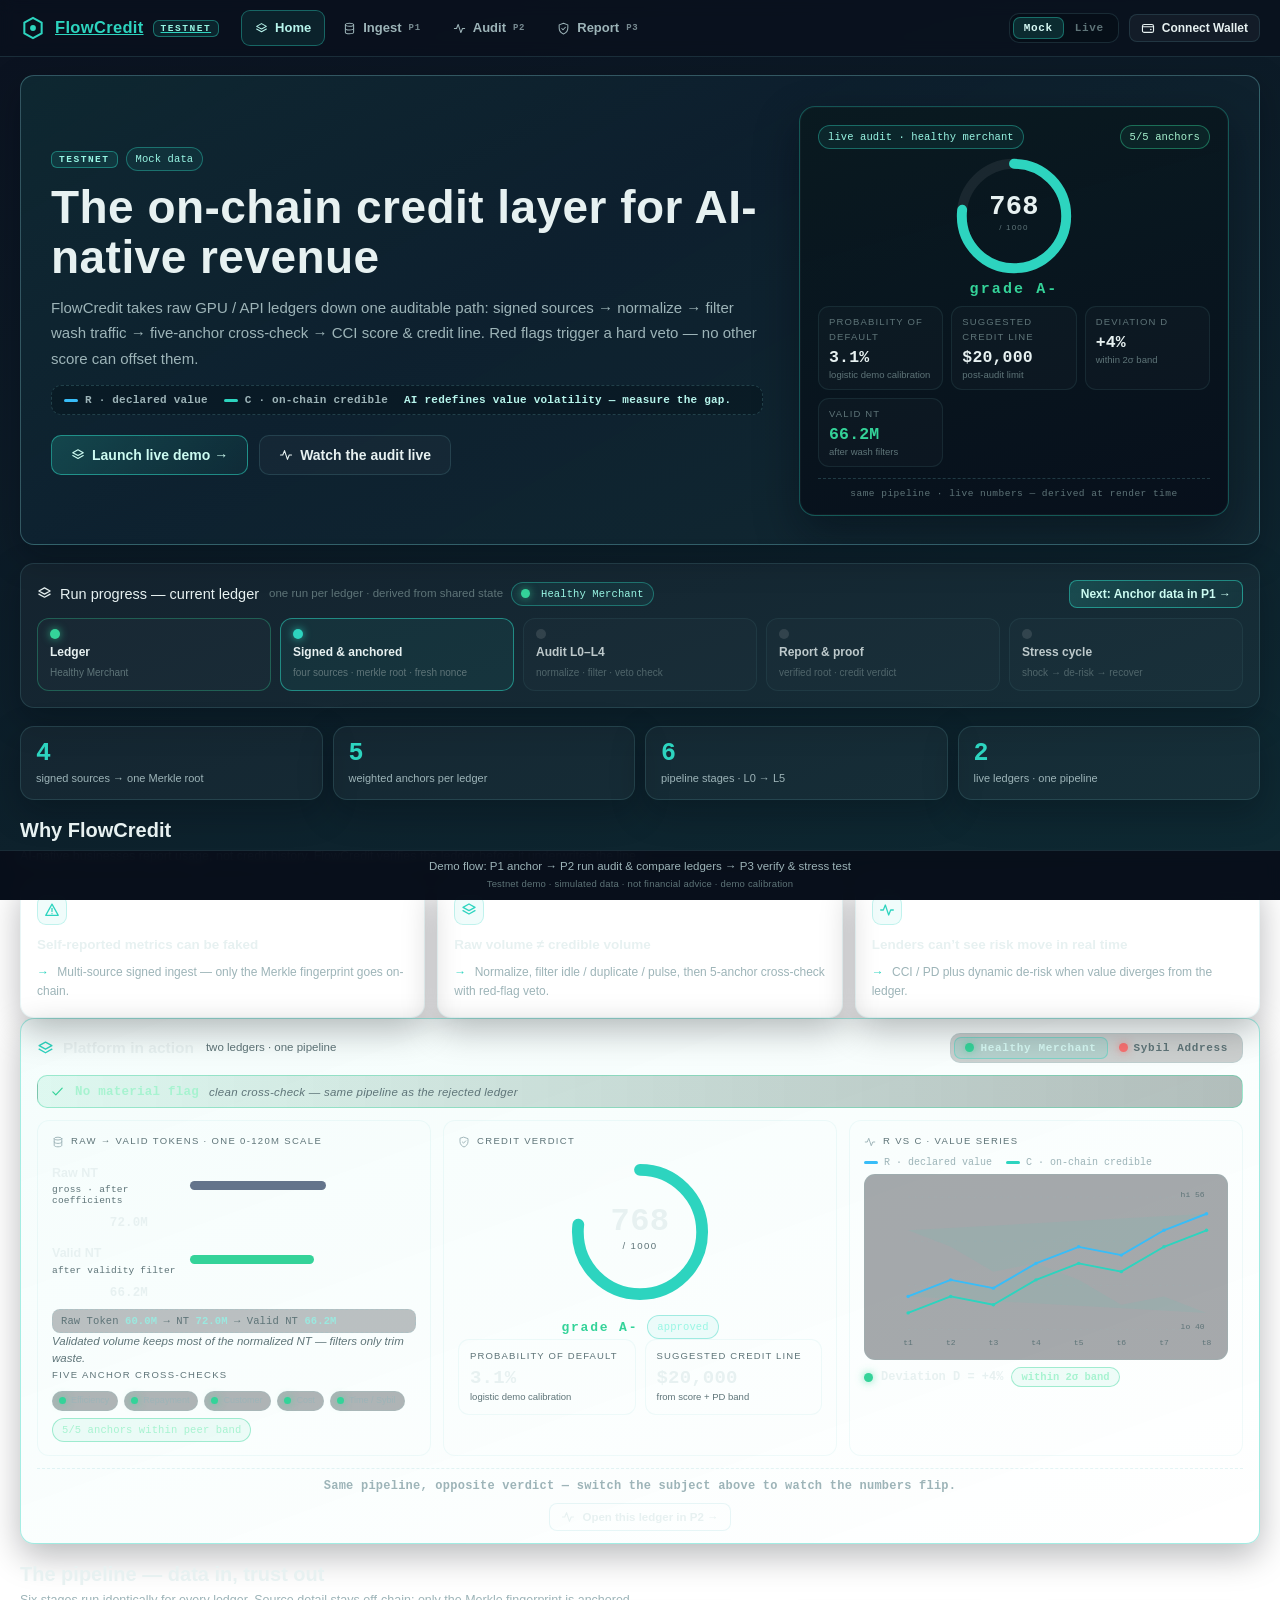
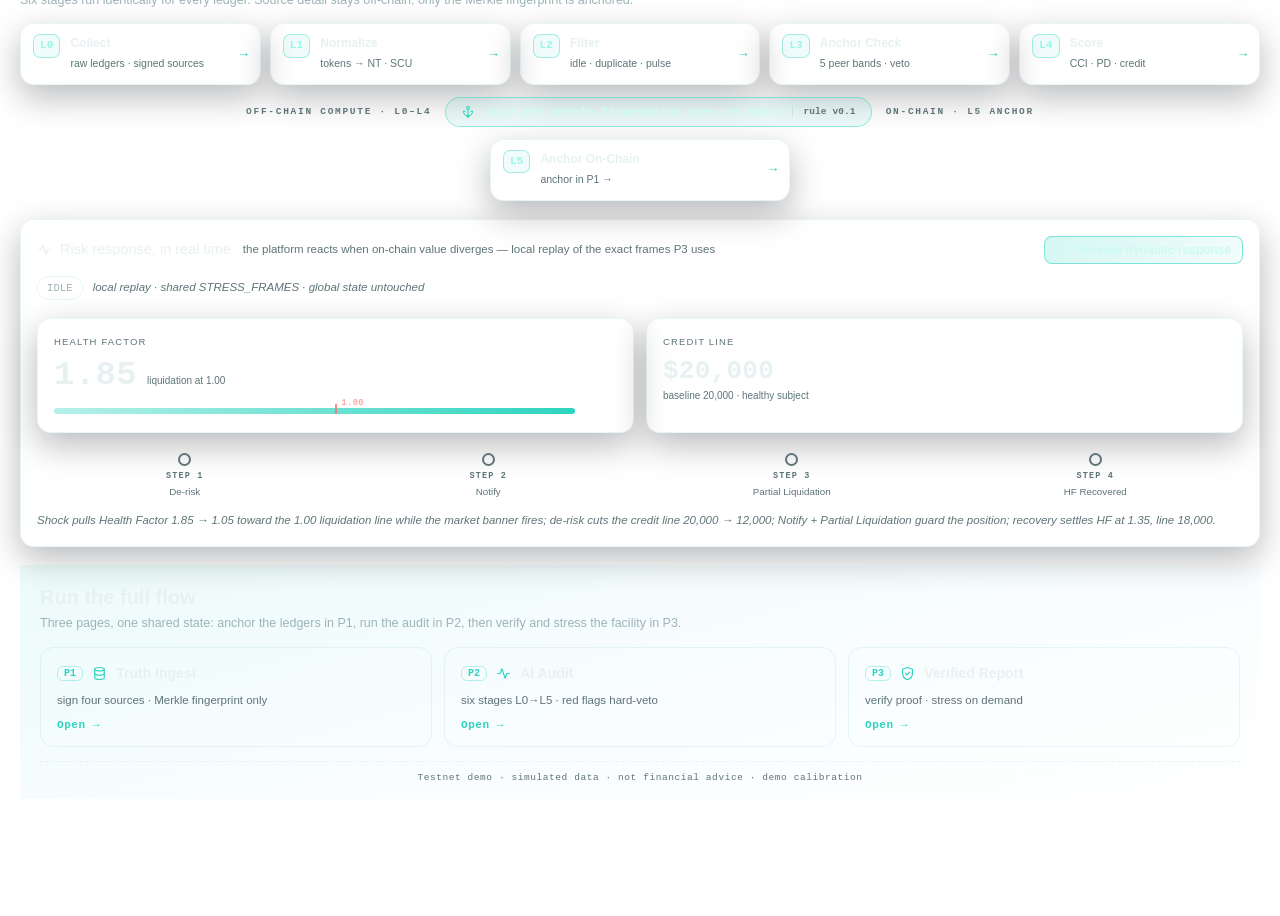
==== index.html @ 36fa744d "FlowCredit on-chain AI financial audit — zero-build static demo - Product homepage (#/overview): her" ====
<!DOCTYPE html>
<html lang="en">
<head>
<meta charset="utf-8">
<meta name="viewport" content="width=device-width,initial-scale=1">
<title>FlowCredit · On-chain AI Financial Audit</title>
<meta name="description" content="FlowCredit testnet demo — simulated data, not financial advice.">
<link rel="stylesheet" href="assets/styles.css">
</head>
<body>
<div id="app">
  <noscript><div class="boot-msg">JavaScript is required to run this demo.</div></noscript>
  <div class="boot-msg" id="boot-msg">FlowCredit is loading…</div>
</div>
<div id="layers"></div>
<script src="assets/js/data.js"></script>
<script src="assets/js/state.js"></script>
<script src="assets/js/ui.js"></script>
<script src="assets/js/view-overview.js"></script>
<script src="assets/js/view-ingest.js"></script>
<script src="assets/js/view-audit.js"></script>
<script src="assets/js/view-report.js"></script>
<script src="assets/js/app.js"></script>
</body>
</html>
---- assets/styles.css ----
/* ============================================================
   FlowCredit · On-chain AI Financial Audit — design system
   Zero-build static demo. Dark teal-cyan financial terminal.
   ============================================================ */
:root{
  --teal:#2DD4BF; --blue:#38BDF8; --amber:#F59E0B; --red:#F87171; --green:#34D399;
  --text:#E7F1F1; --text2:#9DB4B8; --text3:#5E7478;
  --bg1:#0B1220; --bg2:#0E2A33;
  --card:rgba(255,255,255,.035); --card2:rgba(255,255,255,.02);
  --line:rgba(120,200,205,.16); --line-soft:rgba(120,200,205,.10);
  --radius:14px;
  --mono:ui-monospace,"SF Mono",Menlo,Consolas,"Cascadia Mono",monospace;
  --sans:-apple-system,BlinkMacSystemFont,"Segoe UI",Roboto,"Helvetica Neue",Arial,"PingFang SC","Microsoft YaHei",sans-serif;
}
*{box-sizing:border-box}
html,body{margin:0;padding:0}
body{
  font-family:var(--sans); color:var(--text); font-size:14px; line-height:1.55;
  background:linear-gradient(160deg,#0B1220 0%,#0E2A33 100%) fixed;
  min-height:100vh;
  -webkit-font-smoothing:antialiased;
}
::selection{background:rgba(45,212,191,.28)}
#app{min-height:100vh}
.boot-msg{max-width:560px;margin:14vh auto;padding:26px;text-align:center;color:var(--text2);
  background:var(--card);border:1px solid var(--line);border-radius:var(--radius)}
.num{font-family:var(--mono);font-variant-numeric:tabular-nums;letter-spacing:.01em}
.mono{font-family:var(--mono);font-variant-numeric:tabular-nums}
h1,h2,h3,h4{line-height:1.25;margin:0;font-weight:650}
p{margin:0}
a{color:var(--teal)}
svg{display:block}
button{font-family:inherit}
:focus-visible{outline:2px solid var(--teal);outline-offset:2px;border-radius:6px}

/* ---------- shell ---------- */
.shell{min-height:100vh;display:flex;flex-direction:column}
.topbar{border-bottom:1px solid var(--line);background:rgba(9,16,28,.72);backdrop-filter:blur(8px);position:sticky;top:0;z-index:90}
.topbar-inner{max-width:1440px;margin:0 auto;padding:10px 20px;display:flex;align-items:center;gap:16px;flex-wrap:wrap}
.brand{display:flex;align-items:center;gap:9px;font-weight:750;font-size:16.5px;letter-spacing:.02em}
.brand-mark{width:26px;height:26px;color:var(--teal);flex:none}
.badge-testnet{font:600 9.5px var(--mono);letter-spacing:.16em;color:#99F6E4;border:1px solid rgba(45,212,191,.45);
  background:rgba(45,212,191,.10);padding:2px 7px;border-radius:6px;text-transform:uppercase}
.nav{display:flex;gap:4px;flex-wrap:wrap;margin-left:6px}
.nav-tab{display:inline-flex;align-items:center;gap:7px;padding:7px 13px;border-radius:9px;border:1px solid transparent;
  color:var(--text2);font-weight:600;font-size:13px;background:transparent;cursor:pointer;text-decoration:none;
  transition:color .2s,border-color .2s,background .2s}
.nav-tab small{font:600 9px var(--mono);opacity:.75;letter-spacing:.08em}
.nav-tab:hover{color:var(--text);border-color:var(--line)}
.nav-tab.on{color:#B7F5EC;background:rgba(45,212,191,.09);border-color:rgba(45,212,191,.38)}
.nav-tab svg{width:13px;height:13px}
.top-actions{margin-left:auto;display:flex;align-items:center;gap:10px;flex-wrap:wrap}
.seg{display:inline-flex;padding:3px;border:1px solid var(--line);border-radius:10px;background:rgba(0,0,0,.18)}
.seg-btn{border:0;background:transparent;color:var(--text3);font:600 11px var(--mono);padding:5px 11px;border-radius:7px;cursor:pointer;letter-spacing:.06em}
.seg-btn.on{color:#D6F9F4;background:rgba(45,212,191,.14);box-shadow:inset 0 0 0 1px rgba(45,212,191,.4)}
.seg-btn.is-off{cursor:not-allowed}
.seg-btn:hover:not(.on){color:var(--text2)}
.wallet-btn{display:inline-flex;align-items:center;gap:7px;max-width:270px}
.wallet-btn .addr{font-family:var(--mono);font-size:11.5px;overflow:hidden;text-overflow:ellipsis;white-space:nowrap}
.wallet-btn.on{border-color:rgba(52,211,153,.45);color:#D1FAE5;background:rgba(52,211,153,.08)}
.content{flex:1;width:100%;max-width:1440px;margin:0 auto;padding:18px 20px 110px}
.foot{position:fixed;left:0;right:0;bottom:0;z-index:80;background:rgba(8,14,25,.92);backdrop-filter:blur(8px);
  border-top:1px solid var(--line);padding:7px 14px 8px;text-align:center}
.foot .line1{font-size:11.5px;color:var(--text2)}
.foot .line2{font-size:9.5px;color:var(--text3);margin-top:1px;letter-spacing:.02em}

/* ---------- generic ---------- */
.page-head{display:flex;align-items:flex-end;justify-content:space-between;gap:12px;flex-wrap:wrap;margin:2px 0 14px}
.page-title{font-size:20px;display:flex;align-items:center;gap:10px}
.page-title .ico{width:22px;height:22px;color:var(--teal)}
.page-sub{color:var(--text2);font-size:12.5px;margin-top:3px;max-width:760px}
.card{background:var(--card);border:1px solid var(--line);border-radius:var(--radius);
  box-shadow:0 12px 34px rgba(3,8,16,.28);padding:16px}
.card+.card{margin-top:14px}
.card-h{display:flex;align-items:center;gap:10px;flex-wrap:wrap;margin-bottom:12px}
.card-title{font-size:14.5px;display:flex;align-items:center;gap:8px}
.card-title .no{font:700 10px var(--mono);color:#9BE8DF;border:1px solid rgba(45,212,191,.4);
  background:rgba(45,212,191,.08);border-radius:6px;padding:2px 6px;letter-spacing:.1em}
.card-sub{color:var(--text3);font-size:11.5px;margin-left:2px}
.spacer{flex:1}
.chip{display:inline-flex;align-items:center;gap:5px;padding:3px 9px;border-radius:999px;border:1px solid var(--line);
  background:rgba(255,255,255,.03);font-size:10.5px;color:var(--text2);white-space:nowrap}
.chip svg{width:10px;height:10px}
.chip-teal{border-color:rgba(45,212,191,.4);color:#99F6E4;background:rgba(45,212,191,.07)}
.chip-red{border-color:rgba(248,113,113,.42);color:#FECACA;background:rgba(248,113,113,.08)}
.chip-amber{border-color:rgba(245,158,11,.42);color:#FDE68A;background:rgba(245,158,11,.07)}
.chip-green{border-color:rgba(52,211,153,.42);color:#A7F3D0;background:rgba(52,211,153,.07)}
.chip-dim{opacity:.75}
.btn{display:inline-flex;align-items:center;justify-content:center;gap:7px;padding:9px 16px;border-radius:10px;
  border:1px solid var(--line);background:rgba(255,255,255,.045);color:var(--text);font-weight:600;font-size:13px;
  cursor:pointer;text-decoration:none;transition:border-color .2s,background .2s,color .2s,transform .15s,opacity .2s;white-space:nowrap}
.btn svg{width:14px;height:14px}
.btn:hover{border-color:rgba(45,212,191,.55);color:#E7F1F1}
.btn:active{transform:translateY(1px)}
.btn-primary{background:linear-gradient(135deg,rgba(45,212,191,.20),rgba(45,212,191,.06));
  border-color:rgba(45,212,191,.55);color:#CCFBF1}
.btn-primary:hover{background:linear-gradient(135deg,rgba(45,212,191,.30),rgba(45,212,191,.10));box-shadow:0 0 0 3px rgba(45,212,191,.10)}
.btn-ghost{background:rgba(255,255,255,.03)}
.btn-sm{padding:6px 11px;font-size:12px;border-radius:8px}
.btn.is-busy{opacity:.55;cursor:progress;pointer-events:auto}
.btn.is-muted{opacity:.5;cursor:not-allowed}
.btn.is-muted:hover{border-color:var(--line);box-shadow:none}
.btn-danger-ghost{border-color:rgba(248,113,113,.4);color:#FCA5A5;background:rgba(248,113,113,.06)}
.btn-danger-ghost:hover{border-color:rgba(248,113,113,.7);background:rgba(248,113,113,.12);color:#FECACA}
.kv-grid{display:grid;grid-template-columns:repeat(auto-fit,minmax(148px,1fr));gap:9px}
.kv{background:var(--card2);border:1px solid var(--line-soft);border-radius:10px;padding:7px 10px;min-width:0}
.kv .l{font-size:9.5px;letter-spacing:.12em;text-transform:uppercase;color:var(--text3);margin-bottom:2px}
.kv .v{font:600 13.5px var(--mono);color:var(--text);overflow-wrap:anywhere}
.kv .v small{font-size:10px;color:var(--text3);font-weight:500}
.sec-l{font-size:10px;letter-spacing:.18em;text-transform:uppercase;color:var(--text3);margin:14px 0 8px}
.how{margin-top:12px;border-top:1px dashed rgba(120,200,205,.18);padding-top:10px}
.how summary{cursor:pointer;color:var(--text2);font:600 11.5px var(--mono);list-style:none;display:inline-flex;gap:6px;align-items:center}
.how summary::-webkit-details-marker{display:none}
.how summary::before{content:"+";color:var(--teal);font-weight:700}
.how[open] summary::before{content:"–"}
.how-body{margin-top:8px;color:var(--text2);font-size:12px;line-height:1.7;max-width:840px}
.fml{font-family:var(--mono);color:#9BE8DF;background:rgba(45,212,191,.05);border:1px solid rgba(45,212,191,.14);
  border-radius:7px;padding:2px 7px;white-space:normal;overflow-wrap:anywhere}
.note-italic{color:var(--text3);font-style:italic;font-size:11.5px}

/* ---------- audit toolbar / steps ---------- */
.audit-bar{display:flex;align-items:center;gap:12px;flex-wrap:wrap}
.subject-seg{display:flex;gap:2px}
.subj-label{font:600 11px var(--mono);color:var(--text3);margin-right:6px;align-self:center}
.steps{display:flex;align-items:stretch;gap:2px;flex-wrap:wrap;margin:4px 0 0}
.step{display:flex;align-items:center;gap:5px;padding:3px 2px;border-radius:8px}
.step-dot{width:24px;height:24px;border-radius:50%;display:grid;place-items:center;flex:none;
  border:1px solid var(--line);color:var(--text3);font:700 10px var(--mono);
  background:rgba(255,255,255,.02);transition:all .25s}
.step-name{font-size:10.5px;color:var(--text3);font-weight:600;letter-spacing:.02em;white-space:nowrap}
.step.done .step-dot{border-color:rgba(45,212,191,.65);background:rgba(45,212,191,.16);color:#99F6E4}
.step.done .step-name{color:var(--text2)}
.step.cur .step-dot{border-color:var(--teal);color:#0B1220;background:var(--teal);box-shadow:0 0 0 0 rgba(45,212,191,.5);animation:softPulse 1.15s ease-in-out infinite}
.step.cur .step-name{color:#B7F5EC}
.step-conn{width:22px;height:1px;background:rgba(120,200,205,.25);align-self:center;flex:none}

/* ---------- blocks ---------- */
.block-head{display:flex;align-items:center;gap:10px;flex-wrap:wrap}
.status-chip{font:600 9.5px var(--mono);letter-spacing:.12em;padding:3px 8px;border-radius:999px;border:1px solid var(--line);color:var(--text3);text-transform:uppercase}
.status-chip.on{color:#B7F5EC;border-color:rgba(45,212,191,.5);background:rgba(45,212,191,.08)}
.status-chip.done{color:#A7F3D0;border-color:rgba(52,211,153,.45);background:rgba(52,211,153,.07)}
.status-chip.warn{color:#FDE68A;border-color:rgba(245,158,11,.45);background:rgba(245,158,11,.07)}
.block.locked{opacity:.42;filter:saturate(.55)}
.block.locked .block-body,.block.locked .how{pointer-events:none}
.ph{color:var(--text3)}
.l0-groups{display:grid;grid-template-columns:repeat(auto-fit,minmax(230px,1fr));gap:12px}
.gr-title{font-size:10px;letter-spacing:.16em;text-transform:uppercase;color:var(--text2);margin-bottom:7px;display:flex;align-items:center;gap:7px}
.gr-title .gdot{width:7px;height:7px;border-radius:2px}

/* ---------- meters / bars ---------- */
.bar-row{display:flex;align-items:center;gap:10px;flex-wrap:wrap;padding:7px 0}
.bar-name{width:128px;flex:none;font-size:12.5px;font-weight:600}
.bar-name .formula{display:block;font:500 9.5px var(--mono);color:var(--text3);letter-spacing:.02em;margin-top:1px}
.bar-track{flex:1;min-width:150px;height:9px;border-radius:99px;background:rgba(255,255,255,.06);position:relative;overflow:visible}
.bar-fill{position:absolute;left:0;top:0;bottom:0;border-radius:99px;background:var(--blue)}
.bar-fill.g{background:var(--green)} .bar-fill.t{background:var(--teal)} .bar-fill.r{background:var(--red)}
.bar-fill.y{background:var(--amber)} .bar-fill.b{background:var(--blue)} .bar-fill.n{background:#64748B}
.band{position:absolute;top:-3px;bottom:-3px;background:rgba(120,200,205,.11);
  border-left:1px solid rgba(120,200,205,.4);border-right:1px solid rgba(120,200,205,.4);border-radius:2px}
.bar-val{min-width:96px;text-align:right;font:600 12.5px var(--mono);color:var(--text)}
.bar-val .sub{display:block;font:500 9.5px var(--mono);color:var(--text3)}
.sdot{width:9px;height:9px;border-radius:50%;flex:none;display:inline-block}
.dot-g{background:var(--green);box-shadow:0 0 8px rgba(52,211,153,.7)}
.dot-y{background:var(--amber);box-shadow:0 0 8px rgba(245,158,11,.7)}
.dot-r{background:var(--red);box-shadow:0 0 8px rgba(248,113,113,.7)}
.veto{border-color:rgba(248,113,113,.5);background:linear-gradient(135deg,rgba(248,113,113,.12),rgba(248,113,113,.03));
  box-shadow:0 0 0 1px rgba(248,113,113,.15),0 12px 34px rgba(3,8,16,.28)}
.veto-title{color:#FCA5A5;font-weight:750;font-size:13.5px;display:flex;align-items:center;gap:8px}
.veto ul{margin:8px 0 2px;padding-left:4px;list-style:none}
.veto li{color:#FECACA;font:600 12px var(--mono);padding:3px 0 3px 22px;position:relative}
.veto li::before{content:"";position:absolute;left:6px;top:10px;width:6px;height:6px;border-radius:1px;background:var(--red);transform:rotate(45deg)}
.veto .veto-note{margin-top:7px;font-size:10.5px;color:#FDA4AF;font-style:italic}
.waste-row{display:flex;gap:8px;flex-wrap:wrap;margin-top:9px}
.reject-panel{border-color:rgba(248,113,113,.55);background:linear-gradient(135deg,rgba(248,113,113,.14),rgba(248,113,113,.04));margin-top:14px;padding:13px 15px;border-radius:12px}
.reject-panel .r-title{color:#FCA5A5;font-weight:750;display:flex;align-items:center;gap:9px}

/* ---------- L4 layout ---------- */
.l4-grid{display:grid;grid-template-columns:repeat(auto-fit,minmax(300px,1fr));gap:16px;align-items:start}
.ring-wrap{display:flex;flex-direction:column;align-items:center;gap:6px;text-align:center}
.ring-wrap svg{width:150px;height:150px}
.ring-cap{font:600 12px var(--mono);color:var(--text2)}
.ring-cap b{font-size:22px;color:var(--text);display:block;margin-bottom:2px}
.grade-chip{font:800 13px var(--mono);letter-spacing:.14em}
.metric-tiles{display:grid;grid-template-columns:repeat(auto-fit,minmax(128px,1fr));gap:9px}
.metric{background:var(--card2);border:1px solid var(--line-soft);border-radius:11px;padding:9px 11px}
.metric .m-label{font-size:9.5px;letter-spacing:.12em;text-transform:uppercase;color:var(--text3)}
.metric .m-value{font:700 19px var(--mono);margin-top:3px}
.metric .m-note{font-size:9.5px;color:var(--text3);margin-top:1px}
.factor-row{display:flex;align-items:center;gap:9px;padding:4px 0}
.factor-row .f-name{width:126px;flex:none;font-size:11px;color:var(--text2)}
.factor-row .bar-track{height:6px;min-width:70px}
.factor-row .f-val{width:34px;text-align:right;font:600 11px var(--mono);color:var(--text)}
.chart-box{background:rgba(3,10,18,.35);border:1px solid var(--line-soft);border-radius:11px;padding:9px 11px 7px}
.chart-legend{display:flex;gap:14px;flex-wrap:wrap;margin-bottom:6px}
.chart-legend span{display:inline-flex;align-items:center;gap:6px;font:500 10px var(--mono);color:var(--text2)}
.legend-key{width:14px;height:3px;border-radius:2px;display:inline-block}
.deviation-line{margin-top:7px;display:flex;align-items:center;gap:8px;font:700 12px var(--mono);flex-wrap:wrap}
.anchor-state{display:flex;align-items:center;gap:9px;flex-wrap:wrap}

/* ---------- ingest ---------- */
.src-grid{display:grid;grid-template-columns:repeat(auto-fit,minmax(250px,1fr));gap:12px}
.src-card{position:relative;transition:border-color .25s,background .25s}
.src-card .src-top{display:flex;align-items:center;gap:9px;margin-bottom:9px}
.src-ico{width:28px;height:28px;flex:none;color:var(--teal);border:1px solid var(--line-soft);border-radius:8px;display:grid;place-items:center;background:rgba(255,255,255,.02)}
.src-ico svg{width:15px;height:15px}
.src-name{font-weight:700;font-size:13px}
.src-tag{margin-left:auto;font:600 8.5px var(--mono);letter-spacing:.1em;color:var(--text3);text-transform:uppercase;white-space:nowrap}
.src-card.signed{border-color:rgba(52,211,153,.4)}
.src-card.signed .src-tag{color:#6EE7B7}
.src-card .sig{margin-top:8px;font:500 9.5px var(--mono);color:#34D399;opacity:0;height:0;overflow:hidden;transition:opacity .25s}
.src-card.signed .sig{opacity:1;height:auto;padding-top:6px;border-top:1px dashed rgba(52,211,153,.25)}
.src-card.signed .sig b{font-weight:700}
.anchor-flow{display:flex;flex-direction:column;gap:13px}
.tree-box{background:rgba(3,10,18,.35);border:1px solid var(--line-soft);border-radius:11px;padding:10px;overflow-x:auto}
.tree-caption{font-size:9.5px;letter-spacing:.16em;color:var(--text3);text-transform:uppercase;margin-bottom:4px}
.root-hash{font:700 15px var(--mono);color:#A7F3D0;letter-spacing:.04em;overflow-wrap:anywhere}
.ingest-cols{display:grid;grid-template-columns:minmax(0,1.9fr) minmax(240px,1fr);gap:14px;align-items:start}
.side-note{border-color:var(--line);background:linear-gradient(160deg,rgba(45,212,191,.05),rgba(255,255,255,.02))}
.side-note h3{font-size:12.5px;color:#9BE8DF;margin-bottom:7px;font-family:var(--mono);letter-spacing:.04em}
.side-note p{color:var(--text2);font-size:12px}
.side-note ul{margin:9px 0 0;padding-left:16px;color:var(--text3);font-size:11px}
.log-list{display:flex;flex-direction:column;gap:6px;max-height:250px;overflow:auto;padding-right:3px}
.log-item{display:flex;align-items:center;gap:9px;flex-wrap:wrap;font:500 10.5px var(--mono);
  background:var(--card2);border:1px solid var(--line-soft);border-radius:8px;padding:6px 9px;color:var(--text2)}
.log-item .ok{width:7px;height:7px;border-radius:50%;background:var(--green);flex:none;box-shadow:0 0 7px rgba(52,211,153,.8)}
.log-item .log-time{color:var(--text3)}
.log-item .log-block{color:var(--text2)}
.log-item .log-hash{color:#9BE8DF}
.log-item .log-rule{margin-left:auto;color:var(--text3)}

/* ---------- report ---------- */
.report-cols{display:grid;grid-template-columns:repeat(auto-fit,minmax(230px,1fr));gap:11px}
.report-big{border:1px solid var(--line-soft);background:var(--card2);border-radius:12px;padding:12px 14px}
.report-big .m-label{font-size:9.5px;letter-spacing:.14em;text-transform:uppercase;color:var(--text3)}
.report-big .m-value{font:750 24px var(--mono);margin-top:5px}
.report-big .m-note{font-size:10px;color:var(--text2);margin-top:2px}
.flags-list{display:flex;flex-direction:column;gap:6px;margin-top:5px}
.flag-item{display:flex;gap:8px;align-items:flex-start;font:600 11.5px var(--mono);color:#FECACA}
.flag-item .fl-x{width:15px;height:15px;flex:none;margin-top:1px;color:var(--red)}
.flag-ok{color:#6EE7B7;display:inline-flex;align-items:center;gap:7px;font:600 11.5px var(--mono)}
.flag-ok svg{width:14px;height:14px}
.proof-row{display:flex;align-items:center;gap:11px;flex-wrap:wrap;border-top:1px dashed rgba(120,200,205,.2);padding-top:11px;margin-top:12px}
.proof-label{font:600 9.5px var(--mono);letter-spacing:.16em;color:var(--text3);text-transform:uppercase}
.risk-banner{position:absolute;top:6px;left:50%;transform:translateX(-50%);z-index:60;max-width:94%;white-space:nowrap;
  display:flex;align-items:center;gap:9px;padding:8px 18px;border-radius:10px;font:700 12.5px var(--mono);letter-spacing:.04em;
  color:#FECACA;border:1px solid rgba(248,113,113,.55);background:linear-gradient(90deg,rgba(248,113,113,.22),rgba(120,18,18,.38));
  box-shadow:0 6px 26px rgba(248,113,113,.22);animation:riskIn .3s ease-out both}
.risk-banner svg{width:15px;height:15px;color:#F87171}
.risk-banner.leave{animation:riskOut .3s ease-in both;pointer-events:none}
.view-wrap{position:relative}
.curve-box svg,.chart-box svg,.tree-box svg{width:100%;height:auto;display:block}
.tl{display:grid;grid-template-columns:repeat(4,1fr);gap:8px;margin:13px 0 4px}
.tl-node{display:flex;flex-direction:column;align-items:center;gap:5px;text-align:center;position:relative;padding-top:2px}
.tl-node .tl-dot{width:13px;height:13px;border-radius:50%;border:2px solid var(--text3);background:rgba(255,255,255,.03);flex:none;transition:all .25s}
.tl-node .tl-step{font:700 8.5px var(--mono);color:var(--text3);letter-spacing:.14em}
.tl-node .tl-label{font-size:9.8px;color:var(--text3);line-height:1.3;max-width:120px}
.tl-node.lit .tl-dot{border-color:var(--teal);background:var(--teal);box-shadow:0 0 9px rgba(45,212,191,.8)}
.tl-node.lit .tl-step{color:#99F6E4}
.tl-node.lit .tl-label{color:var(--text2)}
.tl-node.now .tl-dot{animation:softPulse 1s ease-in-out infinite}
.stress-metrics{display:flex;gap:12px;flex-wrap:wrap;align-items:stretch;margin-top:6px}
.hf-box{flex:1;min-width:250px}
.hf-main{display:flex;align-items:baseline;gap:10px;flex-wrap:wrap;margin:6px 0 2px}
.hf-num{font:800 34px var(--mono);letter-spacing:.01em}
.hf-num.danger{color:var(--red);animation:hfBlink 1s ease-in-out infinite}
.hf-caption{font-size:10px;color:var(--text3)}
.liq-row{position:relative;height:14px;margin-top:8px}
.liq-track{position:absolute;left:0;right:0;top:6px;height:6px;border-radius:99px;background:rgba(255,255,255,.07)}
.liq-fill{position:absolute;left:0;top:6px;height:6px;border-radius:99px;background:linear-gradient(90deg,rgba(45,212,191,.35),var(--teal));transition:width .35s ease}
.liq-fill.low{background:linear-gradient(90deg,rgba(248,113,113,.35),var(--red))}
.liq-line{position:absolute;left:calc(50% - 1px);top:2px;bottom:2px;width:2px;border-left:2px dashed rgba(248,113,113,.8)}
.liq-tag{position:absolute;left:calc(50% + 6px);top:-4px;font:600 8.5px var(--mono);color:#FCA5A5;letter-spacing:.06em}

/* ---------- modal / toast ---------- */
#layers{position:relative}
.modal-mask{position:fixed;inset:0;background:rgba(4,9,16,.72);backdrop-filter:blur(3px);z-index:200;
  display:flex;align-items:center;justify-content:center;padding:20px;animation:fadeIn .2s ease both}
.modal-card{width:min(430px,100%);background:linear-gradient(170deg,rgba(20,40,48,.98),rgba(11,20,32,.98));
  border:1px solid rgba(45,212,191,.4);border-radius:14px;padding:18px;box-shadow:0 24px 70px rgba(0,0,0,.5);animation:popIn .25s ease both}
.modal-head{display:flex;align-items:center;gap:9px;font-weight:750;font-size:14px}
.modal-head svg{width:19px;height:19px;color:var(--green)}
.verify-rows{display:flex;flex-direction:column;gap:7px;margin:13px 0 16px}
.verify-row{display:flex;justify-content:space-between;gap:10px;font:600 11px var(--mono);color:var(--text2);border-bottom:1px dashed rgba(120,200,205,.15);padding-bottom:6px}
.verify-row b{color:#A7F3D0;font-weight:700;text-align:right;overflow-wrap:anywhere}
.toast-layer{position:fixed;top:14px;right:14px;z-index:300;display:flex;flex-direction:column;gap:8px;align-items:flex-end;pointer-events:none;max-width:min(92vw,430px)}
.toast{pointer-events:auto;background:rgba(10,22,30,.96);border:1px solid rgba(45,212,191,.4);border-left:3px solid var(--teal);
  color:var(--text);font-size:12.5px;padding:9px 13px;border-radius:9px;box-shadow:0 10px 30px rgba(0,0,0,.35);
  animation:toastIn .25s ease both;max-width:100%}
.toast.hide{opacity:0;transform:translateX(10px);transition:opacity .25s ease,transform .25s ease}
.toast.warn{border-color:rgba(245,158,11,.5);border-left-color:var(--amber)}
.toast.err{border-color:rgba(248,113,113,.55);border-left-color:var(--red)}

/* ---------- animations ---------- */
@keyframes softPulse{0%,100%{box-shadow:0 0 0 0 rgba(45,212,191,.45)}50%{box-shadow:0 0 0 6px rgba(45,212,191,0)}}
@keyframes hfBlink{0%,100%{color:var(--red);text-shadow:0 0 12px rgba(248,113,113,.45)}50%{color:#FECACA;text-shadow:none}}
@keyframes riskIn{from{opacity:0;transform:translate(-50%,-12px)}to{opacity:1;transform:translate(-50%,0)}}
@keyframes riskOut{from{opacity:1;transform:translate(-50%,0)}to{opacity:0;transform:translate(-50%,-14px)}}
@keyframes toastIn{from{opacity:0;transform:translateX(16px)}to{opacity:1;transform:none}}
@keyframes popIn{from{opacity:0;transform:scale(.965) translateY(3px)}to{opacity:1;transform:none}}
@keyframes fadeIn{from{opacity:0}to{opacity:1}}
@keyframes spin{to{transform:rotate(360deg)}}
.spin{animation:spin .8s linear infinite}

/* ---------- responsive ---------- */
@media (max-width:880px){
  .topbar-inner{gap:10px;padding:9px 14px}
  .nav{order:3;width:100%;justify-content:center}
  .top-actions{margin-left:auto}
  .content{padding:14px 14px 130px}
  .ingest-cols{grid-template-columns:1fr}
  .side-note{order:-1}
}
@media (max-width:560px){
  .step-conn{display:none}
  .steps{gap:8px 14px}
  .bar-name{width:100%}
  .bar-row{gap:6px}
  .bar-val{min-width:0;margin-left:auto}
  .topbar-inner{padding:8px 12px}
  .btn{padding:8px 12px}
}
@media (prefers-reduced-motion:reduce){
  *,*::before,*::after{animation-duration:.001s !important;animation-iteration-count:1 !important;
    transition-duration:.001s !important;scroll-behavior:auto !important}
  .risk-banner.leave{display:none}
}
/* ---------- overview (judge landing, default route) ---------- */
.ov-sec{margin-top:18px}
.ov-hero{display:grid;grid-template-columns:minmax(0,1fr) auto;gap:16px 28px;align-items:start;padding:26px 26px 24px;
  border-color:rgba(120,200,205,.32);background:linear-gradient(150deg,rgba(45,212,191,.09),rgba(255,255,255,.02));overflow:hidden}
.ov-hero-title{font-size:44px;font-weight:800;letter-spacing:.015em;line-height:1.1}
.ov-hero-sub{margin-top:6px;font-size:16.5px;font-weight:600;color:var(--text2)}
.ov-hero-theme{margin-top:10px;font-size:13px;color:var(--text3);max-width:760px;line-height:1.7}
.ov-hero-theme .fml{font-size:12px;padding:1px 8px;color:#9BE8DF}
.ov-badges{display:flex;gap:8px;flex-wrap:wrap;justify-self:end;align-self:start}
.ov-cta{margin-top:18px;display:flex;align-items:center;gap:12px;flex-wrap:wrap}
.ov-cta .btn{font-size:13.5px;padding:10px 17px}
 .why-grid > .card{margin-top:0}
.why-grid{display:grid;grid-template-columns:repeat(auto-fit,minmax(230px,1fr));gap:12px}
.why-card{padding:15px 16px;position:relative}
.why-ico{width:30px;height:30px;border-radius:9px;display:grid;place-items:center;margin-bottom:10px;color:var(--teal);
  border:1px solid rgba(45,212,191,.24);background:rgba(45,212,191,.07)}
.why-ico svg{width:16px;height:16px}
.why-problem{font-size:13.5px;font-weight:750}
.why-sol{color:var(--text2);font-size:12px;margin-top:7px;line-height:1.65}
.why-arrow{color:var(--teal);font-weight:800;margin-right:5px}
.vc-panel{padding:14px 16px 12px;transition:border-color .25s,background .25s,box-shadow .25s}
.vc-panel.ok{border-color:rgba(45,212,191,.42);background:linear-gradient(160deg,rgba(45,212,191,.05),rgba(255,255,255,.015))}
.vc-panel.veto{border-color:rgba(248,113,113,.6);background:linear-gradient(160deg,rgba(248,113,113,.08),rgba(255,255,255,.015));
  box-shadow:0 0 0 1px rgba(248,113,113,.14),0 16px 42px rgba(3,8,16,.32)}
.vc-head{display:flex;align-items:center;gap:10px;flex-wrap:wrap;margin-bottom:12px}
.vc-title{display:flex;align-items:center;gap:9px;font-size:15.5px;font-weight:750}
.vc-title svg{color:var(--teal);width:17px;height:17px}
.vc-banner{display:flex;align-items:center;gap:10px;flex-wrap:wrap;margin-bottom:12px;padding:8px 12px;border-radius:10px;font:700 12.5px var(--mono);letter-spacing:.02em}
.vc-banner svg{width:15px;height:15px;flex:none}
.vc-banner .note-italic{font-family:var(--sans);font-weight:400}
.vc-reject{color:#FECACA;border:1px solid rgba(248,113,113,.5);background:linear-gradient(90deg,rgba(248,113,113,.17),rgba(120,18,18,.32))}
.vc-reject svg{color:var(--red)}
.vc-ok{color:#A7F3D0;border:1px solid rgba(52,211,153,.4);background:linear-gradient(90deg,rgba(52,211,153,.12),rgba(10,40,34,.3))}
.vc-ok svg{color:var(--green)}
.vc-grid{display:grid;grid-template-columns:repeat(auto-fit,minmax(225px,1fr));gap:12px;align-items:stretch}
.vc-card{background:var(--card2);border:1px solid var(--line-soft);border-radius:12px;padding:13px 14px;min-width:0}
.vc-card.veto-border{border-color:rgba(248,113,113,.4);background:linear-gradient(160deg,rgba(248,113,113,.05),rgba(255,255,255,.012))}
.vc-label{font-size:9.5px;letter-spacing:.14em;text-transform:uppercase;color:var(--text3);margin-bottom:8px;display:flex;align-items:center;gap:7px}
.vc-label svg{width:12px;height:12px;color:var(--text2)}
.vc-grid .vc-card + .vc-card{margin-top:0}
.ov-grade{display:flex;align-items:center;justify-content:center;gap:9px;flex-wrap:wrap;margin-top:8px}
.chain-note{font:500 10.5px var(--mono);color:var(--text3);border:1px dashed rgba(120,200,205,.2);border-radius:8px;
  padding:5px 8px;margin-top:2px;background:rgba(3,10,18,.25);white-space:nowrap;overflow-x:auto}
.chain-note b{color:#9BE8DF}
.anchor-dots{display:flex;gap:6px;flex-wrap:wrap;margin-top:2px}
.ad-item{display:inline-flex;align-items:center;gap:5px;padding:2px 8px 2px 6px;border:1px solid var(--line-soft);border-radius:99px;
  background:rgba(3,10,18,.3);font-size:9px;color:var(--text2);white-space:nowrap}
.ad-item .sdot{width:7px;height:7px}
.vc-verdict{display:flex;align-items:center;justify-content:center;gap:8px;flex-wrap:wrap;margin-top:12px;padding-top:10px;
  border-top:1px dashed rgba(120,200,205,.2);color:var(--text2);font:600 12px var(--mono);letter-spacing:.02em;text-align:center}
.ov-pv{display:flex;flex-direction:column;gap:12px}
.ov-pv-top{display:flex;align-items:center;gap:10px;flex-wrap:wrap}
.ov-banner{display:flex;align-items:center;justify-content:center;gap:9px;padding:8px 14px;border-radius:10px;font:700 12px var(--mono);letter-spacing:.05em;
  color:#FECACA;border:1px solid rgba(248,113,113,.55);background:linear-gradient(90deg,rgba(248,113,113,.2),rgba(120,18,18,.35));
  box-shadow:0 5px 20px rgba(248,113,113,.18);animation:ovRiskIn .3s ease-out both}
.ov-banner svg{width:15px;height:15px;color:var(--red);flex:none}
.ov-banner.leave{animation:ovRiskOut .3s ease-in both;pointer-events:none}
.ov-tl{grid-template-columns:repeat(auto-fit,minmax(118px,1fr));margin:6px 0 2px}
.ov-pv-cta{display:flex;align-items:center;gap:12px;flex-wrap:wrap;margin-top:4px;padding-top:10px;border-top:1px dashed rgba(120,200,205,.2)}
.pipe-grid{display:grid;grid-template-columns:repeat(auto-fit,minmax(150px,1fr));gap:9px}
.pipe-item{display:flex;gap:10px;align-items:flex-start;padding:10px 12px;margin:0}
.pipe-item + .pipe-item{margin-top:0}
.pipe-no{font:800 11px var(--mono);color:#99F6E4;border:1px solid rgba(45,212,191,.4);border-radius:7px;padding:2px 6px;
  background:rgba(45,212,191,.07);flex:none;line-height:1.6}
.pipe-name{display:block;font-size:12px;font-weight:700;line-height:1.5}
.pipe-sub{font-size:10.5px;color:var(--text3);margin-top:1px;line-height:1.45}
.entry-grid{display:grid;grid-template-columns:repeat(auto-fit,minmax(215px,1fr));gap:12px}
.entry-card{display:flex;flex-direction:column;align-items:flex-start;gap:7px;text-align:left;width:100%;padding:15px 16px;
  background:var(--card);border:1px solid var(--line);border-radius:var(--radius);color:var(--text);font:inherit;cursor:pointer;
  transition:border-color .2s,background .2s,transform .15s}
.entry-card:hover{border-color:rgba(45,212,191,.55);background:rgba(45,212,191,.06);transform:translateY(-1px)}
.entry-t{display:flex;align-items:center;gap:9px;font-size:14px;font-weight:750}
.entry-t svg{width:15px;height:15px;color:var(--teal)}
.entry-no{font:800 10px var(--mono);color:var(--teal);border:1px solid rgba(45,212,191,.35);border-radius:6px;padding:1px 6px}
.entry-sub{color:var(--text3);font-size:11.5px;line-height:1.55}
.entry-go{font:700 11px var(--mono);color:var(--teal);margin-top:2px;letter-spacing:.05em}
@keyframes ovRiskIn{from{opacity:0;transform:translateY(-8px)}to{opacity:1;transform:none}}
@keyframes ovRiskOut{from{opacity:1;transform:none}to{opacity:0;transform:translateY(-8px)}}
@media (max-width:860px){
  .ov-hero{grid-template-columns:1fr}
  .ov-badges{justify-self:start}
}
@media (max-width:560px){
  .ov-hero{padding:18px 14px 16px}
  .ov-hero-title{font-size:32px}
  .vc-panel{padding:12px 11px 10px}
  .vc-grid{grid-template-columns:1fr}
  .chain-note{white-space:normal;overflow-x:visible}
}
/* ---------- homepage (default route #/overview, product shell) ---------- */
.hp-head{display:flex;flex-direction:column;gap:3px;margin:0 0 13px}
.hp-h2{font-size:20px;font-weight:750;display:flex;align-items:center;gap:9px}
.hp-lead{color:var(--text2);font-size:12.5px;max-width:880px;line-height:1.6}
.hp-hero{display:grid;grid-template-columns:minmax(0,1fr) minmax(320px,430px);gap:24px 36px;align-items:center;
  padding:30px 30px 28px;overflow:hidden;position:relative;
  border-color:rgba(120,200,205,.34);
  background:linear-gradient(150deg,rgba(45,212,191,.10),rgba(56,189,248,.04) 42%,rgba(255,255,255,.02))}
.hp-hero::after{content:"";position:absolute;inset:auto -12% -55% 32%;height:240px;border-radius:50%;
  background:radial-gradient(closest-side,rgba(45,212,191,.16),transparent 70%);pointer-events:none}
.hp-hero-main{position:relative;z-index:1;min-width:0}
.hp-badges{display:flex;align-items:center;gap:8px;flex-wrap:wrap;margin-bottom:12px}
.hp-hero-title{font-size:clamp(30px,4.2vw,46px);font-weight:820;letter-spacing:.01em;line-height:1.08;max-width:820px}
.hp-hero-sub{margin-top:12px;font-size:15px;line-height:1.7;color:var(--text2);max-width:760px}
.hp-hero-sub .fml{font-size:12.5px}
.hp-theme{display:flex;align-items:center;gap:16px;flex-wrap:wrap;margin-top:14px;
  border:1px dashed rgba(120,200,205,.22);border-radius:10px;padding:8px 12px;background:rgba(3,10,18,.3)}
.hp-legend{display:inline-flex;align-items:center;gap:7px;font:600 11px var(--mono);color:var(--text2);letter-spacing:.02em}
.hp-gap{font:600 11px var(--mono);color:#B7F5EC;letter-spacing:.02em}
.hp-cta{display:flex;align-items:center;gap:11px;flex-wrap:wrap;margin-top:20px}
.hp-cta .btn{font-size:14px;padding:11px 19px}
.hp-hero-card{position:relative;z-index:1;min-width:0;padding:18px 18px 13px;border-radius:16px;
  border:1px solid rgba(45,212,191,.34);background:linear-gradient(165deg,rgba(9,26,32,.92),rgba(7,14,26,.9));
  box-shadow:0 18px 44px rgba(3,8,16,.42),inset 0 0 0 1px rgba(255,255,255,.03)}
.hp-card-head{display:flex;align-items:center;gap:8px;flex-wrap:wrap;margin-bottom:2px}
.hp-hero-card .ring-wrap{gap:3px;padding:2px 0 0}
.hp-hero-card .ring-wrap svg{width:126px;height:126px}
.hp-hero-card .ov-grade{margin-top:2px}
.hp-hero-card .grade-chip{font-size:15px}
.hp-tiles{display:grid;grid-template-columns:repeat(auto-fit,minmax(120px,1fr));gap:8px;margin-top:8px}
.hp-tiles .metric{margin:0;padding:8px 10px}
.hp-tiles .m-value{font-size:16.5px}
.hp-tiles .m-note{line-height:1.4}
.hp-card-foot{margin-top:11px;padding-top:8px;border-top:1px dashed rgba(120,200,205,.22);
  color:var(--text3);font-size:9.5px;letter-spacing:.05em;text-align:center}
.hp-stats{display:grid;grid-template-columns:repeat(auto-fit,minmax(150px,1fr));gap:10px}
.hp-stats .hp-stat{margin:0;display:flex;flex-direction:column;gap:2px;justify-content:center;padding:12px 15px}
.hp-stat b{font:800 25px var(--mono);color:var(--teal);letter-spacing:.01em}
.hp-stat span{font-size:11px;color:var(--text2);line-height:1.5}
#hp-live{scroll-margin-top:92px}
.pipe-grid.hp-pipe-off{grid-template-columns:repeat(auto-fit,minmax(138px,1fr))}
.hp-boundary{display:flex;align-items:center;justify-content:center;gap:14px;flex-wrap:wrap;margin:12px 0}
.hp-bd-side{font:600 9.5px var(--mono);letter-spacing:.18em;text-transform:uppercase;color:var(--text3)}
.hp-bd-mid{display:inline-flex;align-items:center;gap:10px;padding:7px 15px;border-radius:999px;
  border:1px solid rgba(45,212,191,.48);background:rgba(45,212,191,.09);
  font:700 11.5px var(--mono);letter-spacing:.03em;color:#99F6E4}
.hp-bd-mid svg{width:14px;height:14px;color:var(--teal);flex:none}
.hp-bd-mid b{color:#CCFBF1;font-weight:700}
.hp-bd-mid .num{font-size:9.5px;font-weight:600;color:var(--text3);border-left:1px solid rgba(120,200,205,.28);padding-left:10px}
.pipe-grid.hp-pipe-on{grid-template-columns:minmax(0,300px);justify-content:center;margin:0 auto;width:100%}
.hp-cta-band{border-color:rgba(45,212,191,.32);padding:20px 20px 14px;
  background:linear-gradient(165deg,rgba(45,212,191,.09),rgba(56,189,248,.04) 46%,rgba(255,255,255,.015))}
.hp-cta-band .hp-head{margin-bottom:14px}
.hp-disclaimer{margin-top:14px;padding-top:9px;border-top:1px dashed rgba(120,200,205,.18);
  text-align:center;color:var(--text3);font-size:9.5px;letter-spacing:.06em}
@media (max-width:980px){
  .hp-hero{grid-template-columns:1fr;padding:24px 20px 22px}
  .hp-hero-card{max-width:460px;width:100%}
}
@media (max-width:560px){
  .hp-hero{padding:18px 14px 16px}
  .hp-hero-title{font-size:30px}
  .hp-hero-sub{font-size:13.5px}
  .hp-stats{grid-template-columns:repeat(auto-fit,minmax(132px,1fr))}
  .hp-hero-card{padding:14px 13px 12px}
  .hp-bd-side{display:none}
}

/* ---------- run progress / relay / deep-link hints ---------- */
.hp-run-card .card-h{gap:8px;margin-bottom:10px}
.hp-run-grid{display:grid;grid-template-columns:repeat(auto-fit,minmax(148px,1fr));gap:9px;margin-top:2px}
.hp-run-step{display:flex;flex-direction:column;align-items:flex-start;gap:5px;padding:10px 12px;min-width:0;text-align:left;
  font:inherit;color:var(--text);background:var(--card2);border:1px solid var(--line-soft);border-radius:12px;margin:0}
.hp-run-step[data-go]{cursor:pointer;transition:border-color .2s,background .2s,transform .15s}
.hp-run-step[data-go]:hover{border-color:rgba(45,212,191,.55);background:rgba(45,212,191,.06);transform:translateY(-1px)}
.hp-run-step .hp-rd{width:10px;height:10px;border-radius:50%;flex:none}
.hp-run-step .hp-rt{display:flex;align-items:center;gap:8px;font-size:12px;font-weight:750;line-height:1.4}
.hp-run-step .hp-rs{font-size:10px;color:var(--text3);line-height:1.45}
.hp-rd.done{background:var(--green);box-shadow:0 0 8px rgba(52,211,153,.75)}
.hp-rd.next{background:var(--teal);box-shadow:0 0 8px rgba(45,212,191,.8);animation:hpStepPulse 1.1s ease-in-out infinite}
.hp-rd.todo{background:rgba(255,255,255,.14)}
.hp-rd.blocked{background:var(--red);box-shadow:0 0 8px rgba(248,113,113,.75)}
.hp-run-step.next{border-color:rgba(45,212,191,.55);background:rgba(45,212,191,.07)}
.hp-run-step.done{border-color:rgba(52,211,153,.32)}
.hp-run-step.todo{opacity:.8}
.hp-run-step.blocked{border-color:rgba(248,113,113,.42);background:rgba(248,113,113,.05);cursor:not-allowed;opacity:.9}
@keyframes hpStepPulse{0%,100%{box-shadow:0 0 0 0 rgba(45,212,191,.5)}50%{box-shadow:0 0 0 6px rgba(45,212,191,0)}}
.vc-relay{display:flex;align-items:center;justify-content:center;gap:10px;flex-wrap:wrap;margin-top:10px}
.vc-relay .btn{font-size:11.5px}
.card.pipe-item.hp-pipe-go{display:flex;gap:10px;align-items:flex-start;width:100%;text-align:left;color:var(--text);
  cursor:pointer;font:inherit;transition:border-color .2s,background .2s,transform .15s}
.card.pipe-item.hp-pipe-go:hover{border-color:rgba(45,212,191,.55);background:rgba(45,212,191,.06);transform:translateY(-1px)}
.hp-pipe-go .pipe-go{margin-left:auto;align-self:center;flex:none;font:800 13px var(--mono);color:var(--teal);line-height:1}
.hp-hint{outline:2px solid rgba(45,212,191,0);outline-offset:2px;animation:hpHint 1.6s ease-out}
#view-main .card.block,#view-main .proof-row{scroll-margin-top:92px}
@keyframes hpHint{0%{outline-color:rgba(45,212,191,.95)}100%{outline-color:rgba(45,212,191,0)}}
@media (max-width:560px){.hp-run-grid{gap:7px}}
@media (prefers-reduced-motion:reduce){.hp-run-step .hp-rd.next{animation:none;box-shadow:0 0 0 1px rgba(45,212,191,.6)}}
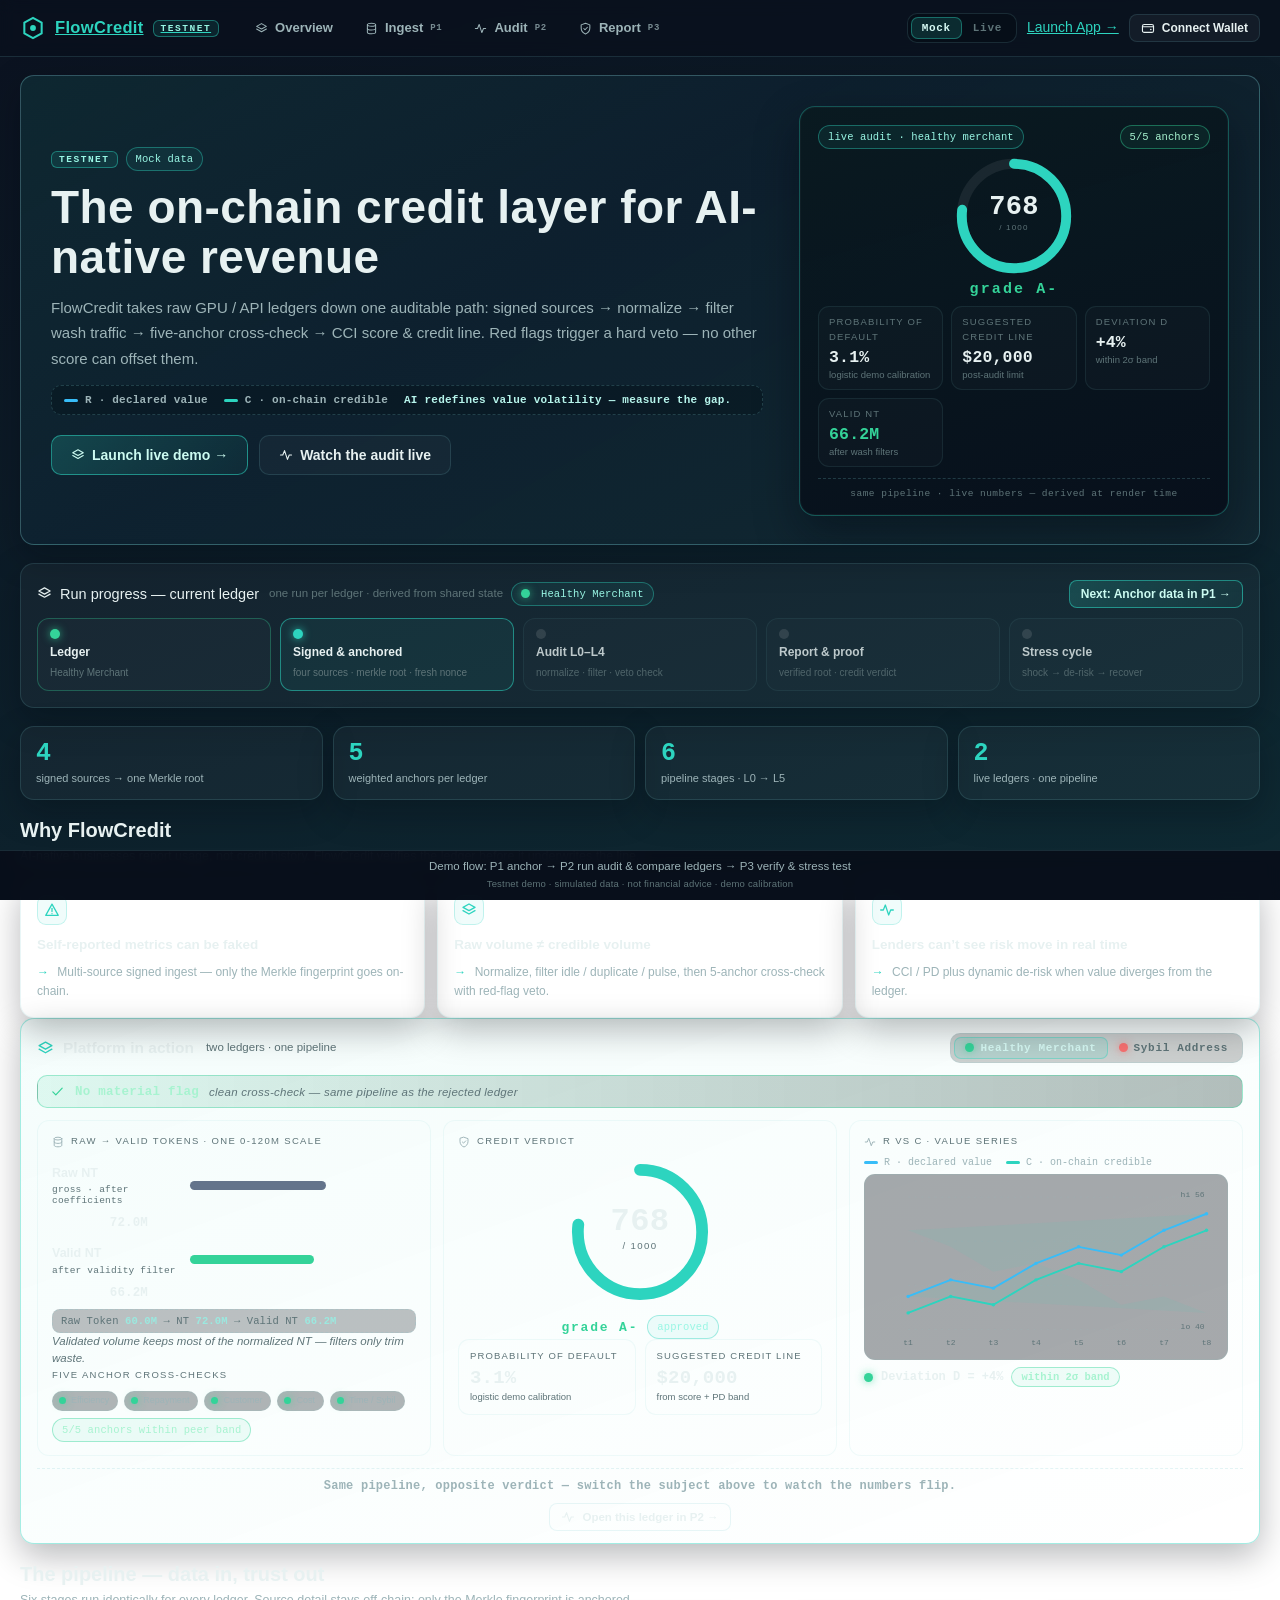
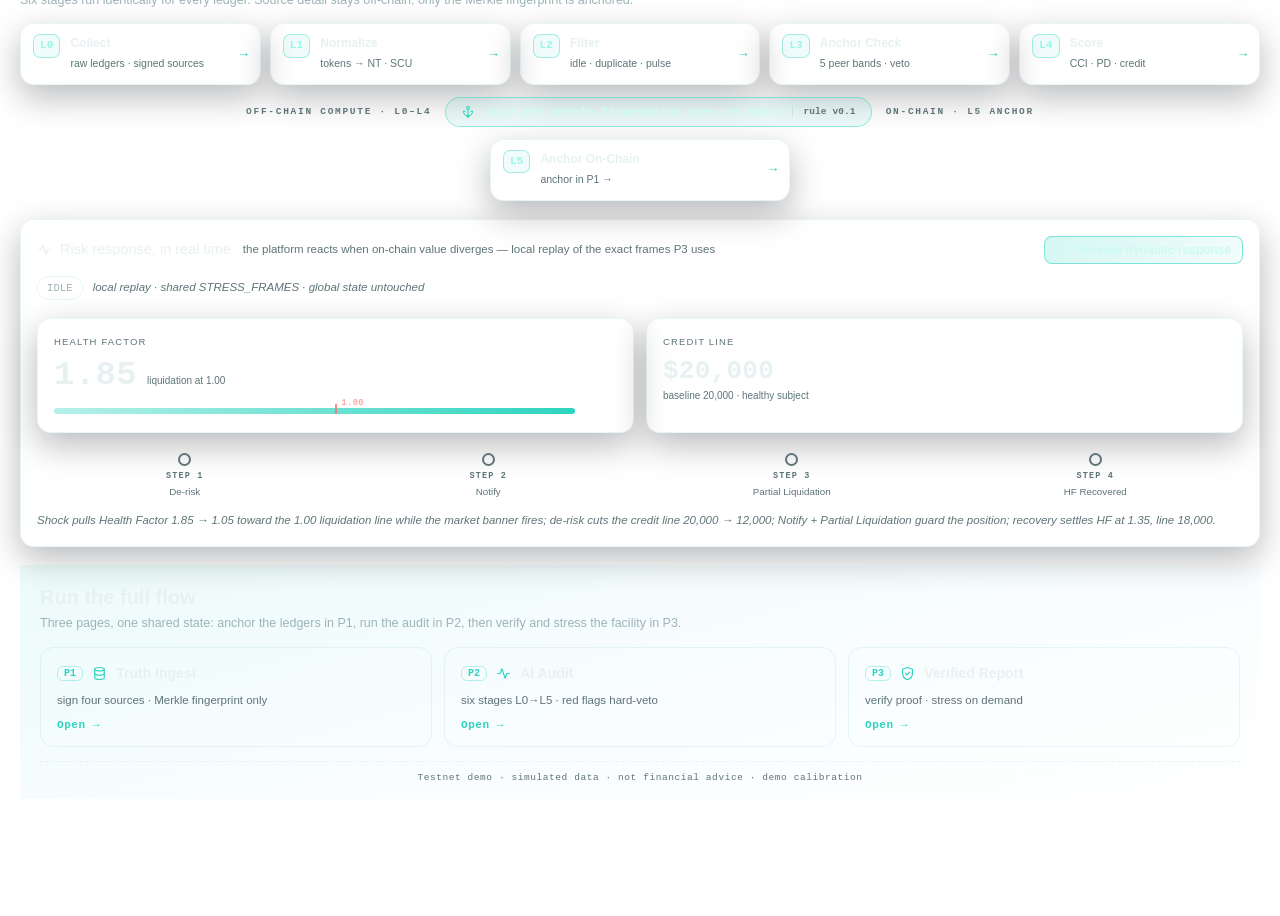
==== commit 2014f212: "[autosync] 2026-09-03 02:06:49 M assets/js/app.js  M assets/js/state.js  M index.html" ====
--- a/index.html
+++ b/index.html
@@ -3,7 +3,7 @@
 <head>
 <meta charset="utf-8">
 <meta name="viewport" content="width=device-width,initial-scale=1">
-<title>FlowCredit · On-chain AI Financial Audit</title>
+<title>FlowCredit · On-chain AI Credit Risk Intelligence</title>
 <meta name="description" content="FlowCredit testnet demo — simulated data, not financial advice.">
 <link rel="stylesheet" href="assets/styles.css">
 </head>
@@ -16,10 +16,11 @@
 <script src="assets/js/data.js"></script>
 <script src="assets/js/state.js"></script>
 <script src="assets/js/ui.js"></script>
+<script src="assets/js/view-landing.js"></script>
 <script src="assets/js/view-overview.js"></script>
 <script src="assets/js/view-ingest.js"></script>
 <script src="assets/js/view-audit.js"></script>
 <script src="assets/js/view-report.js"></script>
 <script src="assets/js/app.js"></script>
 </body>
-</html>+</html>
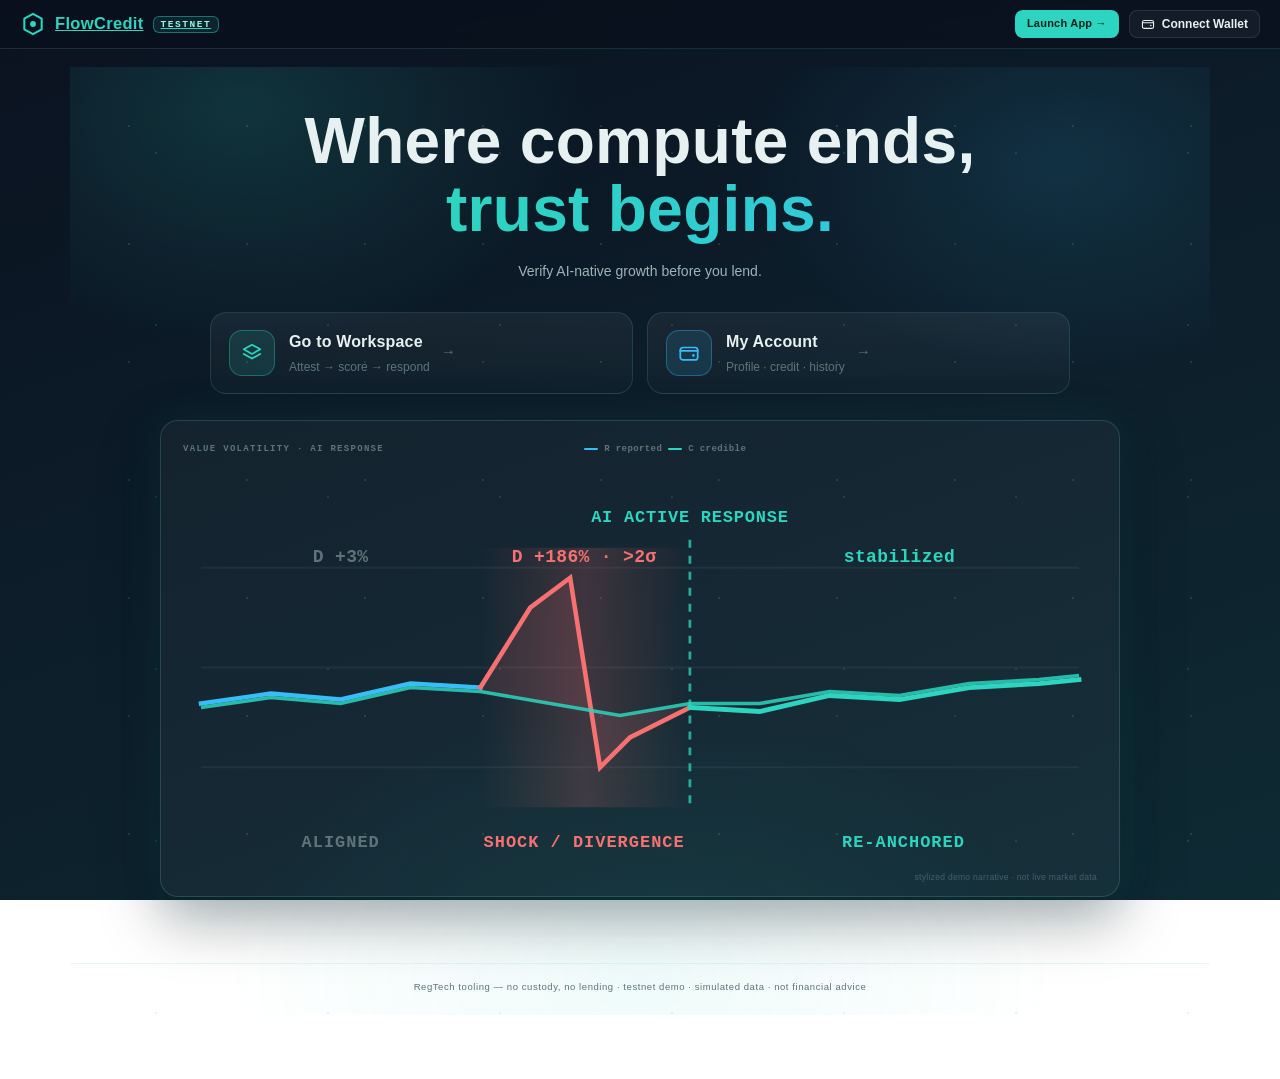
==== commit 7d9cf974: "[autosync] baseline before P0 completeness patch (T1-T6)" ====
--- a/index.html
+++ b/index.html
@@ -17,10 +17,11 @@
 <script src="assets/js/state.js"></script>
 <script src="assets/js/ui.js"></script>
 <script src="assets/js/view-landing.js"></script>
-<script src="assets/js/view-overview.js"></script>
 <script src="assets/js/view-ingest.js"></script>
 <script src="assets/js/view-audit.js"></script>
 <script src="assets/js/view-report.js"></script>
+<script src="assets/js/view-workspace.js"></script>
+<script src="assets/js/view-account.js"></script>
 <script src="assets/js/app.js"></script>
 </body>
 </html>
--- a/assets/styles.css
+++ b/assets/styles.css
@@ -325,189 +325,1213 @@
   .risk-banner.leave{display:none}
 }
 /* ---------- overview (judge landing, default route) ---------- */
-.ov-sec{margin-top:18px}
-.ov-hero{display:grid;grid-template-columns:minmax(0,1fr) auto;gap:16px 28px;align-items:start;padding:26px 26px 24px;
-  border-color:rgba(120,200,205,.32);background:linear-gradient(150deg,rgba(45,212,191,.09),rgba(255,255,255,.02));overflow:hidden}
-.ov-hero-title{font-size:44px;font-weight:800;letter-spacing:.015em;line-height:1.1}
-.ov-hero-sub{margin-top:6px;font-size:16.5px;font-weight:600;color:var(--text2)}
-.ov-hero-theme{margin-top:10px;font-size:13px;color:var(--text3);max-width:760px;line-height:1.7}
-.ov-hero-theme .fml{font-size:12px;padding:1px 8px;color:#9BE8DF}
-.ov-badges{display:flex;gap:8px;flex-wrap:wrap;justify-self:end;align-self:start}
-.ov-cta{margin-top:18px;display:flex;align-items:center;gap:12px;flex-wrap:wrap}
-.ov-cta .btn{font-size:13.5px;padding:10px 17px}
- .why-grid > .card{margin-top:0}
-.why-grid{display:grid;grid-template-columns:repeat(auto-fit,minmax(230px,1fr));gap:12px}
-.why-card{padding:15px 16px;position:relative}
-.why-ico{width:30px;height:30px;border-radius:9px;display:grid;place-items:center;margin-bottom:10px;color:var(--teal);
-  border:1px solid rgba(45,212,191,.24);background:rgba(45,212,191,.07)}
-.why-ico svg{width:16px;height:16px}
-.why-problem{font-size:13.5px;font-weight:750}
-.why-sol{color:var(--text2);font-size:12px;margin-top:7px;line-height:1.65}
-.why-arrow{color:var(--teal);font-weight:800;margin-right:5px}
-.vc-panel{padding:14px 16px 12px;transition:border-color .25s,background .25s,box-shadow .25s}
-.vc-panel.ok{border-color:rgba(45,212,191,.42);background:linear-gradient(160deg,rgba(45,212,191,.05),rgba(255,255,255,.015))}
-.vc-panel.veto{border-color:rgba(248,113,113,.6);background:linear-gradient(160deg,rgba(248,113,113,.08),rgba(255,255,255,.015));
-  box-shadow:0 0 0 1px rgba(248,113,113,.14),0 16px 42px rgba(3,8,16,.32)}
-.vc-head{display:flex;align-items:center;gap:10px;flex-wrap:wrap;margin-bottom:12px}
-.vc-title{display:flex;align-items:center;gap:9px;font-size:15.5px;font-weight:750}
-.vc-title svg{color:var(--teal);width:17px;height:17px}
-.vc-banner{display:flex;align-items:center;gap:10px;flex-wrap:wrap;margin-bottom:12px;padding:8px 12px;border-radius:10px;font:700 12.5px var(--mono);letter-spacing:.02em}
-.vc-banner svg{width:15px;height:15px;flex:none}
-.vc-banner .note-italic{font-family:var(--sans);font-weight:400}
-.vc-reject{color:#FECACA;border:1px solid rgba(248,113,113,.5);background:linear-gradient(90deg,rgba(248,113,113,.17),rgba(120,18,18,.32))}
-.vc-reject svg{color:var(--red)}
-.vc-ok{color:#A7F3D0;border:1px solid rgba(52,211,153,.4);background:linear-gradient(90deg,rgba(52,211,153,.12),rgba(10,40,34,.3))}
-.vc-ok svg{color:var(--green)}
-.vc-grid{display:grid;grid-template-columns:repeat(auto-fit,minmax(225px,1fr));gap:12px;align-items:stretch}
-.vc-card{background:var(--card2);border:1px solid var(--line-soft);border-radius:12px;padding:13px 14px;min-width:0}
-.vc-card.veto-border{border-color:rgba(248,113,113,.4);background:linear-gradient(160deg,rgba(248,113,113,.05),rgba(255,255,255,.012))}
-.vc-label{font-size:9.5px;letter-spacing:.14em;text-transform:uppercase;color:var(--text3);margin-bottom:8px;display:flex;align-items:center;gap:7px}
-.vc-label svg{width:12px;height:12px;color:var(--text2)}
-.vc-grid .vc-card + .vc-card{margin-top:0}
-.ov-grade{display:flex;align-items:center;justify-content:center;gap:9px;flex-wrap:wrap;margin-top:8px}
-.chain-note{font:500 10.5px var(--mono);color:var(--text3);border:1px dashed rgba(120,200,205,.2);border-radius:8px;
-  padding:5px 8px;margin-top:2px;background:rgba(3,10,18,.25);white-space:nowrap;overflow-x:auto}
-.chain-note b{color:#9BE8DF}
-.anchor-dots{display:flex;gap:6px;flex-wrap:wrap;margin-top:2px}
-.ad-item{display:inline-flex;align-items:center;gap:5px;padding:2px 8px 2px 6px;border:1px solid var(--line-soft);border-radius:99px;
-  background:rgba(3,10,18,.3);font-size:9px;color:var(--text2);white-space:nowrap}
-.ad-item .sdot{width:7px;height:7px}
-.vc-verdict{display:flex;align-items:center;justify-content:center;gap:8px;flex-wrap:wrap;margin-top:12px;padding-top:10px;
-  border-top:1px dashed rgba(120,200,205,.2);color:var(--text2);font:600 12px var(--mono);letter-spacing:.02em;text-align:center}
-.ov-pv{display:flex;flex-direction:column;gap:12px}
-.ov-pv-top{display:flex;align-items:center;gap:10px;flex-wrap:wrap}
-.ov-banner{display:flex;align-items:center;justify-content:center;gap:9px;padding:8px 14px;border-radius:10px;font:700 12px var(--mono);letter-spacing:.05em;
-  color:#FECACA;border:1px solid rgba(248,113,113,.55);background:linear-gradient(90deg,rgba(248,113,113,.2),rgba(120,18,18,.35));
-  box-shadow:0 5px 20px rgba(248,113,113,.18);animation:ovRiskIn .3s ease-out both}
-.ov-banner svg{width:15px;height:15px;color:var(--red);flex:none}
-.ov-banner.leave{animation:ovRiskOut .3s ease-in both;pointer-events:none}
-.ov-tl{grid-template-columns:repeat(auto-fit,minmax(118px,1fr));margin:6px 0 2px}
-.ov-pv-cta{display:flex;align-items:center;gap:12px;flex-wrap:wrap;margin-top:4px;padding-top:10px;border-top:1px dashed rgba(120,200,205,.2)}
-.pipe-grid{display:grid;grid-template-columns:repeat(auto-fit,minmax(150px,1fr));gap:9px}
-.pipe-item{display:flex;gap:10px;align-items:flex-start;padding:10px 12px;margin:0}
-.pipe-item + .pipe-item{margin-top:0}
-.pipe-no{font:800 11px var(--mono);color:#99F6E4;border:1px solid rgba(45,212,191,.4);border-radius:7px;padding:2px 6px;
-  background:rgba(45,212,191,.07);flex:none;line-height:1.6}
-.pipe-name{display:block;font-size:12px;font-weight:700;line-height:1.5}
-.pipe-sub{font-size:10.5px;color:var(--text3);margin-top:1px;line-height:1.45}
-.entry-grid{display:grid;grid-template-columns:repeat(auto-fit,minmax(215px,1fr));gap:12px}
-.entry-card{display:flex;flex-direction:column;align-items:flex-start;gap:7px;text-align:left;width:100%;padding:15px 16px;
-  background:var(--card);border:1px solid var(--line);border-radius:var(--radius);color:var(--text);font:inherit;cursor:pointer;
-  transition:border-color .2s,background .2s,transform .15s}
-.entry-card:hover{border-color:rgba(45,212,191,.55);background:rgba(45,212,191,.06);transform:translateY(-1px)}
-.entry-t{display:flex;align-items:center;gap:9px;font-size:14px;font-weight:750}
-.entry-t svg{width:15px;height:15px;color:var(--teal)}
-.entry-no{font:800 10px var(--mono);color:var(--teal);border:1px solid rgba(45,212,191,.35);border-radius:6px;padding:1px 6px}
-.entry-sub{color:var(--text3);font-size:11.5px;line-height:1.55}
-.entry-go{font:700 11px var(--mono);color:var(--teal);margin-top:2px;letter-spacing:.05em}
-@keyframes ovRiskIn{from{opacity:0;transform:translateY(-8px)}to{opacity:1;transform:none}}
-@keyframes ovRiskOut{from{opacity:1;transform:none}to{opacity:0;transform:translateY(-8px)}}
-@media (max-width:860px){
-  .ov-hero{grid-template-columns:1fr}
-  .ov-badges{justify-self:start}
-}
-@media (max-width:560px){
-  .ov-hero{padding:18px 14px 16px}
-  .ov-hero-title{font-size:32px}
-  .vc-panel{padding:12px 11px 10px}
-  .vc-grid{grid-template-columns:1fr}
-  .chain-note{white-space:normal;overflow-x:visible}
-}
+
+ 
+
 /* ---------- homepage (default route #/overview, product shell) ---------- */
-.hp-head{display:flex;flex-direction:column;gap:3px;margin:0 0 13px}
-.hp-h2{font-size:20px;font-weight:750;display:flex;align-items:center;gap:9px}
-.hp-lead{color:var(--text2);font-size:12.5px;max-width:880px;line-height:1.6}
-.hp-hero{display:grid;grid-template-columns:minmax(0,1fr) minmax(320px,430px);gap:24px 36px;align-items:center;
-  padding:30px 30px 28px;overflow:hidden;position:relative;
-  border-color:rgba(120,200,205,.34);
-  background:linear-gradient(150deg,rgba(45,212,191,.10),rgba(56,189,248,.04) 42%,rgba(255,255,255,.02))}
-.hp-hero::after{content:"";position:absolute;inset:auto -12% -55% 32%;height:240px;border-radius:50%;
-  background:radial-gradient(closest-side,rgba(45,212,191,.16),transparent 70%);pointer-events:none}
-.hp-hero-main{position:relative;z-index:1;min-width:0}
-.hp-badges{display:flex;align-items:center;gap:8px;flex-wrap:wrap;margin-bottom:12px}
-.hp-hero-title{font-size:clamp(30px,4.2vw,46px);font-weight:820;letter-spacing:.01em;line-height:1.08;max-width:820px}
-.hp-hero-sub{margin-top:12px;font-size:15px;line-height:1.7;color:var(--text2);max-width:760px}
-.hp-hero-sub .fml{font-size:12.5px}
-.hp-theme{display:flex;align-items:center;gap:16px;flex-wrap:wrap;margin-top:14px;
-  border:1px dashed rgba(120,200,205,.22);border-radius:10px;padding:8px 12px;background:rgba(3,10,18,.3)}
-.hp-legend{display:inline-flex;align-items:center;gap:7px;font:600 11px var(--mono);color:var(--text2);letter-spacing:.02em}
-.hp-gap{font:600 11px var(--mono);color:#B7F5EC;letter-spacing:.02em}
-.hp-cta{display:flex;align-items:center;gap:11px;flex-wrap:wrap;margin-top:20px}
-.hp-cta .btn{font-size:14px;padding:11px 19px}
-.hp-hero-card{position:relative;z-index:1;min-width:0;padding:18px 18px 13px;border-radius:16px;
-  border:1px solid rgba(45,212,191,.34);background:linear-gradient(165deg,rgba(9,26,32,.92),rgba(7,14,26,.9));
-  box-shadow:0 18px 44px rgba(3,8,16,.42),inset 0 0 0 1px rgba(255,255,255,.03)}
-.hp-card-head{display:flex;align-items:center;gap:8px;flex-wrap:wrap;margin-bottom:2px}
-.hp-hero-card .ring-wrap{gap:3px;padding:2px 0 0}
-.hp-hero-card .ring-wrap svg{width:126px;height:126px}
-.hp-hero-card .ov-grade{margin-top:2px}
-.hp-hero-card .grade-chip{font-size:15px}
-.hp-tiles{display:grid;grid-template-columns:repeat(auto-fit,minmax(120px,1fr));gap:8px;margin-top:8px}
-.hp-tiles .metric{margin:0;padding:8px 10px}
-.hp-tiles .m-value{font-size:16.5px}
-.hp-tiles .m-note{line-height:1.4}
-.hp-card-foot{margin-top:11px;padding-top:8px;border-top:1px dashed rgba(120,200,205,.22);
-  color:var(--text3);font-size:9.5px;letter-spacing:.05em;text-align:center}
-.hp-stats{display:grid;grid-template-columns:repeat(auto-fit,minmax(150px,1fr));gap:10px}
-.hp-stats .hp-stat{margin:0;display:flex;flex-direction:column;gap:2px;justify-content:center;padding:12px 15px}
-.hp-stat b{font:800 25px var(--mono);color:var(--teal);letter-spacing:.01em}
-.hp-stat span{font-size:11px;color:var(--text2);line-height:1.5}
+
 #hp-live{scroll-margin-top:92px}
-.pipe-grid.hp-pipe-off{grid-template-columns:repeat(auto-fit,minmax(138px,1fr))}
-.hp-boundary{display:flex;align-items:center;justify-content:center;gap:14px;flex-wrap:wrap;margin:12px 0}
-.hp-bd-side{font:600 9.5px var(--mono);letter-spacing:.18em;text-transform:uppercase;color:var(--text3)}
-.hp-bd-mid{display:inline-flex;align-items:center;gap:10px;padding:7px 15px;border-radius:999px;
-  border:1px solid rgba(45,212,191,.48);background:rgba(45,212,191,.09);
-  font:700 11.5px var(--mono);letter-spacing:.03em;color:#99F6E4}
-.hp-bd-mid svg{width:14px;height:14px;color:var(--teal);flex:none}
-.hp-bd-mid b{color:#CCFBF1;font-weight:700}
-.hp-bd-mid .num{font-size:9.5px;font-weight:600;color:var(--text3);border-left:1px solid rgba(120,200,205,.28);padding-left:10px}
-.pipe-grid.hp-pipe-on{grid-template-columns:minmax(0,300px);justify-content:center;margin:0 auto;width:100%}
-.hp-cta-band{border-color:rgba(45,212,191,.32);padding:20px 20px 14px;
-  background:linear-gradient(165deg,rgba(45,212,191,.09),rgba(56,189,248,.04) 46%,rgba(255,255,255,.015))}
-.hp-cta-band .hp-head{margin-bottom:14px}
-.hp-disclaimer{margin-top:14px;padding-top:9px;border-top:1px dashed rgba(120,200,205,.18);
-  text-align:center;color:var(--text3);font-size:9.5px;letter-spacing:.06em}
-@media (max-width:980px){
-  .hp-hero{grid-template-columns:1fr;padding:24px 20px 22px}
-  .hp-hero-card{max-width:460px;width:100%}
-}
-@media (max-width:560px){
-  .hp-hero{padding:18px 14px 16px}
-  .hp-hero-title{font-size:30px}
-  .hp-hero-sub{font-size:13.5px}
-  .hp-stats{grid-template-columns:repeat(auto-fit,minmax(132px,1fr))}
-  .hp-hero-card{padding:14px 13px 12px}
-  .hp-bd-side{display:none}
-}
 
 /* ---------- run progress / relay / deep-link hints ---------- */
-.hp-run-card .card-h{gap:8px;margin-bottom:10px}
-.hp-run-grid{display:grid;grid-template-columns:repeat(auto-fit,minmax(148px,1fr));gap:9px;margin-top:2px}
-.hp-run-step{display:flex;flex-direction:column;align-items:flex-start;gap:5px;padding:10px 12px;min-width:0;text-align:left;
-  font:inherit;color:var(--text);background:var(--card2);border:1px solid var(--line-soft);border-radius:12px;margin:0}
-.hp-run-step[data-go]{cursor:pointer;transition:border-color .2s,background .2s,transform .15s}
-.hp-run-step[data-go]:hover{border-color:rgba(45,212,191,.55);background:rgba(45,212,191,.06);transform:translateY(-1px)}
-.hp-run-step .hp-rd{width:10px;height:10px;border-radius:50%;flex:none}
-.hp-run-step .hp-rt{display:flex;align-items:center;gap:8px;font-size:12px;font-weight:750;line-height:1.4}
-.hp-run-step .hp-rs{font-size:10px;color:var(--text3);line-height:1.45}
-.hp-rd.done{background:var(--green);box-shadow:0 0 8px rgba(52,211,153,.75)}
-.hp-rd.next{background:var(--teal);box-shadow:0 0 8px rgba(45,212,191,.8);animation:hpStepPulse 1.1s ease-in-out infinite}
-.hp-rd.todo{background:rgba(255,255,255,.14)}
-.hp-rd.blocked{background:var(--red);box-shadow:0 0 8px rgba(248,113,113,.75)}
-.hp-run-step.next{border-color:rgba(45,212,191,.55);background:rgba(45,212,191,.07)}
-.hp-run-step.done{border-color:rgba(52,211,153,.32)}
-.hp-run-step.todo{opacity:.8}
-.hp-run-step.blocked{border-color:rgba(248,113,113,.42);background:rgba(248,113,113,.05);cursor:not-allowed;opacity:.9}
-@keyframes hpStepPulse{0%,100%{box-shadow:0 0 0 0 rgba(45,212,191,.5)}50%{box-shadow:0 0 0 6px rgba(45,212,191,0)}}
-.vc-relay{display:flex;align-items:center;justify-content:center;gap:10px;flex-wrap:wrap;margin-top:10px}
-.vc-relay .btn{font-size:11.5px}
-.card.pipe-item.hp-pipe-go{display:flex;gap:10px;align-items:flex-start;width:100%;text-align:left;color:var(--text);
-  cursor:pointer;font:inherit;transition:border-color .2s,background .2s,transform .15s}
-.card.pipe-item.hp-pipe-go:hover{border-color:rgba(45,212,191,.55);background:rgba(45,212,191,.06);transform:translateY(-1px)}
-.hp-pipe-go .pipe-go{margin-left:auto;align-self:center;flex:none;font:800 13px var(--mono);color:var(--teal);line-height:1}
+
 .hp-hint{outline:2px solid rgba(45,212,191,0);outline-offset:2px;animation:hpHint 1.6s ease-out}
 #view-main .card.block,#view-main .proof-row{scroll-margin-top:92px}
 @keyframes hpHint{0%{outline-color:rgba(45,212,191,.95)}100%{outline-color:rgba(45,212,191,0)}}
-@media (max-width:560px){.hp-run-grid{gap:7px}}
-@media (prefers-reduced-motion:reduce){.hp-run-step .hp-rd.next{animation:none;box-shadow:0 0 0 1px rgba(45,212,191,.6)}}
+
+/* ============================================================
+   Landing (external-facing #/landing) — appended only; every
+   existing selector/rule above is untouched.
+   ============================================================ */
+.launch-cta{display:none}
+.shell.is-landing .nav{display:none}
+.shell.is-landing .seg{display:none}
+.shell.is-landing .foot{display:none}
+.shell.is-landing .content{padding-bottom:64px}
+.shell.is-landing .launch-cta{display:inline-flex;align-items:center;gap:6px;background:#2DD4BF;color:#06231f;
+  border-radius:8px;padding:5px 12px;font-size:11px;font-weight:600;letter-spacing:.02em;text-decoration:none;
+  font-family:var(--sans);transition:background .2s}
+.shell.is-landing .launch-cta:hover{background:#5EEAD4}
+
+.ld-page{max-width:920px;margin:0 auto;display:flex;flex-direction:column;gap:24px;padding:4px 0 10px}
+.ld-hero{display:flex;flex-wrap:wrap;align-items:center;gap:24px}
+.ld-hero-copy{flex:1 1 330px;min-width:0}
+.ld-eyebrow{font:600 10px var(--mono);color:#38BDF8;letter-spacing:1.6px}
+.ld-h1{margin:13px 0 10px;font:800 33px/1.14 var(--sans);color:var(--text);letter-spacing:-.01em}
+.ld-grad{background:linear-gradient(90deg,#2DD4BF,#38BDF8);-webkit-background-clip:text;background-clip:text;color:transparent;-webkit-text-fill-color:transparent}
+.ld-slogan{margin:0 0 9px;font-size:13px;font-weight:600;color:#2DD4BF;letter-spacing:.01em}
+.ld-sub{margin:0;max-width:440px;font-size:12px;line-height:1.6;color:#9DB4B8}
+.ld-cta-row{display:flex;flex-wrap:wrap;gap:10px;margin-top:19px}
+.ld-btn{display:inline-flex;align-items:center;justify-content:center;gap:7px;border-radius:9px;
+  padding:11px 18px;font-size:13px;font-weight:700;letter-spacing:.02em;text-decoration:none;
+  transition:transform .15s,border-color .2s,background .2s,box-shadow .2s}
+.ld-btn:hover{transform:translateY(-1px)}
+.ld-btn-primary{background:#2DD4BF;border:1px solid #2DD4BF;color:#06231f;box-shadow:0 0 18px rgba(45,212,191,.25)}
+.ld-btn-primary:hover{background:#5EEAD4}
+.ld-btn-ghost{border:1px solid rgba(157,180,184,.42);background:transparent;color:#B7F5EC}
+.ld-btn-ghost:hover{border-color:rgba(45,212,191,.6);color:var(--text)}
+.ld-tracks{display:flex;flex-wrap:wrap;gap:7px;margin-top:19px}
+.ld-track{border:1px solid rgba(157,180,184,.32);background:rgba(255,255,255,.02);color:#9DB4B8;
+  font:600 9.5px var(--mono);letter-spacing:.14em;padding:4px 10px;border-radius:999px}
+
+.ld-hero-card{flex:1 1 430px;min-width:0;border:1px solid rgba(120,200,205,.2);border-radius:14px;
+  background:rgba(255,255,255,.035);box-shadow:0 0 30px rgba(45,212,191,.06);padding:14px 16px 10px}
+.ld-hc-head{display:flex;align-items:center;justify-content:space-between;gap:12px;flex-wrap:wrap;
+  padding:0 2px;font:600 9px var(--mono);color:#5E7478;letter-spacing:1.3px}
+.ld-hc-legend{display:inline-flex;align-items:center;gap:6px;font-style:normal;letter-spacing:.4px}
+.ld-hc-legend .sw{width:14px;height:2px;border-radius:2px;display:inline-block;flex:none}
+.ld-hc-legend .sw-r{background:#38BDF8}
+.ld-hc-legend .sw-c{background:#2DD4BF}
+.ld-hero-svg{width:100%;height:auto;display:block;margin:8px 0 0}
+.ld-hero-svg text{font-family:var(--mono)}
+.ld-t-d{font:600 9px var(--mono);letter-spacing:.02em}
+.ld-t-stage{font:600 8.5px var(--mono);letter-spacing:.5px}
+.ld-t-ai{font:600 8.5px var(--mono);letter-spacing:.4px}
+.ld-grid{stroke:rgba(255,255,255,.05)}
+.ld-hc-foot{font-size:8.5px;color:#44606A;letter-spacing:.3px;text-align:right;padding:4px 2px 0}
+
+/* hero intro: static markup = full terminal state; .ld-anim hides the
+   draw/fade segments, .ld-go starts the staggered 2.5s reveal */
+.ld-hero-svg .ld-draw{stroke-dasharray:1;stroke-dashoffset:0}
+.ld-hero-svg.ld-anim .ld-draw{stroke-dashoffset:1;transition:none}
+.ld-hero-svg.ld-anim .ld-fade{opacity:0;transition:none}
+.ld-hero-svg.ld-anim.ld-go .ld-draw{stroke-dashoffset:0;transition:stroke-dashoffset .6s ease-out}
+.ld-hero-svg.ld-anim.ld-go .ld-fade{opacity:1;transition:opacity .7s ease-out}
+.ld-hero-svg.ld-anim.ld-go .d-aligned{transition-delay:0s;transition-duration:.6s}
+.ld-hero-svg.ld-anim.ld-go .d-shock{transition-delay:.6s;transition-duration:.7s}
+.ld-hero-svg.ld-anim.ld-go .d-band{transition-delay:.6s;transition-duration:.7s}
+.ld-hero-svg.ld-anim.ld-go .d-ai{transition-delay:1.3s;transition-duration:.2s}
+.ld-hero-svg.ld-anim.ld-go .d-re{transition-delay:1.3s;transition-duration:1.2s}
+.ld-hero-svg.ld-fin .ld-draw{stroke-dashoffset:0;transition:none}
+.ld-hero-svg.ld-fin .ld-fade{opacity:1;transition:none}
+@media (prefers-reduced-motion:reduce){
+  .ld-hero-svg.ld-anim .ld-draw,.ld-hero-svg.ld-anim .ld-fade{stroke-dashoffset:0;opacity:1;transition:none}
+}
+
+.ld-pipes{display:flex;flex-wrap:wrap;align-items:stretch;gap:12px}
+.ld-pipe{flex:1 1 150px;min-width:0;display:flex;flex-direction:column;gap:7px;padding:13px 14px;
+  border-radius:12px;text-decoration:none;color:var(--text);background:var(--card);
+  border:1px solid var(--line);transition:transform .15s,border-color .2s,background .2s}
+.ld-pipe:hover{transform:translateY(-1px);border-color:rgba(120,200,205,.4);background:rgba(255,255,255,.05)}
+.ld-pipe-teal{border-color:rgba(45,212,191,.75);background:rgba(45,212,191,.07)}
+.ld-pipe-teal:hover{border-color:#2DD4BF}
+.ld-pipe-blue{border-color:rgba(56,189,248,.7);background:rgba(56,189,248,.07)}
+.ld-pipe-blue:hover{border-color:#38BDF8}
+.ld-pipe-top{display:flex;align-items:center;gap:7px}
+.ld-pipe-top svg{width:15px;height:15px;color:var(--teal);flex:none}
+.ld-pipe-blue .ld-pipe-top svg{color:var(--blue)}
+.ld-pipe-t{font-weight:750;font-size:13.5px;letter-spacing:.01em;color:var(--text)}
+.ld-pipe-badge{margin-left:2px;font:700 7.5px var(--mono);letter-spacing:.16em;color:var(--blue);
+  border:1px solid rgba(56,189,248,.6);border-radius:4px;padding:1px 5px}
+.ld-pipe-s{font-size:10.5px;color:var(--text3);line-height:1.45;letter-spacing:.01em}
+.ld-pipe-arrow{align-self:center;flex:none;font:600 14px var(--mono);color:var(--text3);padding:0 1px}
+
+.ld-cases{display:flex;flex-wrap:wrap;gap:14px}
+.ld-case{flex:1 1 280px;min-width:0;display:flex;flex-direction:column;gap:9px;padding:15px 16px;
+  border-radius:14px;background:var(--card);border:1px solid var(--line);text-decoration:none;
+  transition:transform .15s,border-color .2s,background .2s}
+.ld-case:hover{transform:translateY(-1px);background:rgba(255,255,255,.05)}
+.ld-case-ok{border-color:rgba(45,212,191,.45);background:rgba(45,212,191,.04)}
+.ld-case-ok:hover{border-color:#2DD4BF}
+.ld-case-rej{border-color:rgba(248,113,113,.45);background:rgba(248,113,113,.045)}
+.ld-case-rej:hover{border-color:#F87171}
+.ld-case-head{display:flex;align-items:baseline;justify-content:space-between;gap:10px;flex-wrap:wrap}
+.ld-case-title{font-weight:750;font-size:14.5px;color:var(--text)}
+.ld-case-badge{font:700 9px var(--mono);letter-spacing:1px}
+.ld-case-ok .ld-case-badge{color:#34D399}
+.ld-case-rej .ld-case-badge{color:#F87171}
+.ld-case-l1,.ld-case-l2{font-family:var(--mono);font-size:11px;font-variant-numeric:tabular-nums;
+  line-height:1.5;overflow-wrap:anywhere}
+.ld-case-l1{color:var(--text2)}
+.ld-case-rej .ld-case-l1{color:#FECACA}
+.ld-case-l2{color:var(--text3)}
+
+.ld-chain{display:flex;align-items:center;justify-content:space-between;gap:14px;flex-wrap:wrap;
+  margin-top:2px;padding:15px 16px;border:1px solid var(--line);border-radius:14px;background:var(--card)}
+.ld-chain-pills{display:flex;align-items:center;gap:9px;flex-wrap:wrap}
+.ld-pill{font:600 10.5px var(--mono);letter-spacing:.04em;padding:5px 11px;border-radius:999px;white-space:nowrap}
+.ld-pill-teal{border:1px solid rgba(45,212,191,.55);color:#99F6E4;background:rgba(45,212,191,.08)}
+.ld-pill-glass{border:1px solid var(--line);color:var(--text2);background:rgba(255,255,255,.025)}
+.ld-pill-green{border:1px solid rgba(52,211,153,.55);color:#A7F3D0;background:rgba(52,211,153,.08)}
+.ld-pill-arrow{font:600 12px var(--mono);color:var(--text3)}
+.ld-chain-note{font-size:10px;color:var(--text3);letter-spacing:.02em}
+
+.ld-comp{border:1px solid var(--line);border-radius:14px;background:var(--card);
+  font-size:10.5px;line-height:1.7;color:#9DB4B8;padding:13px 16px}
+.ld-comp b{color:#E7F1F1;font-weight:750;margin-right:6px}
+.ld-foot{border-top:1px solid var(--line);padding-top:12px;text-align:center;font-size:9.5px;
+  color:#5E7478;letter-spacing:.06em}
+
+@media (max-width:560px){
+  .ld-page{gap:20px}
+  .ld-h1{font-size:29px}
+  .ld-pipe-arrow{display:none}
+  .ld-pipe{flex:1 1 100%}
+  .ld-chain-note{width:100%}
+}
+@media (max-width:420px){
+  .ld-page{gap:18px}
+  .ld-h1{font-size:26px}
+  .ld-sub{font-size:11.5px}
+  .ld-hero-card{padding:12px 10px 8px}
+  .ld-hc-head{flex-direction:column;align-items:flex-start;gap:5px}
+  .ld-tracks{gap:6px}
+}
+/* ---------- usage guide (top of Home / Overview) ---------- */
+
+/* ============================================================
+   Home (default #/overview) — 4-block layout: run status bar,
+   two ledger line-cards, pipeline legend, one-line note.
+   Also styles the per-page task line injected above P1/P2/P3.
+   Appended only; every existing selector above is untouched.
+   ============================================================ */
+/* ---- block 1: current-run status bar ---- */
+.hb-bar{display:flex;align-items:center;gap:10px 16px;flex-wrap:wrap;padding:13px 16px}
+.hb-subject{display:inline-flex;align-items:center;gap:7px;white-space:nowrap;
+  font:700 11px var(--mono);letter-spacing:.04em;color:#D6F9F4;
+  border:1px solid rgba(45,212,191,.3);background:rgba(45,212,191,.06);border-radius:999px;padding:5px 11px}
+.hb-steps{display:flex;align-items:center;gap:5px;flex-wrap:wrap;flex:1;min-width:0}
+.hb-step{display:inline-flex;align-items:center;gap:6px;padding:4px 10px;border-radius:999px;
+  border:1px solid var(--line-soft);background:var(--card2);color:var(--text3);
+  font:600 10.5px var(--sans);letter-spacing:.02em;line-height:1.4;white-space:nowrap}
+button.hb-step{cursor:pointer;font-family:var(--sans);
+  transition:border-color .2s,background .2s,color .2s,transform .15s}
+button.hb-step:hover{border-color:rgba(45,212,191,.55);background:rgba(45,212,191,.08);color:#D6F9F4;transform:translateY(-1px)}
+.hb-step.done{color:#A7F3D0;border-color:rgba(52,211,153,.34);background:rgba(52,211,153,.05)}
+.hb-step.next{border-color:rgba(45,212,191,.6);background:rgba(45,212,191,.09);color:#CCFBF1}
+.hb-step.blocked{border-color:rgba(248,113,113,.42);background:rgba(248,113,113,.05);color:#FECACA;cursor:not-allowed}
+.hb-dot{width:8px;height:8px;border-radius:50%;flex:none;background:rgba(255,255,255,.16)}
+.hb-dot.done{background:var(--green);box-shadow:0 0 7px rgba(52,211,153,.8)}
+.hb-dot.next{background:var(--teal);box-shadow:0 0 7px rgba(45,212,191,.85);animation:hbPulse 1.15s ease-in-out infinite}
+.hb-dot.blocked{background:var(--red);box-shadow:0 0 7px rgba(248,113,113,.8)}
+.hb-sn{white-space:nowrap}
+.hb-bar .hb-next{margin-left:auto;flex:none}
+@keyframes hbPulse{0%,100%{box-shadow:0 0 0 0 rgba(45,212,191,.55)}50%{box-shadow:0 0 0 5px rgba(45,212,191,0)}}
+
+/* ---- block 2: two demo ledger cards ---- */
+.ln-sec{display:flex;flex-direction:column;gap:11px;margin-top:16px}
+.ln-head{display:flex;align-items:baseline;justify-content:space-between;gap:8px 14px;flex-wrap:wrap}
+.ln-head-t{font-weight:800;font-size:15px;letter-spacing:.01em}
+.ln-head-s{font-size:10.5px;color:var(--text3)}
+.ln-grid{display:grid;grid-template-columns:repeat(auto-fit,minmax(300px,1fr));gap:12px}
+.ln-card{display:flex;flex-direction:column;margin:0;min-width:0;
+  transition:border-color .25s,box-shadow .25s,background .25s}
+.ln-card[data-line="healthy"].on{border-color:rgba(45,212,191,.62);
+  box-shadow:0 0 0 1px rgba(45,212,191,.28),0 12px 34px rgba(3,8,16,.28)}
+.ln-card[data-line="sybil"]{border-color:rgba(248,113,113,.26)}
+.ln-card[data-line="sybil"].on{border-color:rgba(248,113,113,.62);
+  box-shadow:0 0 0 1px rgba(248,113,113,.3),0 12px 34px rgba(3,8,16,.28);background:rgba(248,113,113,.03)}
+.ln-top{display:flex;align-items:center;justify-content:space-between;gap:8px;flex-wrap:wrap;margin-bottom:12px}
+.ln-title{font-weight:750;font-size:13.5px;display:inline-flex;align-items:center;gap:8px}
+.ln-pill{font:700 9.5px var(--mono);letter-spacing:.12em;padding:3px 10px;border-radius:999px;white-space:nowrap}
+.ln-pill-ok{color:#A7F3D0;border:1px solid rgba(52,211,153,.48);background:rgba(52,211,153,.08)}
+.ln-pill-rej{color:#FECACA;border:1px solid rgba(248,113,113,.52);background:rgba(248,113,113,.1)}
+.ln-steps{display:flex;align-items:center;gap:6px;flex-wrap:wrap}
+.ln-chip{border:1px solid var(--line);background:rgba(255,255,255,.03);color:var(--text2);
+  font:600 10.5px var(--mono);padding:5px 10px;border-radius:999px;cursor:pointer;letter-spacing:.02em;
+  transition:border-color .2s,color .2s,background .2s,transform .15s}
+.ln-chip:hover{border-color:rgba(45,212,191,.6);color:#B7F5EC;background:rgba(45,212,191,.08);transform:translateY(-1px)}
+.ln-chip-line{border-color:rgba(245,158,11,.42);color:#FDE68A;background:rgba(245,158,11,.06)}
+.ln-chip-line:hover{border-color:rgba(245,158,11,.7);color:#FEF3C7;background:rgba(245,158,11,.12)}
+.ln-card[data-line="sybil"] .ln-chip:hover{border-color:rgba(248,113,113,.6);color:#FECACA;background:rgba(248,113,113,.08)}
+.ln-ar{font:700 11px var(--mono);font-style:normal;color:var(--text3)}
+.ln-note{margin-top:12px;padding-top:10px;border-top:1px dashed rgba(120,200,205,.16);
+  font-size:10.5px;line-height:1.55;color:var(--text3);font-style:italic}
+
+/* ---- block 3: pipeline legend with on-chain boundary ---- */
+.lg-card{margin-top:16px}
+.lg-head{display:flex;align-items:center;justify-content:space-between;gap:8px 14px;flex-wrap:wrap;margin-bottom:12px}
+.lg-head-t{font-weight:750;font-size:13.5px;display:inline-flex;align-items:center;gap:8px}
+.lg-side{font:600 9.5px var(--mono);letter-spacing:.16em;text-transform:uppercase;color:var(--text3)}
+.lg-row{display:flex;align-items:center;gap:7px;flex-wrap:wrap;row-gap:9px}
+.lg-node{display:inline-flex;align-items:center;gap:6px;padding:6px 10px;border-radius:9px;
+  border:1px solid var(--line);background:var(--card2);
+  font:600 11px var(--mono);color:var(--text2);white-space:nowrap}
+.lg-node b{font-weight:700;color:#9BE8DF}
+.lg-node.lg-on{border-color:rgba(45,212,191,.6);background:rgba(45,212,191,.08);color:#CCFBF1}
+.lg-node.lg-on b{color:#5EEAD4}
+.lg-bd{display:inline-flex;align-items:center;font:600 9.5px var(--mono);letter-spacing:.05em;
+  color:#9BE8DF;padding:0 6px;white-space:nowrap}
+.lg-bd::before,.lg-bd::after{content:"";width:1px;height:20px;flex:none;
+  background:linear-gradient(rgba(45,212,191,.55),rgba(45,212,191,.06))}
+.lg-side-on{color:#5EEAD4}
+
+/* ---- block 4: one-line note ---- */
+.hn-note{margin:15px 4px 0;text-align:center;font-size:11px;color:var(--text3);letter-spacing:.02em;font-style:italic}
+
+@media (max-width:560px){
+  .hb-bar{padding:12px;gap:8px}
+  .hb-step{padding:3px 8px;font-size:10px}
+  .hb-bar .hb-next{width:100%;justify-content:center;margin-left:0}
+  .ln-grid{grid-template-columns:1fr}
+  .lg-row{gap:6px;row-gap:8px}
+  .ln-chip{padding:4px 8px;font-size:10px}
+}
+@media (max-width:420px){
+  .ln-head-s{flex-basis:100%}
+  .ln-top{gap:6px}
+  .lg-head-t{font-size:12.5px}
+  .lg-bd{padding:0 2px;white-space:normal;text-align:center}
+}
+@media (prefers-reduced-motion:reduce){
+  .hb-dot.next{animation:none;box-shadow:0 0 0 1px rgba(45,212,191,.65)}
+  .ln-chip,.ln-card,button.hb-step{transition:none}
+}
+
+/* ===== P0 enterprise components =====
+   Aliyun/AntD-aligned visual system, dark theme. Appended only —
+   earlier selectors are untouched; same-specificity overrides win.
+   No logic/number/class/id changes elsewhere. ==================== */
+
+/* ---- P0 PageHeader: breadcrumbs + unified title block ---- */
+.crumbs{display:flex;align-items:center;gap:6px;flex-wrap:wrap;margin-bottom:5px;
+  font:600 11px var(--sans);letter-spacing:.02em;color:var(--text3)}
+.crumbs a{color:var(--teal);text-decoration:none;transition:color .2s}
+.crumbs a:hover{color:#5EEAD4;text-decoration:underline}
+.crumbs .cur{color:var(--text2)}
+.page-head{margin:0 0 14px;gap:8px 14px;align-items:flex-end}
+.page-head>div{min-width:0}
+.page-title{font-size:16px;font-weight:600;align-items:center;gap:8px;line-height:1.3}
+.page-title svg{flex:none}
+.page-title .ico{width:20px;height:20px}
+.page-sub{font-size:12px;color:var(--text3);line-height:1.55;margin-top:3px;max-width:760px}
+@media (max-width:420px){
+  .page-head{flex-direction:column;align-items:flex-start;gap:6px 10px}
+  .page-head>div{width:100%}
+  .page-title{font-size:15px}
+  .page-head .chip{margin-left:0}
+}
+
+/* ---- P0 Steps (AntD-style) — visual only, stepState untouched ---- */
+.steps{display:flex;align-items:center;gap:0;flex-wrap:wrap;row-gap:8px;margin:8px 0 0}
+.step{display:inline-flex;align-items:center;gap:7px;padding:2px 0;border-radius:8px}
+.step-dot{width:22px;height:22px;border-radius:50%;display:grid;place-items:center;flex:none;
+  border:1px solid var(--line);background:rgba(255,255,255,.02);color:var(--text3);
+  font:700 11px var(--mono);
+  transition:border-color .25s,background .25s,color .25s,box-shadow .25s}
+.step-name{font-size:11px;font-weight:600;letter-spacing:.02em;white-space:nowrap}
+.step.done .step-dot{background:rgba(45,212,191,.16);border-color:var(--teal);color:#5EEAD4}
+.step.done .step-name{color:var(--text)}
+.step.cur .step-dot{border-color:var(--teal);color:#5EEAD4;background:rgba(45,212,191,.07);
+  animation:p0CurPulse 1.5s ease-in-out infinite}
+.step.cur .step-name{color:#B7F5EC}
+.step.lock .step-dot{background:transparent}
+.step.lock .step-name{color:var(--text3)}
+.step-conn{width:26px;min-width:10px;height:1px;background:var(--line);margin:0 6px;align-self:center;flex:none}
+.step.done + .step-conn{background:rgba(45,212,191,.38)}
+@keyframes p0CurPulse{0%,100%{box-shadow:0 0 0 0 rgba(45,212,191,.4)}50%{box-shadow:0 0 0 5px rgba(45,212,191,0)}}
+
+/* ---- P0 Tag (four states) ---- */
+.tag{display:inline-flex;align-items:center;gap:6px;font:600 10.5px var(--mono);letter-spacing:.03em;
+  padding:2px 9px;border-radius:999px;border:1px solid;line-height:1.6;white-space:nowrap}
+.tag svg{width:11px;height:11px;flex:none}
+.tag::before{content:"";width:6px;height:6px;border-radius:50%;background:currentColor;flex:none}
+.tag-success{color:#34D399;border-color:rgba(52,211,153,.4);background:rgba(52,211,153,.08)}
+.tag-processing{color:#38BDF8;border-color:rgba(56,189,248,.4);background:rgba(56,189,248,.08)}
+.tag-warning{color:#F59E0B;border-color:rgba(245,158,11,.4);background:rgba(245,158,11,.08)}
+.tag-error{color:#F87171;border-color:rgba(248,113,113,.45);background:rgba(248,113,113,.08)}
+
+/* ---- P0 Alert (left accent bar + tinted surface) ---- */
+.risk-banner{position:absolute;top:8px;left:50%;transform:translateX(-50%);z-index:60;max-width:94%;
+  display:inline-flex;align-items:center;gap:9px;border-radius:10px;padding:9px 14px;
+  font:600 12.5px var(--mono);letter-spacing:.04em;white-space:nowrap;
+  color:#FECACA;border:1px solid rgba(248,113,113,.45);border-left:3px solid #F87171;
+  background:rgba(248,113,113,.08);box-shadow:0 8px 26px rgba(3,8,16,.45);
+  animation:riskIn .3s ease-out both}
+.risk-banner svg{width:15px;height:15px;color:#F87171;flex:none}
+.risk-banner.leave{animation:riskOut .3s ease-in both;pointer-events:none}
+.card.veto{border:1px solid rgba(248,113,113,.4);border-left:3px solid #F87171;
+  background:rgba(248,113,113,.06);border-radius:10px;padding:12px 14px;box-shadow:none}
+.veto-title{font-weight:600;font-size:13px;color:#FCA5A5;display:flex;align-items:center;gap:8px}
+.reject-panel{border:1px solid rgba(248,113,113,.4);border-left:3px solid #F87171;
+  background:rgba(248,113,113,.06);border-radius:10px;padding:13px 14px;box-shadow:none}
+.reject-panel .r-title{font-weight:600;color:#FCA5A5;display:flex;align-items:center;gap:9px}
+
+/* ---- P0 Statistic (unified label / value / note) ---- */
+.metric-tiles{gap:10px}
+.metric{padding:13px 14px;border-radius:12px}
+.metric .m-label,.report-big .m-label{font-size:10px;font-weight:600;letter-spacing:.1em;
+  text-transform:uppercase;color:var(--text3)}
+.metric .m-value,.report-big .m-value{font-family:var(--mono);font-weight:600;
+  font-variant-numeric:tabular-nums;line-height:1.15}
+.metric .m-value{font-size:22px;margin-top:3px}
+.metric .m-note,.report-big .m-note{font-size:11px;color:var(--text3);margin-top:3px;line-height:1.45}
+.report-big{padding:14px;border-radius:12px}
+.report-big .m-value{font-size:26px;margin-top:5px}
+.report-big .m-value small{font-size:12px !important;color:var(--text3) !important;font-weight:600 !important}
+.hf-num{font-family:var(--mono);font-weight:600;font-size:26px;letter-spacing:.01em;
+  font-variant-numeric:tabular-nums;line-height:1.1}
+.hf-num.danger{color:var(--red);animation:hfBlink 1s ease-in-out infinite}
+.hf-caption{font-size:11px;color:var(--text3);margin-top:3px}
+.stress-metrics{gap:10px}
+.stress-metrics .m-label{font-size:10px !important;font-weight:600 !important;letter-spacing:.1em !important;
+  text-transform:uppercase !important;color:var(--text3) !important}
+.flag-ok{color:#6EE7B7;display:inline-flex;align-items:center;gap:7px;font:600 11.5px var(--mono)}
+.flag-ok svg{width:14px;height:14px}
+
+/* ---- P0 reduced-motion guard (static complete) ---- */
+@media (prefers-reduced-motion:reduce){
+  .step-dot,.step.cur .step-dot,.risk-banner,.veto-title,.r-title{animation:none !important;
+    box-shadow:none !important;transition:none !important}
+}
+
+/* ============================================================
+   P0 audit report sheet (light paper) + report entry chrome
+   Named override: light palette below is scoped to .report-sheet
+   / its .rpt-* children so the dark token system is untouched.
+   Bilingual report copy is the user-approved exception to the
+   English-only UI rule; symbols/icons follow the no-emoji rule.
+   ============================================================ */
+.report-actions{display:flex;align-items:center;gap:10px;flex-wrap:wrap;margin:0 0 12px;
+  padding:10px 14px;border:1px solid var(--line-soft);background:var(--card2);border-radius:12px}
+.ra-note{display:inline-flex;align-items:center;gap:7px;color:var(--text2);font-size:12.5px}
+.ra-note b{color:var(--text);font-weight:600}
+.audit-cta{display:flex;align-items:center;gap:14px;flex-wrap:wrap;margin-top:14px;
+  padding:13px 16px;border:1px solid rgba(45,212,191,.3);border-radius:14px;
+  background:linear-gradient(180deg,rgba(45,212,191,.09),rgba(45,212,191,.02))}
+.audit-cta .cta-icon{flex:0 0 auto;color:var(--teal);display:inline-flex}
+.audit-cta .cta-title{font-weight:700;color:var(--text);font-size:14.5px}
+.audit-cta .cta-sub{font-size:12px;color:var(--text2);margin-top:2px}
+
+.report-mask{position:fixed;inset:0;background:rgba(3,8,14,.72);backdrop-filter:blur(4px);
+  z-index:220;display:flex;align-items:center;justify-content:center;padding:18px}
+.report-frame{width:min(1040px,100%);max-height:calc(100vh - 36px);min-height:0;
+  display:flex;flex-direction:column;background:#0e1c26;border:1px solid var(--line);
+  border-radius:16px;overflow:hidden;box-shadow:0 24px 70px rgba(0,0,0,.55)}
+.report-chrome{flex:0 0 auto;display:flex;align-items:center;gap:10px;padding:9px 14px;
+  color:var(--text);border-bottom:1px solid var(--line-soft);
+  background:linear-gradient(170deg,#132a33,#0b1a2a)}
+.rc-brand{display:inline-flex;align-items:center;gap:7px;font-size:13px}
+.rc-brand svg{color:var(--teal)}
+.rc-brand b{color:var(--teal);font-weight:700;margin-right:2px}
+.rc-tag{font-size:9.5px;letter-spacing:.12em;text-transform:uppercase;color:var(--text3);
+  border:1px solid var(--line-soft);border-radius:99px;padding:2px 9px}
+.report-scroll{overflow:auto;padding:30px 18px 44px;background:#dde2e8}
+.report-sheet{--rs-label:#8F959E;--rs-warn:#DE7802;--rs-ok:#2EA121;--rs-red:#C0332A;
+  --rs-line:#E3E7EC;--rs-head:#22303E;--rs-soft:#F7F9FB;
+  width:min(880px,100%);margin:0 auto;background:#fff;color:#3A4553;border-radius:8px;
+  box-shadow:0 12px 36px rgba(4,10,18,.45);padding:46px 52px 34px;
+  font-family:Arial,"PingFang SC","Hiragino Sans GB","Microsoft YaHei",sans-serif;
+  font-size:13px;line-height:1.85}
+.report-sheet .rpt-brandrow{display:flex;justify-content:space-between;align-items:baseline;
+  gap:12px;flex-wrap:wrap}
+.report-sheet .rpt-brand{display:inline-flex;align-items:center;gap:8px;font-size:14.5px;
+  color:var(--rs-head);font-weight:400}
+.report-sheet .rpt-brand svg{color:#0F766E;flex:0 0 auto}
+.report-sheet .rpt-brand b{color:#0F4A45;font-weight:700}
+.report-sheet .rpt-brand-sub{color:var(--rs-label);font-size:11.5px;letter-spacing:.03em;margin-left:2px}
+.report-sheet .rpt-brand-side{color:var(--rs-label);font-size:10.5px;letter-spacing:.14em}
+.report-sheet .rpt-title{text-align:center;font-size:25px;font-weight:700;color:#111827;
+  letter-spacing:.03em;line-height:1.4;margin:18px 0 3px}
+.report-sheet .rpt-kicker{text-align:center;color:var(--rs-label);font-size:10.5px;
+  letter-spacing:.24em;text-transform:uppercase;margin:0 0 12px}
+.report-sheet .rpt-chips{display:flex;gap:8px;justify-content:center;flex-wrap:wrap;margin:0 0 10px}
+.report-sheet .rpt-chip{display:inline-flex;align-items:center;gap:7px;font-size:9.5px;
+  font-weight:700;letter-spacing:.1em;border:1px solid #D9DEE4;border-radius:99px;
+  padding:3px 10px;color:#3E4A56;background:#fff}
+.report-sheet .rpt-chip .rpt-dot{width:6px;height:6px;border-radius:50%;background:#8F959E}
+.report-sheet .rpt-chip-ok{color:#1F7A12;border-color:#CBE4C6}
+.report-sheet .rpt-chip-ok .rpt-dot{background:var(--rs-ok)}
+.report-sheet .rpt-chip-warn{color:#A4510A;border-color:#F2D5B0}
+.report-sheet .rpt-chip-warn .rpt-dot{background:var(--rs-warn)}
+.report-sheet .rpt-autogen{text-align:center;color:#8A939E;font-size:10.5px;margin:2px 0 6px}
+.report-sheet .rpt-rule{border-bottom:2px solid var(--rs-head);margin:2px 0 6px}
+.report-sheet .rpt-meta-l{color:var(--rs-label);font-weight:600;font-size:11.5px;letter-spacing:.02em}
+
+.report-sheet .rpt-h2{font-size:16.5px;color:var(--rs-head);font-weight:700;
+  margin:28px 0 8px;padding-bottom:6px;border-bottom:1px solid var(--rs-line)}
+.report-sheet .rpt-h3{font-size:13.5px;color:#3C4A58;font-weight:700;margin:18px 0 4px}
+.report-sheet .rpt-p{margin:8px 0;color:#3A4553}
+.report-sheet .rpt-concl{background:var(--rs-soft);border-left:3px solid var(--rs-head);
+  border-radius:0 8px 8px 0;padding:10px 14px;color:#263340;font-weight:500}
+.report-sheet .rpt-kpis{display:grid;grid-template-columns:repeat(auto-fit,minmax(180px,1fr));
+  gap:10px;margin:14px 0 4px}
+.report-sheet .rpt-kpi{border:1px solid var(--rs-line);border-radius:10px;padding:11px 13px;
+  background:#FCFDFE}
+.report-sheet .rpt-kpi-l{font-size:9.5px;font-weight:700;letter-spacing:.09em;
+  color:var(--rs-label);text-transform:uppercase}
+.report-sheet .rpt-kpi-v{font-family:var(--mono);font-weight:700;font-size:22px;line-height:1.2;
+  color:#111827;margin-top:4px;font-variant-numeric:tabular-nums}
+.report-sheet .rpt-kpi-v small{font-size:11px;color:#8A939E;font-weight:600}
+.report-sheet .rpt-kpi-v.rpt-v-green{color:var(--rs-ok)}
+.report-sheet .rpt-kpi-v.rpt-v-red{color:var(--rs-red)}
+.report-sheet .rpt-kpi-n{font-size:10px;color:#7A848E;margin-top:4px;line-height:1.55}
+
+.report-sheet .rpt-tblwrap{overflow-x:auto;margin:10px 0 6px;border:1px solid var(--rs-line);
+  border-radius:8px}
+.report-sheet .rpt-tbl{width:100%;border-collapse:collapse;font-size:12px;min-width:520px}
+.report-sheet .rpt-tbl th{background:#F5F7F9;color:var(--rs-label);font-weight:700;
+  text-align:left;padding:7px 10px;border-bottom:1px solid var(--rs-line);
+  font-size:10.5px;letter-spacing:.05em;white-space:nowrap}
+.report-sheet .rpt-tbl td{padding:7px 10px;border-bottom:1px solid #EEF1F4;color:#3A4553;
+  vertical-align:top}
+.report-sheet .rpt-tbl tbody tr:last-child td{border-bottom:none}
+.report-sheet .rpt-cell-note{color:#8A939E;font-size:10px;margin-left:5px;white-space:nowrap}
+.report-sheet .rpt-st{display:inline-flex;align-items:center;gap:5px;font-weight:700;
+  font-size:10.5px;border-radius:99px;padding:2px 9px;white-space:nowrap}
+.report-sheet .rpt-st svg{width:11px;height:11px}
+.report-sheet .rpt-st-ok{background:#EAF6E7;color:#1F7A12}
+.report-sheet .rpt-st-warn{background:#FCF1E2;color:#A4510A}
+.report-sheet .rpt-st-fail{background:#FBE9E7;color:#C0332A}
+.report-sheet .rpt-txt-ok{color:#1F7A12;font-weight:600}
+.report-sheet .rpt-txt-red{color:var(--rs-red);font-weight:700}
+.report-sheet .rpt-txt-warn{color:#A4510A;font-weight:600}
+.report-sheet .rpt-txt-muted{color:#8A939E}
+.report-sheet .rpt-mono{font-family:var(--mono);font-variant-numeric:tabular-nums}
+.report-sheet .rpt-vs-sy{color:#5A3A36}
+
+.report-sheet .rpt-flag-box{background:#FDF3F1;border:1px solid #F2D4CF;border-radius:8px;
+  padding:10px 12px;margin:8px 0 4px}
+.report-sheet .rpt-flag-title{font-weight:700;color:#B02E22;display:flex;gap:7px;
+  align-items:center;margin-bottom:4px;font-size:12.5px}
+.report-sheet .rpt-flag-title svg{color:var(--rs-red)}
+.report-sheet .rpt-flag{display:flex;gap:7px;align-items:flex-start;color:#8C3A30;
+  padding:2px 0;font-size:12px}
+.report-sheet .rpt-flag svg{flex:0 0 auto;margin-top:3px;color:var(--rs-red)}
+
+.report-sheet .rpt-div3{display:grid;grid-template-columns:1fr 1fr 1fr;gap:10px;margin:12px 0 4px}
+.report-sheet .rpt-div-cell{border:1px solid var(--rs-line);border-radius:10px;padding:12px 10px;
+  background:#FCFDFE;text-align:center}
+.report-sheet .rpt-div-mid{background:#F5F9F5;border-color:#D5E5D2}
+.report-sheet .rpt-div-l{font-size:10px;letter-spacing:.06em;color:var(--rs-label);font-weight:700}
+.report-sheet .rpt-div-v{font-size:19px;font-weight:700;color:#111827;margin:4px 0 2px}
+.report-sheet .rpt-div-n{font-size:10px;color:#7A848E}
+
+.report-sheet .rpt-hf-row{display:grid;grid-template-columns:1fr 1fr;gap:10px;margin:10px 0 4px}
+.report-sheet .rpt-hf-box{border:1px solid var(--rs-line);border-radius:10px;padding:12px 14px;
+  background:#FCFDFE}
+.report-sheet .rpt-hf-l{font-size:9.5px;font-weight:700;letter-spacing:.08em;
+  color:var(--rs-label);text-transform:uppercase}
+.report-sheet .rpt-hf-v{font-family:var(--mono);font-weight:700;font-size:21px;line-height:1.25;
+  color:#111827;margin-top:4px;font-variant-numeric:tabular-nums}
+.report-sheet .rpt-hf-n{font-size:10px;color:#7A848E;margin-top:3px}
+
+.report-sheet .rpt-risk{display:flex;gap:8px;align-items:flex-start;padding:3px 0;
+  color:#8A5A10;font-size:12px;line-height:1.65}
+.report-sheet .rpt-risk svg{color:var(--rs-warn);flex:0 0 auto;margin-top:4px}
+.report-sheet .rpt-mea{display:flex;gap:8px;align-items:flex-start;padding:3px 0;
+  color:#33414F;font-size:12px;line-height:1.65}
+.report-sheet .rpt-mea svg{flex:0 0 auto;margin-top:4px}
+.report-sheet .rpt-mea-ok svg{color:var(--rs-ok)}
+.report-sheet .rpt-mea-v svg{color:var(--rs-red)}
+
+.report-sheet .rpt-proof-card{background:var(--rs-soft);border:1px solid var(--rs-line);
+  border-radius:10px;padding:12px 14px;margin:10px 0 4px}
+.report-sheet .rpt-proof-card.rpt-proof-muted{background:#FBFBFC}
+.report-sheet .rpt-proof-head{font-weight:700;color:var(--rs-head);display:flex;gap:7px;
+  align-items:center;font-size:12.5px}
+.report-sheet .rpt-proof-head svg{color:#0F766E}
+.report-sheet .rpt-proof-grid{display:grid;grid-template-columns:150px 1fr;gap:5px 14px;
+  margin:9px 0 6px;font-size:12px}
+.report-sheet .rpt-proof-l{color:var(--rs-label);font-weight:600}
+.report-sheet .rpt-proof-v{color:#3A4553;word-break:break-word}
+.report-sheet .rpt-vbtn{display:inline-flex;align-items:center;gap:6px;background:#fff;
+  border:1px solid #0F766E;color:#0F766E;border-radius:7px;font-size:12px;font-weight:600;
+  padding:5px 12px;cursor:pointer;margin-top:6px}
+.report-sheet .rpt-vbtn:hover{background:#E6F2F1}
+.report-sheet .rpt-vbtn svg{width:13px;height:13px}
+
+.report-sheet .rpt-engine{display:grid;grid-template-columns:1fr 1fr 1fr;gap:10px;
+  margin-top:24px;border-top:2px solid var(--rs-head);padding-top:12px}
+.report-sheet .rpt-engine-cell{font-size:11.5px;color:#5A6570;line-height:1.7}
+.report-sheet .rpt-engine-cell b{display:block;margin-bottom:2px;color:#2B3442;
+  font-size:10.5px;letter-spacing:.05em}
+.report-sheet .rpt-engine-v{text-align:right}
+.report-sheet .rpt-engine-v .rpt-vbtn{margin-top:2px}
+.report-sheet .rpt-proof-slot{margin-top:6px}
+.report-sheet .rpt-proof-done{border-color:#BFE3C9;background:#F2FAF3;margin-top:10px}
+.report-sheet .rpt-proof-done .rpt-proof-head{color:#1F7A12}
+.report-sheet .rpt-proof-done .rpt-proof-head svg{color:var(--rs-ok)}
+.report-sheet .rpt-vrow{display:flex;justify-content:space-between;gap:12px;font-size:12px;
+  padding:3px 0;color:#3A4553;border-bottom:1px dashed #E3E9EE}
+.report-sheet .rpt-vrow b{color:#263340;font-weight:600}
+.report-sheet .rpt-rootline{font-size:10.5px;color:#4A5A68;word-break:break-all;margin-top:8px}
+.report-sheet .rpt-foot-note{text-align:center;color:#8A939E;font-size:10px;
+  margin:16px 0 2px;letter-spacing:.02em}
+
+@media (max-width:640px){
+  .report-mask{padding:0}
+  .report-frame{max-height:100vh;height:100vh;border-radius:0;border:none}
+  .report-scroll{padding:16px 10px 30px}
+  .report-sheet{padding:28px 18px 30px;font-size:12.5px}
+  .report-sheet .rpt-title{font-size:21px}
+  .report-sheet .rpt-brand-sub{display:none}
+  .report-sheet .rpt-div3,.report-sheet .rpt-hf-row,.report-sheet .rpt-engine{grid-template-columns:1fr}
+  .report-sheet .rpt-engine-v{text-align:left}
+  .report-sheet .rpt-proof-grid{grid-template-columns:118px 1fr}
+}
+@media (prefers-reduced-motion:reduce){
+  .report-mask{backdrop-filter:none}
+}
+
+/* ============================================================
+   P0 layout system v2 — design tokens + unified rhythm.
+   Append-only overrides: same-value normalizations first, then
+   gentle unifications (page furniture, card rhythm, stat cards).
+   Later rules win at equal specificity; nothing below changes
+   any JS-driven class semantics or layout structure.
+   ============================================================ */
+:root{
+  --space-1:4px; --space-2:8px; --space-3:12px; --space-4:16px;
+  --space-5:24px; --space-6:32px;
+  --fs-xs:10px; --fs-sm:12px; --fs-md:13px; --fs-lg:15px;
+  --fs-xl:18px; --fs-2xl:22px;
+  --radius-sm:10px; --radius-lg:18px;
+  --stack-gap:14px; --card-pad:16px;
+}
+
+/* ---- unified page furniture (all five views) ---- */
+.page-head{margin:0 0 var(--space-4);gap:8px 14px;align-items:flex-end}
+.crumbs{margin-bottom:6px}
+.page-title{gap:8px;line-height:1.3}
+.page-sub{margin-top:4px;max-width:760px}
+
+/* ---- unified card rhythm ---- */
+.card{padding:var(--card-pad)}
+.card+.card{margin-top:var(--stack-gap)}
+.card-h{margin-bottom:var(--space-3);gap:var(--space-2)}
+.block-head{gap:var(--space-2)}
+.card-sub{margin-left:var(--space-1)}
+
+/* ---- stat-card family: one padding language ---- */
+.metric,.report-big{padding:14px 16px}
+.metric-tiles{gap:12px}
+.kv-grid{gap:10px}
+.kv{padding:8px 11px}
+
+/* ---- section labels keep one rhythm ---- */
+.sec-l{margin:16px 0 8px;letter-spacing:.16em}
+.how{margin-top:var(--space-3);padding-top:var(--space-2)}
+
+/* ---- narrow screens: page furniture stays tight ---- */
+@media (max-width:560px){
+  .page-head{margin:0 0 14px}
+  .page-sub{margin-top:3px}
+}
+
+/* ============================================================
+   P0 landing live chart loop — hero R/C narrative dynamics.
+   The one-shot intro stays untouched; .ld-live (added only when
+   motion is OK) enables the looping tracker dot, the AI-response
+   pulse at x=255 and a subtle band glow. C (credible) baseline
+   stays static on purpose. All CSS effects share the 6s loop
+   axis started together with the SMIL dot; reduced-motion keeps
+   the full static chart (the SMIL dot is JS-gated via motionOK).
+   ============================================================ */
+.ld-hero-svg .ld-live-dot{opacity:0;pointer-events:none}
+.ld-hero-svg.ld-live .ld-live-dot{opacity:1;transition:opacity .3s ease}
+.ld-hero-svg .ld-ai-pulse{opacity:0;stroke:rgba(45,212,191,.85);stroke-width:1.2;
+  stroke-dasharray:3 4;pointer-events:none}
+.ld-hero-svg.ld-live .ld-ai-pulse{animation:ldAiFlash 6s linear infinite}
+.ld-hero-svg.ld-live .d-band{animation:ldBandGlow 6s linear infinite}
+@keyframes ldAiFlash{0%,53%{opacity:0}56%{opacity:.9}60%,100%{opacity:0}}
+@keyframes ldBandGlow{0%,28%,60%,100%{opacity:.72}44%{opacity:1}}
+
+/* ============================================================
+   P0 landing live signal — modules A-I on the hero chart.
+   A neon strokes · B energy flow · C scan sweep · D node pings ·
+   E AI pulse/beam/rings · F divergence particles · G aurora+grid ·
+   H title sheen · I LIVE tag. All gated by .ld-live (svg + card)
+   except H (gentle 7s sheen, reduced-motion-safe). Same 6s axis.
+   ============================================================ */
+/* A: static neon glow on narrative strokes */
+.ld-hero-svg.ld-live .d-aligned{filter:drop-shadow(0 0 5px rgba(56,189,248,.5))}
+.ld-hero-svg.ld-live .d-shock{filter:drop-shadow(0 0 6px rgba(248,113,113,.55))}
+.ld-hero-svg.ld-live .d-re{filter:drop-shadow(0 0 6px rgba(45,212,191,.6))}
+.ld-hero-svg.ld-live .ld-c{filter:drop-shadow(0 0 4px rgba(45,212,191,.5))}
+
+/* B: energy flow tube along the R trajectory */
+.ld-hero-svg .ld-live-flow{opacity:0;stroke:#A7F3D0;stroke-width:1.9;
+  stroke-linecap:round;stroke-dasharray:.06 .19;pointer-events:none}
+.ld-hero-svg.ld-live .ld-live-flow{opacity:.4}
+
+/* C: faint monitor scan sweep (CSS px = 1 user unit on SVG children) */
+.ld-hero-svg .ld-scan{opacity:0;stroke:rgba(45,212,191,.07);stroke-width:1.2;pointer-events:none}
+.ld-hero-svg.ld-live .ld-scan{animation:ldScan 6s linear infinite}
+@keyframes ldScan{0%{transform:translateX(0);opacity:0}
+  3%{opacity:.55}97%{opacity:.5}100%{transform:translateX(440px);opacity:0}}
+
+/* D: checkpoint nodes with staggered ripple pings */
+.ld-hero-svg .ld-node{opacity:0;pointer-events:none}
+.ld-hero-svg .ld-node .ld-ring{fill:none;stroke:rgba(157,180,184,.7);stroke-width:1.2;
+  transform-box:fill-box;transform-origin:center}
+.ld-hero-svg.ld-live .ld-node{opacity:1}
+.ld-hero-svg.ld-live .ld-ring{animation:ldPing 3s ease-out infinite}
+.ld-hero-svg.ld-live .n2 .ld-ring{animation-delay:.75s}
+.ld-hero-svg.ld-live .n3 .ld-ring{animation-delay:1.5s}
+.ld-hero-svg.ld-live .n4 .ld-ring{animation-delay:2.25s}
+.ld-hero-svg.ld-live .n3 .ld-core{filter:drop-shadow(0 0 4px rgba(45,212,191,.9))}
+@keyframes ldPing{0%{transform:scale(.4);opacity:.95}
+  70%,100%{transform:scale(2.7);opacity:0}}
+
+/* E: AI intervention — expanding rings + light beam + label spark */
+.ld-hero-svg .ld-ai-ring{opacity:0;fill:none;stroke:#2DD4BF;stroke-width:1.4;
+  transform-box:fill-box;transform-origin:center;pointer-events:none}
+.ld-hero-svg.ld-live .ld-ai-ring{animation:ldAiRing 6s linear infinite}
+.ld-hero-svg.ld-live .ld-ai-ring.r2{animation-delay:.12s}
+@keyframes ldAiRing{0%,53%{opacity:0;transform:scale(.2)}
+  55%{opacity:.9}59%,100%{opacity:0;transform:scale(2.1)}}
+.ld-hero-svg .ld-beam{opacity:0;pointer-events:none}
+.ld-hero-svg.ld-live .ld-beam{animation:ldBeam 6s linear infinite}
+@keyframes ldBeam{0%,52%{opacity:0}55%{opacity:.8}59%,100%{opacity:0}}
+.ld-hero-svg.ld-live .ld-t-ai{animation:ldAiText 6s linear infinite}
+@keyframes ldAiText{0%,53%{opacity:.85;text-shadow:none}
+  55.5%{opacity:1;text-shadow:0 0 10px rgba(45,212,191,.9)}
+  58%,100%{opacity:.9;text-shadow:0 0 3px rgba(45,212,191,.25)}}
+
+/* F: divergence-zone particles (data leakage) */
+.ld-hero-svg .ld-part{opacity:0;pointer-events:none}
+.ld-hero-svg.ld-live .ld-part{animation:ldPart 2.8s ease-in-out infinite}
+.ld-hero-svg.ld-live .ld-part.p2{animation-duration:3.4s;animation-delay:.5s}
+.ld-hero-svg.ld-live .ld-part.p3{animation-duration:3.1s;animation-delay:.9s}
+.ld-hero-svg.ld-live .ld-part.p4{animation-duration:2.6s;animation-delay:1.3s}
+@keyframes ldPart{0%{opacity:0;transform:translateY(9px)}
+  40%{opacity:.15}100%{opacity:0;transform:translateY(-13px)}}
+
+/* G: hero-card aurora drift + ledger grid (visible only while live) */
+.ld-hero-card{position:relative}
+.ld-hero-card::before{content:"";position:absolute;inset:0;border-radius:14px;
+  pointer-events:none;opacity:0;
+  background:
+    linear-gradient(rgba(120,200,205,.045) 1px,transparent 1px),
+    linear-gradient(90deg,rgba(120,200,205,.045) 1px,transparent 1px),
+    radial-gradient(420px 210px at 16% 20%,rgba(45,212,191,.12),transparent 62%),
+    radial-gradient(430px 230px at 88% 82%,rgba(56,189,248,.10),transparent 62%);
+  background-size:26px 26px,26px 26px,auto,auto}
+.ld-hero-card.ld-live::before{opacity:1;animation:ldAurora 12s ease-in-out infinite alternate}
+@keyframes ldAurora{from{transform:translateX(-1.1%)}to{transform:translateX(1.1%)}}
+
+/* H: gradient-title sheen (gentle, symmetric so it rests at start) */
+.ld-grad{background-size:220% 100%;animation:ldSheen 7s ease-in-out infinite}
+@keyframes ldSheen{0%,100%{background-position:0% 50%}50%{background-position:100% 50%}}
+
+/* I: LIVE · TRACKING R/C badge in the hero head */
+.ld-live-tag{display:inline-flex;align-items:center;gap:6px;visibility:hidden;
+  font:600 8px var(--mono);letter-spacing:1.6px;color:#7FF0E2;
+  border:1px solid rgba(45,212,191,.35);border-radius:99px;padding:3px 8px}
+.ld-hero-card.ld-live .ld-live-tag{visibility:visible}
+.ld-live-tag-dot{width:5px;height:5px;border-radius:50%;background:#2DD4BF;
+  box-shadow:0 0 8px rgba(45,212,191,.9);animation:softPulse 1.2s ease-in-out infinite}
+
+/* content above the aurora layer */
+.ld-hero-card>*{position:relative}
+
+/* ============================================================
+   P0 interaction polish v2 — keyboard focus, touch sizing and
+   breakpoint map. Append-only: generic focus rings first, then
+   small-screen touch/height patches, then a documented
+   breakpoint map with safe gap patches (no rule reordering).
+   ============================================================ */
+/* ---- keyboard focus (brand ring on dark & light surfaces) ---- */
+:where(a,button,summary,[tabindex],input,select,textarea):focus-visible{
+  outline:2px solid #2DD4BF;outline-offset:2px;border-radius:6px}
+.report-sheet :where(a,button,summary,[tabindex]):focus-visible{
+  outline-color:#0F766E}
+.seg-btn:focus-visible,.nav-tab:focus-visible,.ln-chip:focus-visible,.hb-step:focus-visible{
+  outline-offset:1px}
+.report-mask :focus-visible{outline-color:#2DD4BF}
+
+/* ---- small-screen touch sizing ---- */
+@media (max-width:560px){
+  .btn{min-height:40px}
+  .btn-sm{min-height:34px}
+  .seg-btn,.nav-tab,.ln-chip,.chip{min-height:32px}
+  .status-chip{min-height:28px}
+}
+
+/* ---- breakpoint map ----
+   880px : topbar nav collapses to a full-width second row
+   640px : report overlay becomes full-screen sheet
+   560px : steps/buttons/topbar compact, touch sizing above
+   420px : stat tiles / page furniture tighten
+   reduced-motion blocks (5x) intentionally stay with their
+   components; only the following gap patches are added here. */
+@media (max-width:560px){
+  .report-actions .ra-note{width:100%}
+  .audit-cta .cta-main{flex:1 1 100%}
+  .hb-bar .hb-next{margin-left:auto}
+}
+@media (max-width:420px){
+  .metric,.report-big{padding:12px 13px}
+  .report-actions{padding:9px 11px}
+}
+
+/* ============================================================
+   P0 layout polish v3 — overview run bar two-row structure,
+   audit block-head single-line alignment, P3 summary alignment.
+   Append-only; ids and event bindings untouched.
+   ============================================================ */
+/* ---- overview: progress steps row + next-action row ---- */
+.hb-bar{flex-direction:column;align-items:stretch;gap:0}
+.hb-top{display:flex;align-items:center;gap:10px 16px;flex-wrap:wrap;min-width:0;width:100%}
+.hb-foot{display:flex;align-items:center;gap:12px;flex-wrap:wrap;min-width:0;width:100%;
+  margin-top:10px;padding-top:10px;border-top:1px dashed rgba(120,200,205,.14)}
+.hb-foot-note{font-size:10.5px;color:var(--text3);line-height:1.5;min-width:0}
+
+/* ---- audit: one-line block headers (title · sub · status chip) ---- */
+.card.block .block-head{flex-wrap:nowrap}
+.card.block .block-head .card-title{min-width:0;white-space:nowrap}
+.card.block .block-head .card-sub{min-width:0;overflow:hidden;
+  text-overflow:ellipsis;white-space:nowrap}
+.card.block .block-head .status-chip{flex:none}
+
+/* ---- report (P3): KPI tiles align + actions row stable ---- */
+.report-cols{gap:12px;align-items:stretch}
+.report-big{display:flex;flex-direction:column;min-width:0}
+.report-big .m-note{margin-top:auto;padding-top:5px}
+.report-actions .btn{flex:none}
+
+@media (max-width:560px){
+  .card.block .block-head{flex-wrap:wrap}
+  .card.block .block-head .card-sub{white-space:normal;overflow:visible}
+  .hb-foot-note{width:100%}
+}
+
+/* ============================================================
+   P0 report sheet navigation v4b — LEFT section rail for the
+   report overlay. Dark rail + right-hand scrolling sheet keep
+   navigation clear of the report content (no sticky overlap).
+   Mobile: rail collapses into a horizontal top row.
+   No ids added; navigation uses data-rpt-jump / data-rpt-top.
+   ============================================================ */
+.report-body{display:flex;flex:1 1 auto;min-height:0}
+.report-rail{flex:0 0 174px;display:flex;flex-direction:column;gap:4px;min-height:0;
+  padding:14px 10px 18px;overflow-y:auto;
+  background:linear-gradient(180deg,#132a33,#0b1a2a);
+  border-right:1px solid var(--line-soft)}
+.report-rail .rail-title{font:600 9px var(--mono);letter-spacing:.18em;color:var(--text3);
+  text-transform:uppercase;padding:0 8px 7px}
+.report-rail .rpt-nav{display:flex;flex-direction:column;gap:4px}
+.report-rail .rpt-nav-btn{display:flex;width:100%;align-items:center;gap:8px;
+  border:1px solid transparent;background:transparent;color:var(--text2);
+  font:600 11px var(--mono);padding:6px 9px;border-radius:8px;text-align:left;
+  cursor:pointer;transition:border-color .18s,color .18s,background .18s}
+.report-rail .rpt-nav-btn::before{content:"";width:5px;height:5px;border-radius:50%;
+  background:rgba(120,200,205,.35);flex:none}
+.report-rail .rpt-nav-btn:hover{border-color:rgba(45,212,191,.45);color:#D6F9F4;
+  background:rgba(45,212,191,.08)}
+.report-rail .rpt-nav-btn:hover::before{background:#2DD4BF;
+  box-shadow:0 0 6px rgba(45,212,191,.85)}
+.report-scroll{flex:1 1 auto;min-width:0}
+.report-sheet{width:min(852px,100%);padding:42px 48px 32px}
+.report-sheet .rpt-sec{scroll-margin-top:14px}
+.report-sheet .rpt-backtop{display:flex;justify-content:center;margin:14px 0 2px}
+@media (max-width:640px){
+  .report-body{flex-direction:column}
+  .report-rail{flex:none;width:100%;min-height:0;flex-direction:row;overflow-x:auto;
+    border-right:0;border-bottom:1px solid var(--line-soft);padding:8px 10px}
+  .report-rail .rail-title{display:none}
+  .report-rail .rpt-nav{flex-direction:row;gap:6px}
+  .report-rail .rpt-nav-btn{width:auto;white-space:nowrap;padding:5px 10px}
+  .report-sheet{width:min(852px,100%);padding:30px 20px 26px}
+}
+
+/* ============================================================
+   P0 landing aurora — first screen immersive split (Option A).
+   Page-level aurora + faint star dots behind content; hero goes
+   full-height two-column "signal dashboard"; type and CTAs scale
+   up; below-fold spacing loosens. Data/live-signal untouched,
+   reduced-motion keeps everything static.
+   ============================================================ */
+.ld-page{max-width:1140px;position:relative;isolation:isolate;gap:30px;padding:6px 0 14px}
+.ld-page::before{content:"";position:absolute;inset:0;z-index:-1;
+  pointer-events:none;opacity:.95;
+  background:
+    radial-gradient(50% 42% at 15% 4%,rgba(45,212,191,.17),transparent 62%),
+    radial-gradient(44% 36% at 87% 10%,rgba(56,189,248,.14),transparent 64%),
+    radial-gradient(58% 46% at 50% 96%,rgba(45,212,191,.08),transparent 66%)}
+.ld-page::after{content:"";position:absolute;inset:0;z-index:-1;pointer-events:none;
+  background-image:
+    radial-gradient(rgba(255,255,255,.10) 1px,transparent 1.3px),
+    radial-gradient(rgba(45,212,191,.16) 1px,transparent 1.3px);
+  background-size:118px 118px,172px 172px}
+
+.ld-hero{min-height:min(calc(100vh - 150px),800px);
+  display:grid;grid-template-columns:minmax(0,1fr) minmax(0,1.02fr);
+  align-items:center;gap:46px;padding:34px 0 26px}
+.ld-hero-copy{min-width:0}
+.ld-eyebrow{font-size:11px;letter-spacing:1.8px}
+.ld-h1{margin:18px 0 12px;font-size:clamp(30px,4.2vw,46px);line-height:1.1}
+.ld-slogan{font-size:14.5px;margin:0 0 10px}
+.ld-sub{font-size:13px;line-height:1.7;max-width:480px}
+.ld-cta-row{margin-top:26px;gap:12px}
+.ld-btn{padding:13px 22px;font-size:14px;border-radius:11px}
+.ld-btn-primary{box-shadow:0 0 26px rgba(45,212,191,.3)}
+.ld-btn-primary:hover{box-shadow:0 0 44px rgba(45,212,191,.48)}
+.ld-tracks{margin-top:24px;gap:8px}
+
+.ld-hero-card{min-width:0;border-radius:18px;padding:20px 20px 12px;
+  box-shadow:0 0 46px rgba(45,212,191,.09),0 22px 60px rgba(2,8,16,.35)}
+.ld-hero-svg{margin-top:10px}
+
+@media (max-width:1000px){
+  .ld-hero{grid-template-columns:1fr;gap:28px;min-height:0;padding:16px 0 22px}
+  .ld-hero-copy{max-width:640px}
+}
+@media (max-width:560px){
+  .ld-page{gap:24px;padding-top:2px}
+  .ld-h1{font-size:clamp(27px,7.4vw,34px);margin:14px 0 10px}
+  .ld-slogan{font-size:13px}
+  .ld-btn{padding:11px 16px;font-size:13px}
+  .ld-cta-row{margin-top:20px}
+  .ld-hero{padding:6px 0 14px;gap:22px}
+  .ld-page::before{opacity:.7}
+  .ld-page::after{opacity:.6}
+}
+@media (max-width:420px){
+  .ld-h1{font-size:27px}
+  .ld-sub{font-size:12px}
+  .ld-tracks{margin-top:18px}
+}
+
+/* ============================================================
+   P0 landing deepseek-style hero — centered statement layout
+   with larger type (reference: deepseek.com first screen).
+   Keeps the FlowCredit aurora + live signal chart, but the
+   hero becomes one centered column: headline -> subline ->
+   CTAs -> full-width chart card. No empty side/top gaps.
+   ============================================================ */
+.ld-hero{display:flex;flex-direction:column;align-items:center;gap:22px;
+  min-height:0;padding:14px 0 30px}
+.ld-hero-copy{flex:none;max-width:880px;text-align:center;width:100%}
+.ld-eyebrow{letter-spacing:2px}
+.ld-h1{font-size:clamp(38px,5.4vw,64px);line-height:1.07;
+  letter-spacing:-.015em;margin:20px 0 16px}
+.ld-slogan{font-size:16px;margin:0 0 12px}
+.ld-sub{font-size:14px;max-width:640px;margin-left:auto;margin-right:auto}
+.ld-cta-row{justify-content:center;gap:14px}
+.ld-btn{padding:14px 26px;font-size:15px;border-radius:12px}
+.ld-tracks{justify-content:center;margin-top:20px}
+.ld-hero-card{width:100%;max-width:960px}
+@media (max-width:560px){
+  .ld-hero{padding:6px 0 18px;gap:16px}
+  .ld-h1{font-size:clamp(30px,8vw,40px);margin:14px 0 10px}
+  .ld-slogan{font-size:14px}
+  .ld-sub{font-size:13px;max-width:100%}
+  .ld-cta-row{gap:10px;flex-direction:column;width:100%}
+  .ld-cta-row .ld-btn{width:100%;justify-content:center}
+}
+@media (max-width:420px){
+  .ld-h1{font-size:clamp(26px,9vw,33px)}
+  .ld-slogan{font-size:13px}
+}
+
+/* ============================================================
+   P0 landing entry panels — DeepSeek-style twin action cards
+   under the centered statement (Launch Live Demo / Open Audit
+   Report). Teal/blue brand accents, hover lift + arrow slide.
+   ============================================================ */
+.ld-entry-grid{display:grid;grid-template-columns:1fr 1fr;gap:14px;
+  margin:28px auto 4px;width:100%;max-width:860px}
+.ld-entry{display:flex;align-items:center;gap:14px;text-align:left;
+  padding:17px 18px;border-radius:16px;text-decoration:none;color:var(--text);
+  border:1px solid var(--line);background:linear-gradient(180deg,rgba(255,255,255,.055),rgba(255,255,255,.018));
+  transition:border-color .2s,background .2s,transform .18s,box-shadow .2s;min-width:0}
+.ld-entry:hover{transform:translateY(-2px)}
+.ld-entry-ic{flex:none;width:46px;height:46px;border-radius:13px;display:inline-flex;
+  align-items:center;justify-content:center}
+.ld-entry-ic svg{width:22px;height:22px}
+.ld-entry-a .ld-entry-ic{background:rgba(45,212,191,.12);color:#2DD4BF;
+  box-shadow:inset 0 0 0 1px rgba(45,212,191,.35)}
+.ld-entry-a:hover{border-color:rgba(45,212,191,.55);
+  background:linear-gradient(180deg,rgba(45,212,191,.10),rgba(45,212,191,.02));
+  box-shadow:0 10px 30px rgba(45,212,191,.12)}
+.ld-entry-b .ld-entry-ic{background:rgba(56,189,248,.12);color:#38BDF8;
+  box-shadow:inset 0 0 0 1px rgba(56,189,248,.35)}
+.ld-entry-b:hover{border-color:rgba(56,189,248,.55);
+  background:linear-gradient(180deg,rgba(56,189,248,.10),rgba(56,189,248,.02));
+  box-shadow:0 10px 30px rgba(56,189,248,.12)}
+.ld-entry-body{min-width:0;display:flex;flex-direction:column;gap:3px}
+.ld-entry-body b{font-size:16px;font-weight:750;letter-spacing:.01em}
+.ld-entry-d{font-size:12px;color:var(--text3);line-height:1.5}
+.ld-entry:hover .ld-entry-d{color:var(--text2)}
+.ld-entry-ar{flex:none;font:600 15px var(--mono);color:var(--text3);
+  transition:transform .18s,color .18s}
+.ld-entry:hover .ld-entry-ar{transform:translateX(3px)}
+.ld-entry-a:hover .ld-entry-ar{color:#2DD4BF}
+.ld-entry-b:hover .ld-entry-ar{color:#38BDF8}
+@media (max-width:640px){
+  .ld-entry-grid{grid-template-columns:1fr;gap:10px;margin-top:20px}
+}
+@media (max-width:420px){
+  .ld-entry{padding:13px 14px;gap:11px}
+  .ld-entry-body b{font-size:14.5px}
+  .ld-entry-d{font-size:11.5px}
+}
+
+/* ============================================================
+   P0 landing minimal footer — merged compliance claim + testnet
+   disclaimer into one centered slim footer (DeepSeek style).
+   ============================================================ */
+.ld-foot{display:flex;flex-direction:column;align-items:center;gap:7px;
+  padding-top:16px;padding-bottom:6px;margin-top:6px}
+.ld-foot-claim{font-size:11px;line-height:1.7;color:#9DB4B8;max-width:780px;text-align:center}
+.ld-foot-claim b{color:#E7F1F1;font-weight:750;margin-right:6px}
+.ld-foot-line{font-size:9.5px;color:#5E7478;letter-spacing:.06em;text-align:center}
+
+/* ============================================================
+   P0 landing motto — Chinese statement typography (block-level
+   Chinese copy exemption, approved). Balanced two-line set with
+   the gradient on the second line; English caption below.
+   ============================================================ */
+.ld-h1{text-wrap:balance;letter-spacing:.005em}
+.ld-h1 .ld-grad{display:inline-block}
+.ld-slogan{font-weight:600}
+
+/* ============================================================
+   P0 product focus v2 — single-column ingest + right-aligned
+   report action (wizard audit renders fewer cards by design;
+   no extra CSS needed for the progressive unlock).
+   ============================================================ */
+.ingest-cols{grid-template-columns:minmax(0,1fr)}
+.report-actions{justify-content:flex-end}
+
+/* ============================================================
+   P0 chart intro motion v3 — 0 -> full for data visuals that
+   appear on page entry or after an action (anchor / audit run /
+   stress run). CSS-only (ui.js untouched); reduced-motion keeps
+   the global .001s finish so charts always end fully visible.
+   ============================================================ */
+@keyframes ldClipX{from{clip-path:inset(0 100% 0 0)}to{clip-path:inset(0 0 0 0)}}
+@keyframes ldGrowX{from{transform:scaleX(0)}}
+@keyframes ldRiseIn{from{opacity:0;transform:translateY(8px) scale(.985)}to{opacity:1;transform:none}}
+
+/* P1 · merkle tree appears after anchoring */
+.tree-box svg{animation:ldRiseIn .8s cubic-bezier(.22,.8,.36,1) both}
+
+/* P2 · R/C dual line chart (L4 unlock) wipes in left -> right */
+.chart-box svg{clip-path:inset(0 100% 0 0);
+  animation:ldClipX .9s cubic-bezier(.25,.7,.3,1) forwards}
+
+/* P2 · anchor meters & factor bars grow from zero when unlocked */
+.bar-row .bar-fill,.factor-row .bar-fill{transform-origin:left center;
+  animation:ldGrowX .8s cubic-bezier(.22,.8,.36,1) both}
+
+/* P3 · stress curve draws itself on entry and on each stress step */
+.curve-box svg polyline,.curve-box svg path{clip-path:inset(-20% 100% -20% 0);
+  animation:ldClipX .45s cubic-bezier(.25,.7,.3,1) forwards}
+
+/* ============================================================
+   P0 report generation flow v4 — staged loading before the
+   audit-report sheet is built (open -> compiling -> reveal).
+   Sheet entrance uses the shared rise-in keyframe; reduced
+   motion skips the staging loop entirely (JS-gated) and the
+   global CSS guard shortens the entrance.
+   ============================================================ */
+.report-stage{flex:1 1 auto;min-height:0;display:flex;
+  background:linear-gradient(180deg,#11232d,#0a1722)}
+.report-load{flex:1;display:flex;flex-direction:column;align-items:center;
+  justify-content:center;gap:12px;padding:30px 20px;text-align:center}
+.gen-spin{width:40px;height:40px;border-radius:50%;flex:none;
+  border:2px solid rgba(45,212,191,.16);border-top-color:#2DD4BF;
+  animation:spin .9s linear infinite}
+.gen-title{font:700 15px var(--sans);color:var(--text);letter-spacing:.02em}
+.gen-steps{display:flex;flex-direction:column;gap:8px;margin-top:6px;min-width:260px}
+.gen-step{display:flex;align-items:center;gap:9px;font:600 12px var(--mono);
+  color:var(--text3);letter-spacing:.02em;text-align:left}
+.gen-step .gs-dot{width:8px;height:8px;border-radius:50%;flex:none;
+  background:rgba(255,255,255,.18)}
+.gen-step.on{color:#D6F9F4}
+.gen-step.on .gs-dot{background:#2DD4BF;animation:gsPulse 1s ease-in-out infinite}
+.gen-step.done{color:#6EE7B7}
+.gen-step.done svg{width:12px;height:12px;color:#34D399}
+.gen-note{font-size:9.5px;color:#5E7478;letter-spacing:.08em;margin-top:8px}
+@keyframes gsPulse{0%,100%{box-shadow:0 0 0 0 rgba(45,212,191,.5)}
+  50%{box-shadow:0 0 0 6px rgba(45,212,191,0)}}
+.report-sheet{animation:ldRiseIn .5s cubic-bezier(.22,.8,.36,1) both}
+
+/* ============================================================
+   P0 ingest workspace v5 — DeepSeek-style single flow column:
+   the four sources become borderless list rows (quiet data),
+   the anchor card becomes the one elevated action panel, and
+   the primary CTA scales up. Feature markup untouched.
+   ============================================================ */
+.ingest-cols .col-main{display:flex;flex-direction:column;gap:22px}
+.ingest-cols .col-main .card+.card{margin-top:0}
+
+/* sources: quiet list rows */
+.ingest-cols .col-main > .card:first-child{
+  padding:6px 2px 0;box-shadow:none}
+.ingest-cols .col-main > .card:first-child .card-h{
+  margin-bottom:2px;padding:0 2px}
+.src-grid{display:flex;flex-direction:column;gap:0;margin-top:2px}
+.src-card{background:transparent;border:0;border-bottom:1px dashed rgba(120,200,205,.15);
+  border-radius:0;padding:13px 2px;margin:0;box-shadow:none}
+.src-grid .src-card:last-child{border-bottom:0}
+.src-card .src-top{margin-bottom:8px}
+.src-card .src-tag{font-size:8px;letter-spacing:.12em}
+.src-card .src-name{font-size:13px}
+.src-card .kv-grid{gap:1px 16px;margin-top:2px;
+  grid-template-columns:repeat(2,minmax(0,1fr)) !important}
+.src-card .kv{background:transparent;border:0;border-radius:0;
+  display:flex;gap:8px;align-items:baseline;padding:1px 0}
+.src-card .kv .l{flex:none;min-width:66px;font-size:8.5px;letter-spacing:.1em;
+  text-transform:uppercase}
+.src-card .kv .v{font-size:12px}
+.src-card.signed{border-bottom-color:rgba(52,211,153,.25)}
+.src-card.signed .src-name{color:#D1FAE5}
+
+/* anchor: the one elevated action panel */
+.ingest-cols .col-main > .card:last-child{
+  background:linear-gradient(180deg,rgba(45,212,191,.06),rgba(255,255,255,.012));
+  border-color:rgba(45,212,191,.24)}
+.anchor-flow{gap:14px}
+.ingest-cols .col-main #anchor-btn{padding:11px 22px;font-size:13.5px;border-radius:11px}
+.anchor-flow .note-italic{font-size:10.5px;color:var(--text3)}
+.tree-box{margin:2px 0 0}
+@media (max-width:560px){
+  .ingest-cols .col-main{gap:16px}
+  .src-card{padding:11px 2px}
+  .src-card .kv-grid{grid-template-columns:1fr 1fr !important}
+}
+
+/* ============================================================
+   P0 ingest small cards v6 — four compact source tiles (2x2 /
+   auto-fit) with quiet label/value pairs; anchor stays the one
+   elevated action panel. Overrides the flat-list experiment v5.
+   ============================================================ */
+.ingest-cols .col-main > .card:first-child{padding:14px 14px 10px}
+.ingest-cols .col-main > .card:first-child .card-h{margin-bottom:10px;padding:0}
+.src-grid{display:grid;grid-template-columns:repeat(auto-fit,minmax(185px,1fr));
+  gap:10px;margin-top:0}
+.src-card{background:var(--card);border:1px solid var(--line);border-radius:12px;
+  padding:11px 12px;margin:0;box-shadow:0 10px 26px rgba(3,8,16,.2)}
+.src-card:hover{border-color:rgba(120,200,205,.35)}
+.src-grid .src-card:last-child{border-bottom:1px solid var(--line)}
+.src-card .src-top{flex-wrap:nowrap;margin-bottom:0;min-width:0}
+.src-card .src-name{min-width:0;overflow:hidden;text-overflow:ellipsis;white-space:nowrap}
+.src-card .src-tag{display:block;margin:5px 0 9px;margin-left:0;width:auto;
+  font-size:7.5px;letter-spacing:.13em;text-transform:uppercase}
+.src-card.signed{background:rgba(52,211,153,.05);
+  border-color:rgba(52,211,153,.42);box-shadow:0 10px 26px rgba(3,8,16,.2)}
+.src-card.signed .src-name{color:#D1FAE5}
+.src-card .kv-grid{gap:6px 10px;margin:0;
+  grid-template-columns:repeat(2,minmax(0,1fr)) !important}
+.src-card .kv{background:rgba(255,255,255,.03);border:1px solid var(--line-soft);
+  border-radius:8px;padding:5px 7px;flex-direction:column;align-items:flex-start;
+  gap:1px;min-width:0}
+.src-card .kv .l{min-width:0;width:100%;white-space:nowrap;overflow:hidden;
+  text-overflow:ellipsis;font-size:8px;letter-spacing:.1em}
+.src-card .kv .v{width:100%;white-space:nowrap;overflow:hidden;text-overflow:ellipsis;
+  font-size:11.5px}
+@media (max-width:560px){
+  .src-grid{grid-template-columns:repeat(2,1fr);gap:9px}
+  .src-card{padding:10px}
+}
+@media (max-width:380px){
+  .src-grid{grid-template-columns:1fr}
+}
+
+/* ============================================================
+   P0 ingest compact stack v7 — four sources collapse into a
+   single-column stack of slim row-cards (identity left, four
+   field cells right), no side-by-side card sprawl.
+   ============================================================ */
+.src-grid{display:flex;flex-direction:column;gap:8px;margin-top:0}
+.src-card{display:grid;grid-template-columns:minmax(190px,240px) 1fr;
+  grid-template-areas:"id fields" "sig sig";
+  column-gap:16px;row-gap:3px;align-items:center;
+  padding:9px 12px;margin:0;border-radius:11px;
+  background:rgba(255,255,255,.03);border:1px solid var(--line-soft);
+  box-shadow:none}
+.src-card:hover{border-color:rgba(120,200,205,.35)}
+.src-card.signed{background:rgba(52,211,153,.05);
+  border-color:rgba(52,211,153,.4);box-shadow:none}
+.src-id{grid-area:id;display:flex;flex-direction:column;gap:3px;min-width:0}
+.src-card .src-top{flex-wrap:nowrap;margin:0;min-width:0}
+.src-card .src-tag{margin:0;display:block;font-size:7.5px;
+  letter-spacing:.13em;text-transform:uppercase}
+.src-card .kv-grid{grid-area:fields;margin:0;align-content:center;
+  grid-template-columns:repeat(4,minmax(0,1fr)) !important;gap:6px 10px}
+.src-card .kv{padding:4px 7px}
+.src-card .sig{grid-area:sig;margin-top:2px}
+.src-card.signed .src-tag{color:#6EE7B7}
+.src-card.signed .src-name{color:#D1FAE5}
+@media (max-width:760px){
+  .src-card{grid-template-columns:1fr;grid-template-areas:"id" "fields" "sig"}
+  .src-card .kv-grid{grid-template-columns:repeat(2,minmax(0,1fr)) !important}
+}
+
+/* ============================================================
+   P0 return-home control v8 — the breadcrumb "Landing" link on
+   every product page becomes a clear pill with a back arrow.
+   ============================================================ */
+.crumbs{gap:8px}
+.crumbs a[href="#/landing"]{display:inline-flex;align-items:center;gap:6px;
+  font:700 12px var(--mono);letter-spacing:.05em;color:var(--text2);
+  border:1px solid var(--line-soft);background:var(--card2);
+  border-radius:99px;padding:5px 13px;text-decoration:none;
+  transition:border-color .2s,color .2s,background .2s,transform .15s}
+.crumbs a[href="#/landing"]::before{content:"←";font-size:13px;line-height:1;color:var(--teal)}
+.crumbs a[href="#/landing"]:hover{border-color:rgba(45,212,191,.55);
+  color:#D6F9F4;background:rgba(45,212,191,.09);transform:translateY(-1px)}
+.crumbs a[href="#/landing"]:hover::before{color:#5EEAD4}
+@media (max-width:560px){
+  .crumbs a[href="#/landing"]{padding:4px 10px;font-size:11px}
+}
+
+/* ============================================================
+   P0 workspace & account pages — product desk layout.
+   Reuses card/chip/metric system; only new structural pieces.
+   ============================================================ */
+.ws-task{display:flex;flex-wrap:wrap;align-items:center;gap:12px}
+.ws-task-copy{min-width:0;flex:1 1 220px}
+.ws-task-t{font-weight:800;font-size:16px;letter-spacing:.01em}
+.ws-task-s{color:var(--text2);font-size:12px;margin-top:3px}
+.ws-chips{flex-basis:100%;display:flex;gap:6px;flex-wrap:wrap;
+  border-top:1px dashed rgba(120,200,205,.14);padding-top:10px}
+.ws-sec{display:flex;flex-direction:column;gap:10px;margin-top:8px}
+.ws-sec-head{display:flex;align-items:baseline;justify-content:space-between;
+  gap:8px 14px;flex-wrap:wrap;padding:0 2px}
+.ws-sec-t{font-weight:750;font-size:15px;display:inline-flex;align-items:center;gap:8px}
+.ws-sec-s{font-size:10.5px;color:var(--text3)}
+.ws-ledgers{display:grid;grid-template-columns:repeat(auto-fit,minmax(250px,1fr));gap:12px}
+.ws-ledger{position:relative;display:flex;flex-direction:column;align-items:flex-start;gap:7px;
+  text-align:left;cursor:pointer;width:100%;min-width:0;
+  padding:14px 34px 14px 16px;border:1px solid var(--line);border-radius:14px;
+  background:var(--card);color:var(--text);font-family:var(--sans);
+  transition:border-color .2s,transform .18s,background .2s}
+.ws-ledger:hover{transform:translateY(-1px);border-color:rgba(120,200,205,.45)}
+.ws-ledger.on{border-color:rgba(45,212,191,.55);background:rgba(45,212,191,.05)}
+.ws-lg-top{display:flex;align-items:center;justify-content:space-between;
+  gap:10px;width:100%;min-width:0}
+.ws-lg-name{font-weight:750;font-size:14px;min-width:0;
+  overflow:hidden;text-overflow:ellipsis;white-space:nowrap}
+.ws-pill{flex:none;font:700 8.5px var(--mono);letter-spacing:.14em;
+  padding:3px 9px;border-radius:999px}
+.ws-pill-ok{color:#A7F3D0;border:1px solid rgba(52,211,153,.5);background:rgba(52,211,153,.08)}
+.ws-pill-rej{color:#FECACA;border:1px solid rgba(248,113,113,.5);background:rgba(248,113,113,.08)}
+.ws-lg-metrics{font-size:11.5px;color:var(--text2)}
+.ws-credit{font:600 11px var(--mono)}
+.ws-credit-ok{color:#6EE7B7}
+.ws-credit-rej{color:#FCA5A5}
+.ws-lg-open{position:absolute;right:15px;bottom:12px;
+  color:var(--text3);font:600 13px var(--mono)}
+.ws-acts{display:flex;flex-direction:column;gap:6px}
+.ws-act{display:flex;align-items:center;gap:10px;min-width:0;
+  padding:8px 12px;border:1px solid var(--line-soft);
+  background:var(--card2);border-radius:10px}
+.ws-act-ic{width:26px;height:26px;border-radius:8px;flex:none;
+  display:inline-flex;align-items:center;justify-content:center;
+  background:rgba(45,212,191,.08);color:var(--teal)}
+.ws-act-ic svg{width:13px;height:13px}
+.ws-act-body{display:flex;flex-direction:column;gap:1px;min-width:0}
+.ws-act-body b{font-size:12px;color:var(--text)}
+.ws-act-body .num{font-size:10.5px;color:var(--text3);
+  overflow:hidden;text-overflow:ellipsis;white-space:nowrap}
+.ws-empty{color:var(--text3);font-size:12px;font-style:italic;padding:4px 2px}
+
+.ac-cols{display:grid;grid-template-columns:repeat(auto-fit,minmax(280px,1fr));gap:14px}
+.ac-card{display:flex;flex-direction:column;gap:6px}
+.ac-card .card-title{margin-bottom:4px}
+.ac-row{display:flex;justify-content:space-between;gap:14px;font-size:12px;
+  border-bottom:1px dashed rgba(120,200,205,.12);padding:6px 0}
+.ac-row:last-child{border-bottom:0}
+.ac-row span{color:var(--text3)}
+.ac-row b{color:var(--text);font-weight:600;text-align:right;min-width:0;
+  overflow-wrap:anywhere}
+.ac-row b.ac-ok{color:#6EE7B7}
+.ac-credit{margin-top:2px}
+@media (max-width:560px){
+  .ws-task-t{font-size:14.5px}
+  .ws-ledgers{grid-template-columns:1fr}
+}
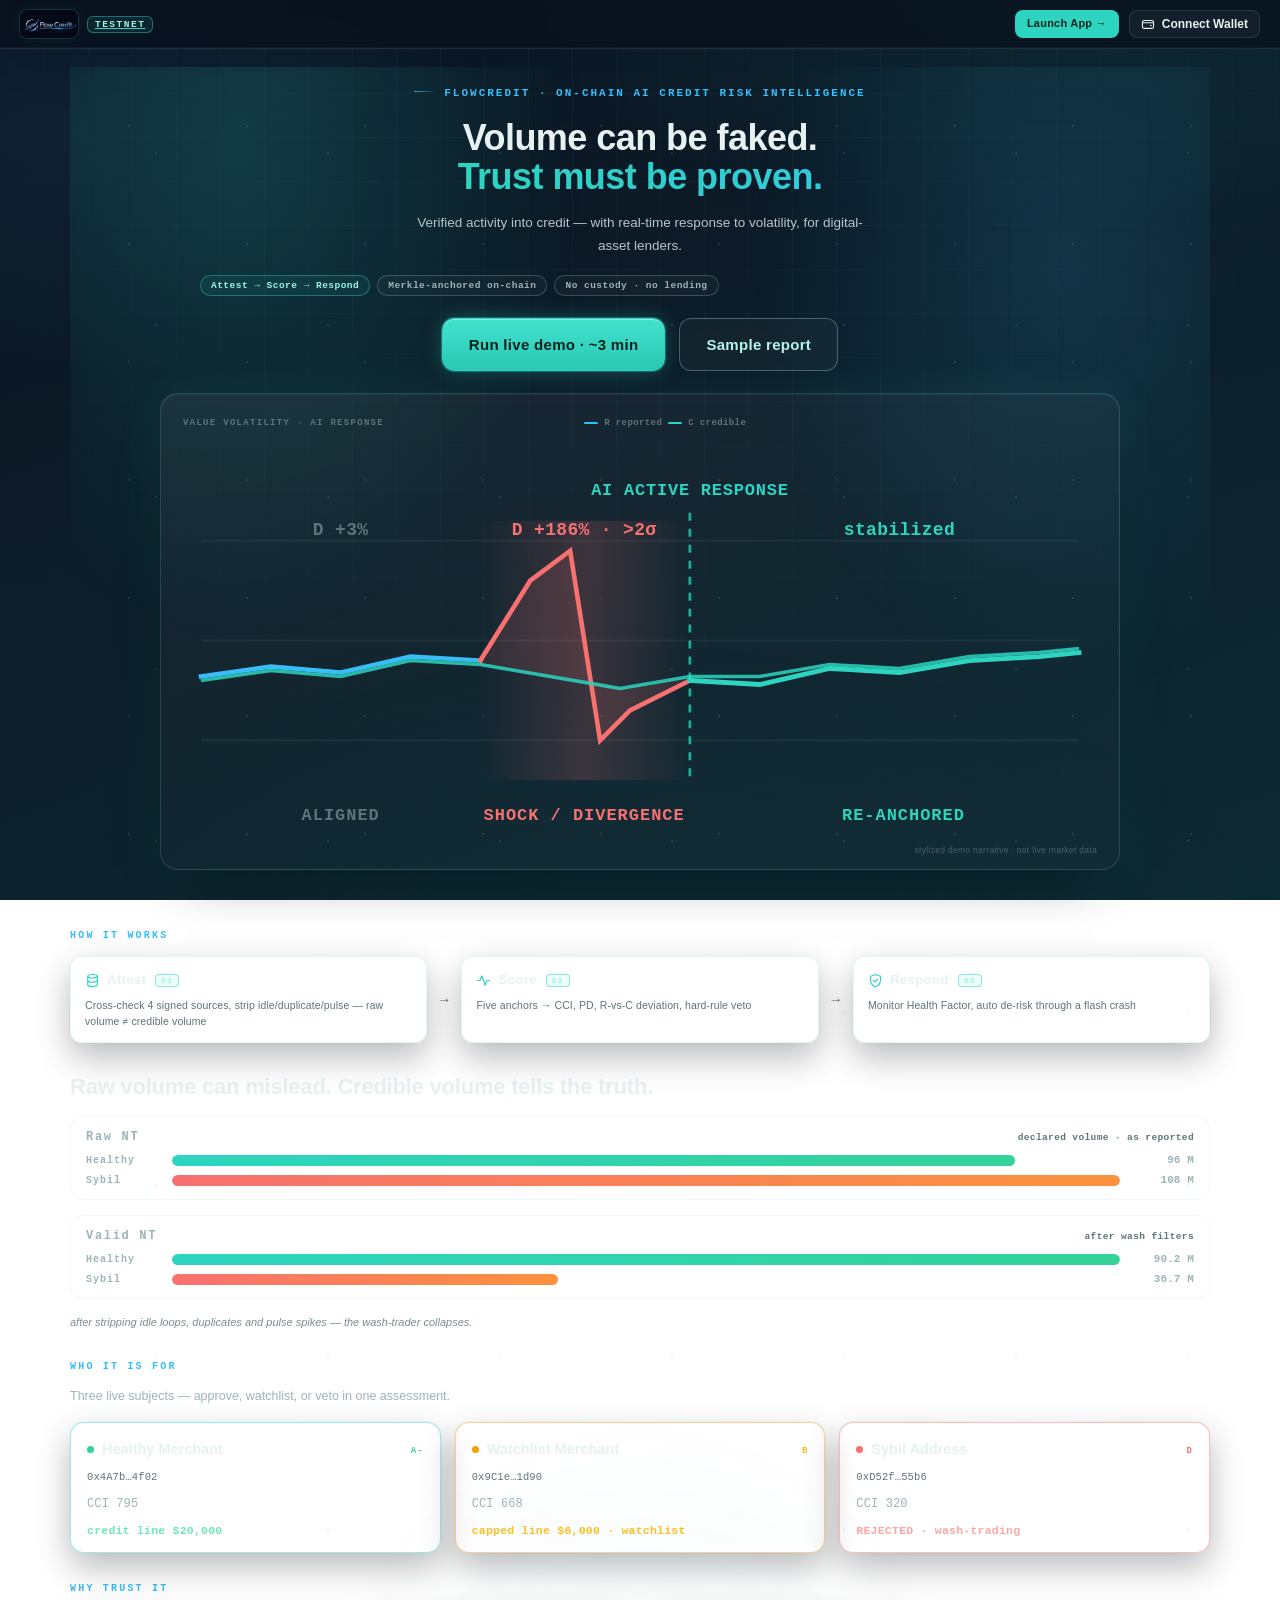
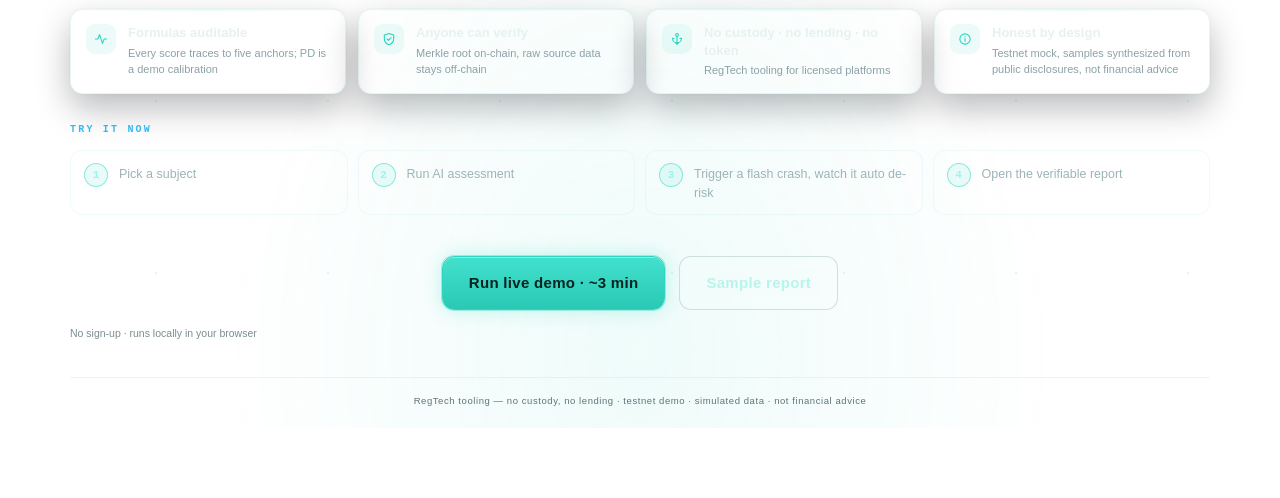
==== commit c419aca5: "[autosync] 2026-09-05 21:27:39 (4 files) assets/js/view-ai.js assets/js/view-report.js assets/js/vie" ====
--- a/index.html
+++ b/index.html
@@ -22,6 +22,8 @@
 <script src="assets/js/view-report.js"></script>
 <script src="assets/js/view-workspace.js"></script>
 <script src="assets/js/view-account.js"></script>
+<script src="assets/js/ai-ledger.js"></script>
+<script src="assets/js/view-ai.js"></script>
 <script src="assets/js/app.js"></script>
 </body>
 </html>
--- a/assets/styles.css
+++ b/assets/styles.css
@@ -1535,3 +1535,391 @@
   .ws-task-t{font-size:14.5px}
   .ws-ledgers{grid-template-columns:1fr}
 }
+
+/* ===== P0 completeness patch ===== */
+.src-tagline{display:flex;flex-wrap:wrap;align-items:center;gap:6px;min-width:0}
+.src-card .src-tag{display:inline-flex;align-items:center;margin:0}
+.src-card .src-issue{display:inline-flex;align-items:center;gap:5px;
+  font:600 9px var(--mono);line-height:1.45;padding:2px 7px 2px 6px;
+  border-left:3px solid var(--amber);border-radius:4px;
+  color:#FDE68A;background:rgba(245,158,11,.1)}
+.src-card .src-issue.bad{color:#FECACA;background:rgba(248,113,113,.1);
+  border-left-color:var(--red)}
+.src-card.has-issue-warn{border-color:rgba(245,158,11,.28)}
+.src-card.has-issue-bad{border-color:rgba(248,113,113,.32)}
+.modal-note{color:var(--text3);font-size:10.5px;line-height:1.6;
+  margin:10px 0 0;font-style:italic}
+
+/* ===== W3 pack A: web3 realism ===== */
+.chip.subj-addr{font:600 10.5px var(--mono);letter-spacing:.02em;color:#BAE6FD;
+  border-color:rgba(56,189,248,.3);background:rgba(56,189,248,.07)}
+.tx-status{display:flex;align-items:center;gap:8px;min-height:30px;margin:0 0 10px;
+  font:600 11.5px var(--mono);letter-spacing:.02em;color:var(--text2);
+  border:1px solid var(--line);border-radius:9px;padding:6px 11px;
+  background:rgba(0,0,0,.18);transition:color .25s,border-color .25s}
+.tx-status:empty{display:none}
+.tx-sign{color:#FDE68A;border-color:rgba(245,158,11,.42)}
+.tx-sub{color:#BAE6FD;border-color:rgba(56,189,248,.42)}
+.tx-mine{color:#99F6E4;border-color:rgba(45,212,191,.42)}
+.tx-conf{color:#A7F3D0;border-color:rgba(52,211,153,.45)}
+.proof-panel{margin:2px 0 14px;padding:12px;border:1px solid rgba(52,211,153,.3);
+  border-radius:12px;background:rgba(52,211,153,.04)}
+.proof-bar{display:flex;align-items:center;gap:9px;flex-wrap:wrap}
+.proof-bar b{font-size:13px;color:#D1FAE5}
+.proof-bar svg{width:14px;height:14px;color:var(--green)}
+.proof-note{font:600 9px var(--mono);letter-spacing:.06em;color:var(--text3)}
+.proof-bar .spacer{flex:1}
+.proof-leaves{display:flex;gap:6px;flex-wrap:wrap;margin:10px 0 4px}
+.pf-chip{display:inline-flex;align-items:center;gap:6px;border:1px solid var(--line);
+  background:var(--card2);color:var(--text2);font:600 10.5px var(--mono);
+  padding:5px 10px;border-radius:8px;cursor:pointer;
+  transition:border-color .2s,color .2s,background .2s}
+.pf-chip svg{width:11px;height:11px;color:var(--text3)}
+.pf-chip:hover{color:var(--text)}
+.pf-chip.on{color:#99F6E4;border-color:rgba(45,212,191,.55);background:rgba(45,212,191,.12)}
+.pf-chip.on svg{color:var(--teal)}
+.proof-out{margin-top:8px;display:flex;flex-direction:column;gap:5px}
+.pf-row{display:grid;grid-template-columns:34px minmax(0,1fr) auto 16px auto;
+  gap:8px;align-items:center;padding:5px 9px;border:1px solid var(--line-soft);
+  border-radius:8px;background:rgba(255,255,255,.02);font-size:10.5px;
+  animation:pfIn .28s ease-out both}
+@keyframes pfIn{from{opacity:0;transform:translateY(2px)}to{opacity:1;transform:none}}
+.pf-tag{font:700 9px var(--mono);letter-spacing:.1em;color:var(--teal);text-transform:uppercase}
+.pf-op{color:var(--text2);font-size:11px;min-width:0;overflow-wrap:anywhere}
+.pf-h{font-family:var(--mono);color:#9DB4B8;min-width:0;overflow-wrap:anywhere}
+.pf-arr{color:var(--teal);font-weight:700;text-align:center}
+.pf-par{color:#BAE6FD}
+.pf-idle{color:var(--text3);font-size:11px;padding:6px 2px}
+.pf-idle svg{width:12px;height:12px;vertical-align:-2px}
+.pf-final{display:inline-flex;align-items:center;gap:7px;font:700 11.5px var(--mono);
+  padding:8px 11px;border-radius:8px;margin-top:3px}
+.pf-final svg{width:13px;height:13px}
+.pf-ok{color:#A7F3D0;border:1px solid rgba(52,211,153,.5);background:rgba(52,211,153,.08)}
+.pf-bad{color:#FECACA;border:1px solid rgba(248,113,113,.5);background:rgba(248,113,113,.08)}
+.arch summary{cursor:pointer;list-style:none;display:flex;align-items:center;gap:9px;
+  font-weight:750;font-size:13.5px;color:var(--text);padding:2px 0}
+.arch summary::-webkit-details-marker{display:none}
+.arch summary svg{width:14px;height:14px;color:var(--blue)}
+.arch[open] summary{color:#BAE6FD}
+.arch-body{display:flex;flex-direction:column;gap:12px;padding-top:11px}
+.arch-flow{display:flex;align-items:stretch;gap:6px;flex-wrap:wrap}
+.arch-node{flex:1 1 168px;display:flex;flex-direction:column;gap:5px;min-width:0;
+  border:1px solid var(--line);border-radius:11px;background:var(--card2);padding:10px 11px}
+.arch-ic{display:inline-flex;color:var(--blue)}
+.arch-ic svg{width:13px;height:13px}
+.arch-t{font-weight:650;font-size:11.5px;color:var(--text);line-height:1.45}
+.arch-now{font:600 9px var(--mono);letter-spacing:.04em;color:var(--amber)}
+.arch-prod{font:600 9px var(--mono);letter-spacing:.04em;color:var(--teal)}
+.arch-arrow{align-self:center;color:var(--text3);font-weight:700;font-size:14px;flex:none}
+pre.arch-pre{margin:0;padding:11px 13px;border:1px solid var(--line-soft);border-radius:10px;
+  background:rgba(0,0,0,.3);color:#9DB4B8;font:10.5px/1.65 var(--mono);
+  white-space:pre-wrap;overflow-wrap:anywhere;max-height:230px;overflow:auto}
+.seg-addr{display:block;font:600 8.5px var(--mono);letter-spacing:.04em;
+  color:var(--text3);margin-top:1px;text-transform:none}
+.seg-btn.on .seg-addr{color:rgba(214,249,244,.62)}
+.net-badge{font:600 8.5px var(--mono);letter-spacing:.12em;text-transform:uppercase;
+  color:#99F6E4;border:1px solid rgba(45,212,191,.45);background:rgba(45,212,191,.1);
+  padding:1px 6px;border-radius:5px;margin-left:8px;flex:none}
+.wallet-btn[disabled]{opacity:.62;cursor:progress}
+@media (max-width:560px){
+  .pf-row{grid-template-columns:max-content minmax(0,1fr);row-gap:2px}
+  .pf-arr{display:none}
+  .pf-h{grid-column:2}
+}
+@media (prefers-reduced-motion:reduce){
+  .tx-status,.pf-chip,.pf-row{transition:none;animation:none}
+}
+
+/* ============================================================
+   Landing rebuild + visual polish — appended only (S0–S5).
+   All earlier selectors untouched; same-specificity overrides win.
+   ============================================================ */
+.shell.is-landing .content{position:relative;isolation:isolate}
+.shell.is-landing .content::before{content:"";position:absolute;inset:0;pointer-events:none;z-index:0;
+  background:
+    radial-gradient(560px 300px at 16% -6%,rgba(45,212,191,.08),transparent 70%),
+    radial-gradient(540px 340px at 96% 6%,rgba(56,189,248,.07),transparent 70%),
+    linear-gradient(rgba(120,200,205,.045) 1px,transparent 1px),
+    linear-gradient(90deg,rgba(120,200,205,.045) 1px,transparent 1px);
+  background-size:auto,auto,44px 44px,44px 44px;
+  -webkit-mask-image:radial-gradient(ellipse 90% 66% at 50% -4%,#000 0%,transparent 74%);
+  mask-image:radial-gradient(ellipse 90% 66% at 50% -4%,#000 0%,transparent 74%)}
+.ld-page{position:relative;z-index:1}
+
+/* S0 hero copy */
+.ld-hero-copy .ld-eyebrow{margin-bottom:4px}
+.ld-hero-copy .ld-h1{font-size:36px;letter-spacing:-.015em}
+.ld-hero-copy .ld-sub{font-size:13.5px;color:#B7C6C9;max-width:470px}
+.ld-trust{display:flex;flex-wrap:wrap;gap:7px;margin-top:17px}
+.ld-tchip{border:1px solid rgba(157,180,184,.3);background:rgba(255,255,255,.028);
+  color:#9DB4B8;font:600 9.5px var(--mono);letter-spacing:.05em;
+  padding:4px 10px;border-radius:999px;white-space:nowrap}
+.ld-tchip:first-child{color:#99F6E4;border-color:rgba(45,212,191,.4);background:rgba(45,212,191,.07)}
+.ld-hero-copy .ld-cta-row{margin-top:22px}
+
+/* S1–S5 shared section frame + stagger reveal */
+.ld-sec{display:flex;flex-direction:column;gap:15px}
+.ld-reveal .ld-sec{opacity:0;transform:translateY(10px)}
+.ld-reveal.ld-go .ld-sec{opacity:1;transform:none;
+  transition:opacity .3s ease-out,transform .3s ease-out}
+.ld-kicker{font:600 10px var(--mono);letter-spacing:2.2px;color:#38BDF8}
+.ld-sec-title{margin:0;font:800 22px/1.3 var(--sans);color:var(--text);letter-spacing:-.01em;
+  max-width:640px}
+.ld-sec-line{font-size:12.5px;color:#9DB4B8}
+
+/* S1 pipes — glass upgrade + hover affordance */
+.ld-sec .ld-pipe,.ld-sec .ld-case,.ld-sec .ld-tcard{
+  background:linear-gradient(180deg,rgba(255,255,255,.045),rgba(255,255,255,.018));
+  box-shadow:0 14px 34px rgba(3,8,16,.28),0 0 0 1px rgba(120,200,205,.05),inset 0 1px 0 rgba(255,255,255,.05);
+  position:relative;overflow:hidden}
+.ld-sec .ld-pipe::before,.ld-sec .ld-case::before,.ld-sec .ld-tcard::before{
+  content:"";position:absolute;left:0;right:0;top:0;height:1px;pointer-events:none;
+  background:linear-gradient(90deg,transparent,rgba(214,249,244,.55),transparent)}
+.ld-sec .ld-pipe:hover,.ld-sec .ld-case:hover,.ld-sec .ld-tcard:hover{
+  transform:translateY(-2px);box-shadow:0 18px 42px rgba(3,8,16,.4),
+    0 0 26px rgba(45,212,191,.08),inset 0 1px 0 rgba(255,255,255,.06);
+  transition:transform .2s ease,box-shadow .2s ease,border-color .2s ease,background .2s ease}
+.ld-sec .ld-pipe .ld-pipe-badge{font:700 8px var(--mono);color:#99F6E4;
+  border-color:rgba(45,212,191,.5);background:rgba(45,212,191,.08)}
+
+/* S2 credible-volume inversion bars */
+.ld-cmp{display:flex;flex-direction:column;gap:8px;
+  border:1px solid var(--line-soft);border-radius:13px;
+  background:linear-gradient(180deg,rgba(255,255,255,.03),rgba(255,255,255,.012));
+  padding:13px 15px;box-shadow:inset 0 1px 0 rgba(255,255,255,.04)}
+.ld-cmp-head{display:flex;align-items:baseline;justify-content:space-between;
+  gap:10px;flex-wrap:wrap;margin-bottom:2px}
+.ld-cmp-head>span:first-child{font:700 12px var(--mono);letter-spacing:.14em;color:var(--text2)}
+.ld-cmp-note{font:600 9.5px var(--mono);letter-spacing:.04em;color:var(--text3)}
+.ld-cmp-row{display:grid;grid-template-columns:76px minmax(0,1fr) 64px;
+  gap:10px;align-items:center}
+.ld-cmp-k{font:700 10px var(--mono);letter-spacing:.1em;color:#9DB4B8}
+.ld-cmp-track{display:block;height:11px;border-radius:99px;background:rgba(255,255,255,.05);
+  overflow:hidden;min-width:0}
+.ld-bar{display:block;height:100%;width:0;border-radius:99px;
+  transition:width .28s ease-out}
+.ld-bar-good{background:linear-gradient(90deg,#2DD4BF,#34D399)}
+.ld-bar-bad{background:linear-gradient(90deg,#F87171,#FB923C)}
+.ld-cmp-v{font:600 11px var(--mono);color:var(--text2);text-align:right}
+.ld-cmp-foot{margin:0;font-size:11px;color:#7B8D91;font-style:italic}
+
+/* S3 live subjects */
+.ld-case-watch{border-color:rgba(245,158,11,.45);background:rgba(245,158,11,.04)}
+.ld-case-watch:hover{border-color:#F59E0B}
+.ld-case-watch .ld-case-badge{color:#FBBF24}
+.ld-case-t{display:inline-flex;align-items:center;gap:8px;min-width:0;
+  font-weight:750;font-size:14.5px;color:var(--text);
+  overflow:hidden;text-overflow:ellipsis;white-space:nowrap}
+.ld-dot{width:7px;height:7px;border-radius:50%;display:inline-block;flex:none;
+  box-shadow:0 0 8px currentColor}
+.ld-case-addr{font-size:10.5px;color:var(--text3);overflow:hidden;
+  text-overflow:ellipsis;white-space:nowrap}
+.ld-case-cci{font-size:12px;color:var(--text2)}
+.ld-case-line{font:700 11.5px var(--mono);letter-spacing:.02em;margin-top:2px}
+.ld-case-line.ok{color:#6EE7B7}
+.ld-case-line.warn{color:#FBBF24}
+.ld-case-line.rej{color:#FCA5A5}
+
+/* S4 trust grid */
+.ld-tgrid{display:grid;grid-template-columns:repeat(auto-fit,minmax(230px,1fr));
+  gap:12px}
+.ld-tcard{display:flex;gap:12px;align-items:flex-start;
+  border:1px solid var(--line);border-radius:13px;padding:14px 15px}
+.ld-tcard-ic{flex:none;width:30px;height:30px;border-radius:9px;
+  display:inline-flex;align-items:center;justify-content:center;
+  background:rgba(45,212,191,.09);color:#2DD4BF}
+.ld-tcard-ic svg{width:14px;height:14px}
+.ld-tcard-b{display:flex;flex-direction:column;gap:3px;min-width:0}
+.ld-tcard-b b{font-size:13px;color:var(--text);font-weight:700;line-height:1.35}
+.ld-tcard-s{font-size:11px;color:#8CA2A6;line-height:1.5}
+
+/* S5 numbered steps + closing CTA */
+.ld-nsteps{display:grid;grid-template-columns:repeat(auto-fit,minmax(190px,1fr));
+  gap:10px}
+.ld-nstep{display:flex;gap:11px;align-items:flex-start;
+  border:1px solid var(--line-soft);border-radius:12px;
+  background:rgba(255,255,255,.02);padding:12px 13px}
+.ld-nnum{flex:none;width:24px;height:24px;border-radius:50%;
+  display:inline-flex;align-items:center;justify-content:center;
+  font:700 11px var(--mono);color:#99F6E4;
+  border:1px solid rgba(45,212,191,.5);background:rgba(45,212,191,.1)}
+.ld-nstep-t{font-size:12.5px;color:var(--text2);line-height:1.5;padding-top:2px}
+.ld-cta-note{margin:0;font-size:10.5px;color:#7B8D91}
+
+@media (max-width:560px){
+  .ld-hero-copy .ld-h1{font-size:30px}
+  .ld-cmp-row{grid-template-columns:64px minmax(0,1fr) 58px;gap:8px}
+  .ld-sec-title{font-size:19px}
+  .ld-tgrid{grid-template-columns:1fr}
+}
+@media (max-width:420px){
+  .ld-cmp-row{grid-template-columns:1fr;gap:4px 8px}
+  .ld-cmp-k{grid-column:1}
+  .ld-cmp-track{grid-column:1/-1;grid-row:2}
+  .ld-cmp-v{grid-column:3;grid-row:1;text-align:right}
+  .ld-nsteps{grid-template-columns:1fr}
+  .ld-hero-copy .ld-h1{font-size:26px}
+  .ld-hero-copy .ld-sub{font-size:12px}
+  .ld-trust{gap:6px}
+  .ld-tchip{font-size:8.5px;padding:3px 8px}
+}
+@media (prefers-reduced-motion:reduce){
+  .ld-reveal .ld-sec,.ld-sec{opacity:1 !important;transform:none !important;
+    transition:none !important}
+  .ld-bar{transition:none !important}
+}
+
+/* ============================================================
+   Brand logo swap (assets/img/logo.png) — appended only.
+   Height-driven image so every call site keeps its former size;
+   width auto preserves the 1206:583 lockup ratio.
+   ============================================================ */
+.lc-logo{display:inline-block;vertical-align:middle;border-radius:8px;
+  object-fit:contain;box-shadow:0 0 0 1px rgba(120,200,205,.16),0 0 18px rgba(45,212,191,.07)}
+.brand .lc-logo{height:28px;width:auto;border-radius:7px}
+.rpt-brand .lc-logo{height:22px;width:auto;border-radius:6px}
+.rc-brand .lc-logo{height:17px;width:auto;border-radius:5px;margin-right:2px}
+.rpt-brand-sub,.rpt-brand-side{vertical-align:middle}
+@media (max-width:420px){
+  .brand .lc-logo{height:24px;border-radius:6px}
+}
+
+/* ===== pre-event: read-only assessment dictionary card (P1) ===== */
+.dict-card{display:flex;flex-direction:column;gap:13px}
+.dict-head{display:flex;align-items:baseline;justify-content:space-between;
+  gap:8px 14px;flex-wrap:wrap}
+.dict-title{font-weight:750;font-size:15px;color:var(--text);letter-spacing:.01em}
+.dict-sub{font:600 9.5px var(--mono);color:var(--text3);letter-spacing:.05em}
+.dict-layers{display:grid;grid-template-columns:repeat(auto-fit,minmax(205px,1fr));
+  gap:10px}
+.dict-layer{display:flex;flex-direction:column;gap:4px;min-width:0;
+  border:1px solid var(--line-soft);border-radius:12px;padding:11px 13px;
+  background:rgba(255,255,255,.02);
+  transition:transform .2s ease,border-color .2s ease,background .2s ease}
+.dict-layer:hover{transform:translateY(-1px);background:rgba(255,255,255,.045)}
+.dict-l-top{display:flex;align-items:baseline;justify-content:space-between;
+  gap:8px;min-width:0}
+.dict-l-top b{font-weight:750;font-size:12.5px;color:var(--text);line-height:1.35;
+  min-width:0;overflow-wrap:anywhere}
+.dict-l-count{font:700 9.5px var(--mono);white-space:nowrap;letter-spacing:.04em}
+.dict-l-sub{font-size:10.5px;color:#8CA2A6;line-height:1.5;min-width:0;
+  overflow-wrap:anywhere}
+.dict-l-note{font:600 9px var(--mono);letter-spacing:.02em;line-height:1.5;
+  color:var(--text3);min-width:0;overflow-wrap:anywhere}
+.dict-layer-l1{border-color:rgba(45,212,191,.3)}
+.dict-layer-l1 .dict-l-count{color:#2DD4BF}
+.dict-layer-l2{border-color:rgba(56,189,248,.3)}
+.dict-layer-l2 .dict-l-count{color:#38BDF8}
+.dict-layer-l3{border-color:rgba(245,158,11,.3)}
+.dict-layer-l3 .dict-l-count{color:#F59E0B}
+.dict-domains{display:flex;flex-wrap:wrap;gap:7px}
+.dict-dom{display:inline-flex;align-items:center;gap:6px;min-width:0;
+  font:600 10.5px var(--sans);color:var(--text2);
+  border:1px solid var(--line-soft);border-radius:999px;
+  background:rgba(255,255,255,.025);padding:3px 10px;
+  transition:border-color .2s ease,color .2s ease,background .2s ease}
+.dict-dom:hover{border-color:rgba(120,200,205,.4);color:var(--text)}
+.dict-dom b{font:700 9.5px var(--mono);letter-spacing:.06em;color:var(--teal)}
+.dict-dom i{font-style:normal;font:700 10px var(--mono);color:#9DB4B8}
+.dict-quote{margin:0;font-style:italic;font-size:11.5px;color:#8CA2A6;
+  line-height:1.65;max-width:820px}
+.dict-details{border:1px solid var(--line-soft);border-radius:11px;
+  background:rgba(0,0,0,.14);overflow:hidden}
+.dict-details summary{cursor:pointer;list-style:none;
+  font:600 10.5px var(--mono);letter-spacing:.04em;color:#B7C6C9;
+  padding:9px 13px;user-select:none}
+.dict-details summary::-webkit-details-marker{display:none}
+.dict-details summary:hover{color:#D6F9F4}
+.dict-details[open] summary{border-bottom:1px dashed rgba(120,200,205,.16);
+  color:#D6F9F4}
+.dict-groups{display:grid;grid-template-columns:repeat(auto-fit,minmax(240px,1fr));
+  gap:12px 18px;padding:11px 13px 13px}
+.dict-group{min-width:0}
+.dict-group-t{font:700 9.5px var(--mono);letter-spacing:.12em;color:var(--text3);
+  padding:2px 0 6px}
+.dict-row{display:flex;align-items:center;gap:10px;min-width:0;
+  padding:3px 0;border-bottom:1px dashed rgba(120,200,205,.08)}
+.dict-row:last-child{border-bottom:0}
+.dict-label{font-size:12px;color:var(--text);min-width:0;
+  overflow-wrap:anywhere}
+.dict-id{font:600 11px var(--mono);font-variant-numeric:tabular-nums;
+  color:var(--text3);flex:none}
+.dict-row .tag{margin-left:auto;flex:none}
+.dict-foot{font-size:9.5px;color:#5E7478;letter-spacing:.03em;line-height:1.5}
+@media (max-width:560px){
+  .dict-layers{grid-template-columns:1fr}
+}
+@media (max-width:420px){
+  .dict-groups{grid-template-columns:1fr}
+  .dict-row{flex-wrap:wrap;row-gap:2px}
+  .dict-row .dict-id{flex-basis:100%}
+}
+@media (prefers-reduced-motion:reduce){
+  .dict-layer,.dict-dom{transition:none !important;transform:none !important}
+}
+
+/* ============================================================
+   P1 premium polish — ambient depth, refined surfaces & type.
+   Appended only; same design tokens; no logic/behavior change.
+   ============================================================ */
+
+/* ---- ambient backdrop: engineering grid + aurora (token-only) ---- */
+body::before{content:"";position:fixed;inset:0;z-index:-1;pointer-events:none;
+  background-image:linear-gradient(rgba(120,200,205,.026) 1px,transparent 1px),
+                   linear-gradient(90deg,rgba(120,200,205,.026) 1px,transparent 1px);
+  background-size:42px 42px;
+  -webkit-mask-image:radial-gradient(920px 620px at 50% 0%,rgba(0,0,0,.55),transparent 78%);
+  mask-image:radial-gradient(920px 620px at 50% 0%,rgba(0,0,0,.55),transparent 78%)}
+body::after{content:"";position:fixed;inset:0;z-index:-1;pointer-events:none;
+  background:
+    radial-gradient(1100px 500px at 84% -8%,rgba(45,212,191,.10),transparent 62%),
+    radial-gradient(820px 440px at 6% 14%,rgba(56,189,248,.08),transparent 60%),
+    radial-gradient(1000px 560px at 52% 112%,rgba(14,42,51,.8),transparent 64%)}
+
+/* ---- typography refinement ---- */
+h1,h2,h3{text-wrap:balance}
+.ld-h1{letter-spacing:-.012em}
+.ld-eyebrow{letter-spacing:2px}
+.ld-eyebrow::before{content:"";width:22px;height:1px;margin-right:8px;display:inline-block;vertical-align:4px;
+  background:linear-gradient(90deg,rgba(56,189,248,.85),rgba(56,189,248,0))}
+.ld-slogan{text-shadow:0 0 26px rgba(45,212,191,.38)}
+
+/* ---- layered surfaces ---- */
+.card{box-shadow:inset 0 1px 0 rgba(255,255,255,.045),0 16px 44px -22px rgba(2,8,16,.85)}
+.ld-hero-card{background:linear-gradient(165deg,rgba(255,255,255,.055),rgba(255,255,255,.018) 58%);
+  box-shadow:inset 0 1px 0 rgba(255,255,255,.06),0 0 46px rgba(45,212,191,.09),0 22px 50px -26px rgba(2,8,16,.9)}
+.ld-pipe,.ld-case,.ld-chain,.ln-card,.hb-bar{box-shadow:inset 0 1px 0 rgba(255,255,255,.04),0 14px 36px -22px rgba(2,8,16,.75)}
+
+/* ---- per-accent hover glows ---- */
+.ld-case,.ld-pipe{transition:transform .2s cubic-bezier(.2,.7,.3,1),border-color .25s,background .25s,box-shadow .25s}
+.ld-case:hover,.ld-pipe:hover{transform:translateY(-2px)}
+.ld-case-ok:hover{box-shadow:inset 0 1px 0 rgba(255,255,255,.05),0 0 0 1px rgba(45,212,191,.32),0 18px 42px -16px rgba(45,212,191,.28)}
+.ld-case-rej:hover{box-shadow:inset 0 1px 0 rgba(255,255,255,.05),0 0 0 1px rgba(248,113,113,.32),0 18px 42px -16px rgba(248,113,113,.28)}
+.ld-pipe-teal:hover{box-shadow:inset 0 1px 0 rgba(255,255,255,.05),0 0 0 1px rgba(45,212,191,.35),0 16px 38px -16px rgba(45,212,191,.26)}
+.ld-pipe-blue:hover{box-shadow:inset 0 1px 0 rgba(255,255,255,.05),0 0 0 1px rgba(56,189,248,.35),0 16px 38px -16px rgba(56,189,248,.26)}
+
+/* ---- primary controls ---- */
+.ld-btn-primary{background:linear-gradient(180deg,#41E1CE,#2BC9B4);
+  box-shadow:inset 0 1px 0 rgba(255,255,255,.38),0 0 0 1px rgba(45,212,191,.35),0 0 20px rgba(45,212,191,.28);
+  transition:transform .2s cubic-bezier(.2,.7,.3,1),box-shadow .25s,background .25s}
+.ld-btn-primary:hover{background:linear-gradient(180deg,#5EEAD4,#38D9C3);
+  box-shadow:inset 0 1px 0 rgba(255,255,255,.45),0 0 0 1px rgba(45,212,191,.5),0 0 30px rgba(45,212,191,.45)}
+.ld-btn-ghost{background:rgba(255,255,255,.03);backdrop-filter:blur(6px)}
+.ld-btn-ghost:hover{box-shadow:0 0 24px rgba(45,212,191,.16)}
+
+/* ---- chrome (topbar / tabs / toasts / scrollbar) ---- */
+.topbar{box-shadow:inset 0 -1px 0 rgba(120,200,205,.05),0 12px 34px -24px rgba(2,8,16,.9)}
+.nav-tab.on{box-shadow:inset 0 1px 0 rgba(255,255,255,.06),0 0 18px rgba(45,212,191,.12)}
+.seg-btn.on{box-shadow:inset 0 1px 0 rgba(255,255,255,.08),0 2px 8px rgba(45,212,191,.18),inset 0 0 0 1px rgba(45,212,191,.4)}
+.toast{box-shadow:0 14px 40px -14px rgba(2,8,16,.9),inset 0 1px 0 rgba(255,255,255,.05)}
+:focus-visible{outline:2px solid var(--teal);outline-offset:2px;box-shadow:0 0 0 5px rgba(45,212,191,.12)}
+::-webkit-scrollbar{width:10px;height:10px}
+::-webkit-scrollbar-track{background:transparent}
+::-webkit-scrollbar-thumb{background:rgba(120,200,205,.16);border-radius:8px;border:2px solid rgba(11,18,32,1);background-clip:padding-box}
+::-webkit-scrollbar-thumb:hover{background:rgba(120,200,205,.3);background-clip:padding-box}
+html{scrollbar-color:rgba(120,200,205,.28) transparent}
+
+/* ---- reduced motion ---- */
+@media (prefers-reduced-motion:reduce){
+  .ld-case,.ld-pipe,.ld-btn,.ld-btn-primary{transition:none !important;transform:none !important}
+}
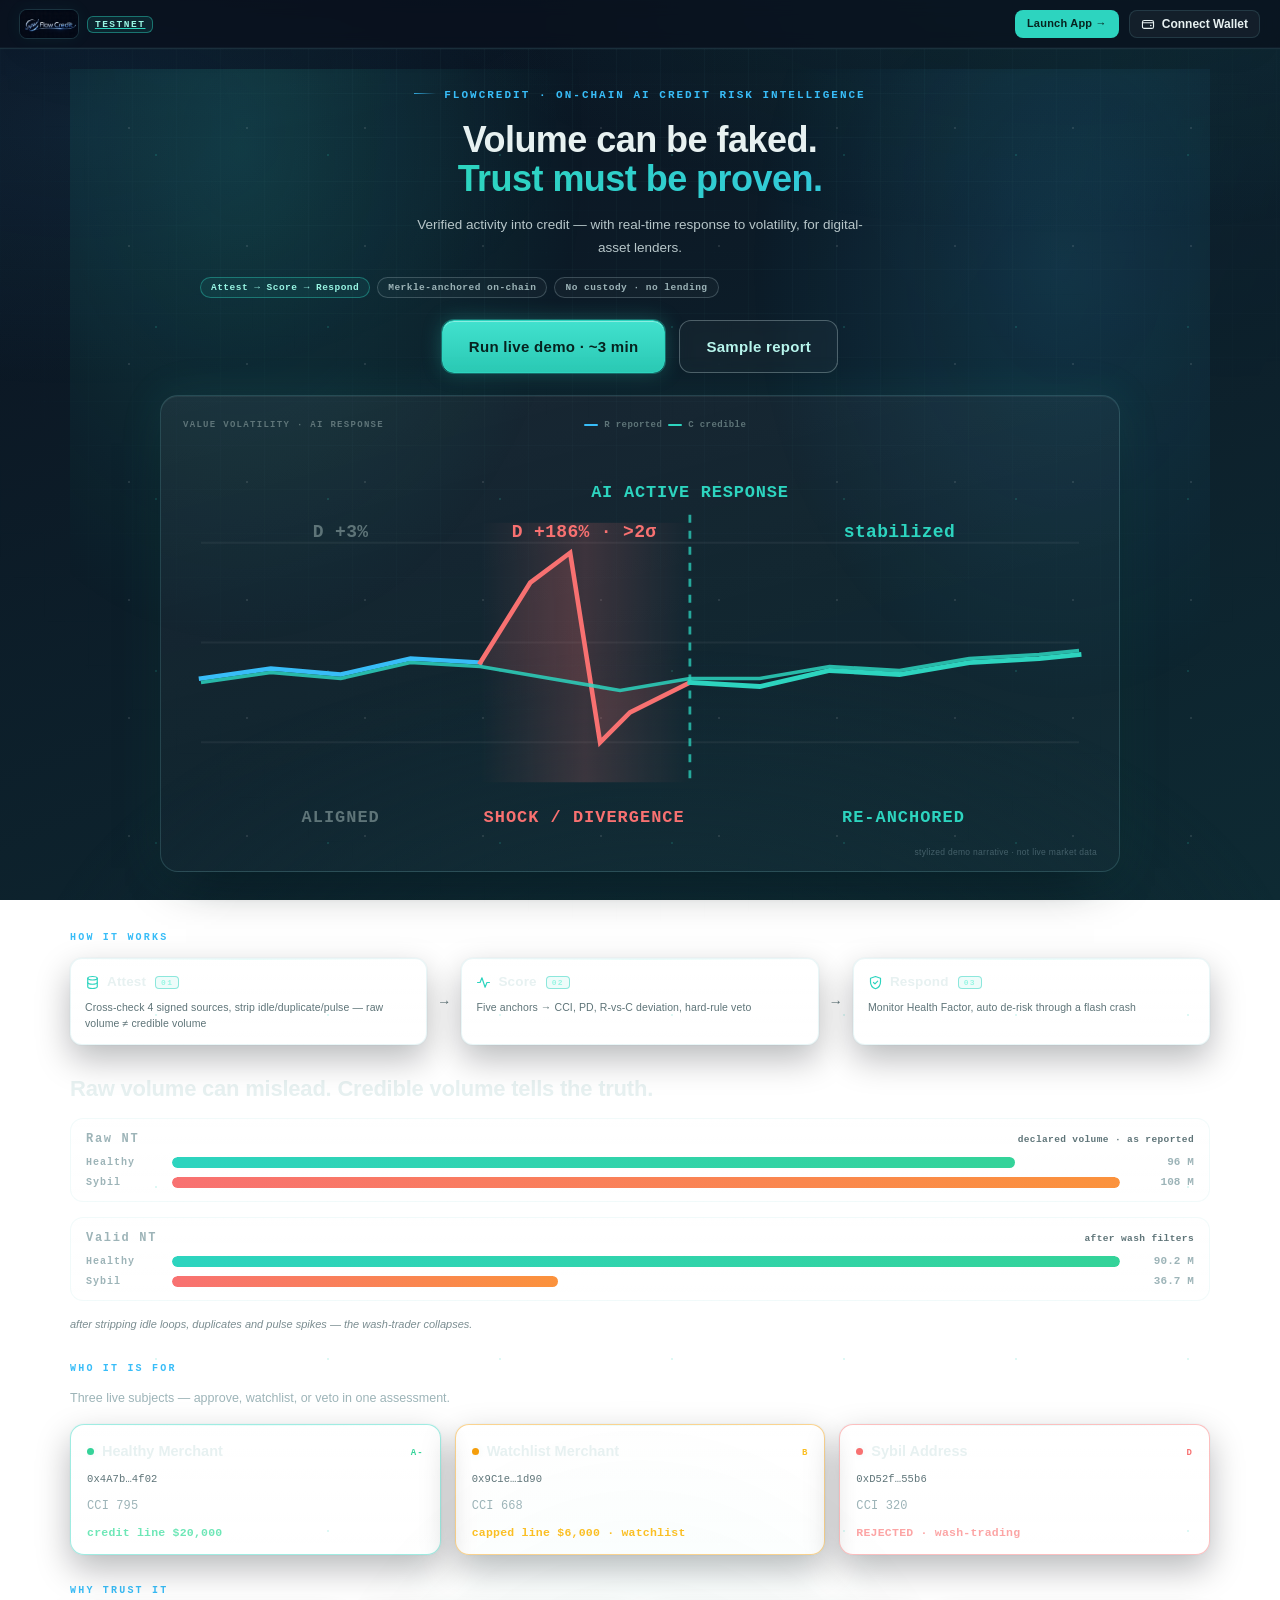
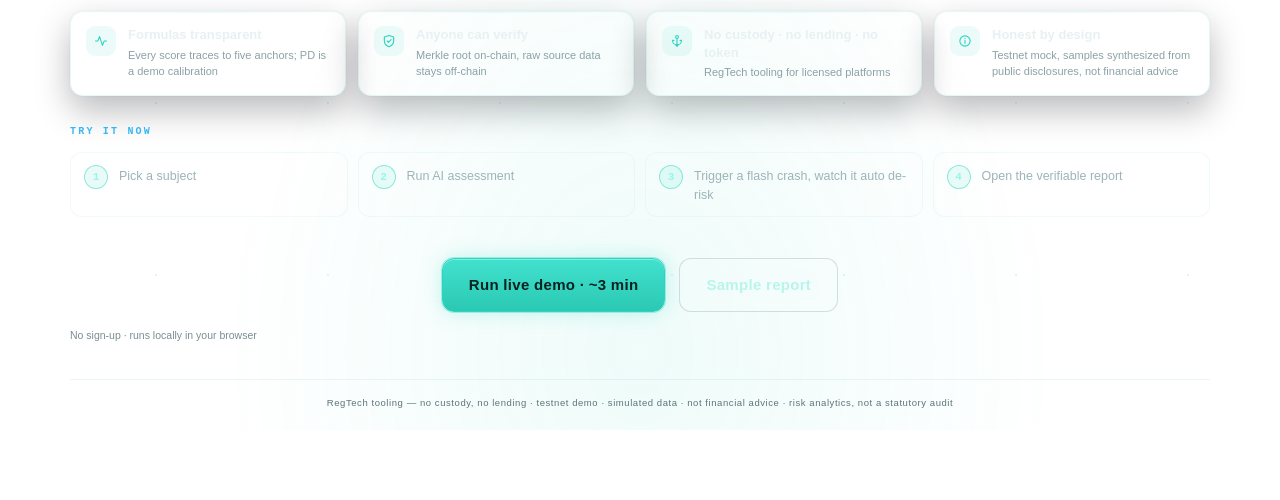
==== commit 7c7654a6: "[autosync] 2026-09-05 22:57:50 (2 files) assets/styles.css index.html" ====
--- a/index.html
+++ b/index.html
@@ -24,6 +24,7 @@
 <script src="assets/js/view-account.js"></script>
 <script src="assets/js/ai-ledger.js"></script>
 <script src="assets/js/view-ai.js"></script>
+<script src="assets/js/view-ai-live.js"></script>
 <script src="assets/js/app.js"></script>
 </body>
 </html>
--- a/assets/styles.css
+++ b/assets/styles.css
@@ -1923,3 +1923,118 @@
 @media (prefers-reduced-motion:reduce){
   .ld-case,.ld-pipe,.ld-btn,.ld-btn-primary{transition:none !important;transform:none !important}
 }
+
+/* ============================================================
+   AI verdict panel (offline ledger display, view-ai.js)
+   Appended only; token colors only; no animation.
+   ============================================================ */
+.ai-panel{margin-top:16px}
+.ai-card{background:var(--card);border:1px solid var(--line);border-left:3px solid var(--teal);
+  border-radius:14px;padding:13px 16px 12px;box-shadow:inset 0 1px 0 rgba(255,255,255,.04),0 14px 36px -22px rgba(2,8,16,.75)}
+.ai-head{display:flex;align-items:center;gap:10px;flex-wrap:wrap}
+.ai-title{font:700 9.5px var(--mono);letter-spacing:.14em;color:#99F6E4;
+  background:rgba(45,212,191,.08);border:1px solid rgba(45,212,191,.4);border-radius:6px;padding:3px 8px;white-space:nowrap}
+.ai-meta{font:600 9.5px var(--mono);letter-spacing:.04em;color:var(--text3)}
+.ai-rows{display:flex;flex-direction:column;gap:6px;margin-top:10px}
+.ai-row{display:flex;align-items:center;gap:9px 12px;flex-wrap:wrap;border:1px solid rgba(120,200,205,.14);
+  background:rgba(255,255,255,.02);border-radius:9px;padding:7px 11px}
+.ai-row.on{border-color:rgba(45,212,191,.42);background:rgba(45,212,191,.05)}
+.ai-row-l{font-weight:750;font-size:12px;color:var(--text);min-width:118px}
+.ai-badge{display:inline-flex;align-items:center;font:700 9px var(--mono);letter-spacing:.1em;
+  padding:2px 8px;border-radius:999px;border:1px solid;white-space:nowrap}
+.ai-ok{color:#34D399;border-color:rgba(52,211,153,.42);background:rgba(52,211,153,.08)}
+.ai-warn{color:#F59E0B;border-color:rgba(245,158,11,.42);background:rgba(245,158,11,.08)}
+.ai-rej{color:#F87171;border-color:rgba(248,113,113,.42);background:rgba(248,113,113,.08)}
+.ai-m{font:600 10.5px var(--mono);color:var(--text2);letter-spacing:.02em}
+.ai-m b{color:var(--text);font-weight:750}
+.ai-summary{display:flex;align-items:center;gap:9px 16px;flex-wrap:wrap;margin-top:10px}
+.ai-sub{font:700 9.5px var(--mono);letter-spacing:.12em;color:var(--text3);margin:12px 0 6px}
+.ai-table{width:100%;border-collapse:collapse}
+.ai-table td{font-size:11px;color:var(--text);padding:5px 7px;border-bottom:1px dashed rgba(120,200,205,.1);vertical-align:top}
+.ai-table td:first-child{font-weight:700;white-space:nowrap;width:96px}
+.ai-table td:nth-child(4){font:600 9.5px var(--mono);color:var(--text3);white-space:nowrap;width:44px}
+.ai-st{font:700 9px var(--mono);letter-spacing:.08em;padding:1px 6px;border-radius:4px}
+.ai-st.ai-ok{color:#34D399;background:rgba(52,211,153,.08);border-color:transparent}
+.ai-st.ai-warn{color:#F59E0B;background:rgba(245,158,11,.08)}
+.ai-st.ai-rej{color:#F87171;background:rgba(248,113,113,.08)}
+.ai-evid-line{font:600 9.5px var(--mono);letter-spacing:.02em;color:var(--text3);line-height:1.8;margin:0}
+.ai-evid{color:#7CB8E8;background:rgba(56,189,248,.07);border:1px solid rgba(56,189,248,.28);border-radius:5px;padding:1px 6px;display:inline-block;margin:0 6px 4px 0}
+.ai-flags{list-style:none;margin:0;padding:0;display:flex;flex-direction:column;gap:5px}
+.ai-flags li{font:600 10.5px var(--mono);color:#FECACA;letter-spacing:.02em;
+  background:rgba(248,113,113,.07);border:1px solid rgba(248,113,113,.3);border-radius:6px;padding:5px 9px}
+.ai-details{margin-top:12px;border-top:1px dashed rgba(120,200,205,.16);padding-top:9px}
+.ai-details summary{font:700 9.5px var(--mono);letter-spacing:.12em;color:var(--teal);cursor:pointer;outline:none}
+.ai-details[open] summary{margin-bottom:8px}
+.ai-trace{font-size:11.5px;color:var(--text2);line-height:1.65;margin:0}
+.ai-note{font-size:10px;color:var(--text3);letter-spacing:.02em;line-height:1.55;margin:10px 4px 0}
+@media (max-width:560px){
+  .ai-row{gap:7px 9px;padding:7px 9px}
+  .ai-row-l{flex-basis:100%;min-width:0}
+  .ai-m{font-size:10px}
+  .ai-meta{flex-basis:100%}
+  .ai-panel-report .ai-summary{gap:7px 10px}
+}
+
+/* ============================================================
+   Design skeleton unification (post-audit polish pack)
+   Appended only: demo flow spine + unified page head rhythm.
+   ============================================================ */
+.demo-flow{display:flex;align-items:center;justify-content:center;gap:4px;
+  padding:7px 14px;border-bottom:1px solid var(--line-soft);background:rgba(7,13,23,.34)}
+.df-step{font:600 9.5px var(--mono);letter-spacing:.14em;color:var(--text3);
+  padding:3px 10px;border:1px solid transparent;border-radius:999px;white-space:nowrap}
+.df-arrow{color:var(--text3);font:700 9px var(--mono);opacity:.55;padding:0 2px}
+.df-step.on{color:#B7F5EC;background:rgba(45,212,191,.09);border-color:rgba(45,212,191,.38)}
+.demo-flow.is-off{display:none}
+
+.content{max-width:1320px;padding:20px 22px 96px}
+.page-head{margin:2px 0 18px;padding-bottom:14px;border-bottom:1px solid var(--line-soft)}
+.page-title{font-size:21px;font-weight:750;letter-spacing:.01em}
+.page-sub{font-size:12.5px}
+
+@media (max-width:560px){
+  .demo-flow{gap:2px;padding:6px 8px}
+  .df-step{padding:3px 8px;letter-spacing:.1em;font-size:9px}
+  .df-arrow{opacity:.45}
+  .content{padding:16px 14px 90px}
+  .page-title{font-size:18px}
+}
+
+/* ============================================================
+   Live-AI enhancer (view-ai-live.js) — session-only UI.
+   Appended: row re-run button, status line, Ask-the-AI box.
+   ============================================================ */
+.ai-live-btn{display:inline-flex;align-items:center;gap:5px;margin-left:auto;
+  border:1px solid rgba(45,212,191,.32);background:rgba(45,212,191,.06);color:#9BE8DC;
+  font:600 9.5px var(--mono);letter-spacing:.08em;padding:3px 9px;border-radius:7px;cursor:pointer}
+.ai-live-btn:hover{background:rgba(45,212,191,.14);color:#C9FAF1}
+.ai-live-btn:disabled{opacity:.5;cursor:default}
+.ai-live-status{flex-basis:100%;font:600 9.5px var(--mono);letter-spacing:.06em;color:var(--text2);min-height:12px}
+.ai-live-status[data-state="busy"]{color:var(--teal)}
+.ai-live-status[data-state="ok"]{color:var(--green)}
+
+.ask-ai{margin-top:12px;border:1px solid var(--line);border-radius:var(--radius);
+  background:var(--card);padding:14px}
+.ask-head{font:700 9.5px var(--mono);letter-spacing:.16em;color:var(--teal);margin-bottom:9px}
+.ask-chips{display:flex;flex-wrap:wrap;gap:6px;margin-bottom:10px}
+.ask-chip{border:1px solid var(--line);background:rgba(255,255,255,.02);color:var(--text2);
+  font:600 10px var(--mono);padding:4px 10px;border-radius:999px;cursor:pointer}
+.ask-chip:hover{color:var(--text);border-color:rgba(45,212,191,.4)}
+.ask-row{display:flex;gap:8px;margin-bottom:10px}
+.ask-row input{flex:1;min-width:0;background:rgba(0,0,0,.22);border:1px solid var(--line);
+  border-radius:8px;color:var(--text);font:600 12px var(--mono);padding:8px 10px}
+.ask-row input:focus{outline:none;border-color:rgba(45,212,191,.55)}
+.ask-log{max-height:220px;overflow-y:auto;display:flex;flex-direction:column;gap:8px;padding-right:4px}
+.ask-q{align-self:flex-end;max-width:82%;background:rgba(45,212,191,.08);border:1px solid rgba(45,212,191,.28);
+  color:#C9FAF1;border-radius:10px 10px 3px 10px;padding:7px 10px;font-size:12px}
+.ask-a{align-self:flex-start;max-width:96%;background:rgba(255,255,255,.025);border:1px solid var(--line);
+  border-radius:10px 10px 10px 3px;padding:9px 11px;font-size:12.5px;line-height:1.55;color:var(--text)}
+.ask-cites{margin-top:6px;display:flex;flex-wrap:wrap;gap:5px}
+.ask-cite{font:700 9px var(--mono);color:var(--teal);border:1px solid rgba(45,212,191,.35);
+  background:rgba(45,212,191,.07);padding:2px 7px;border-radius:5px}
+.ask-status{font:600 10px var(--mono);color:var(--teal);padding:2px 2px 4px}
+
+@media (max-width:560px){
+  .ai-live-btn{margin-left:0}
+  .ask-ai{padding:11px}
+}
